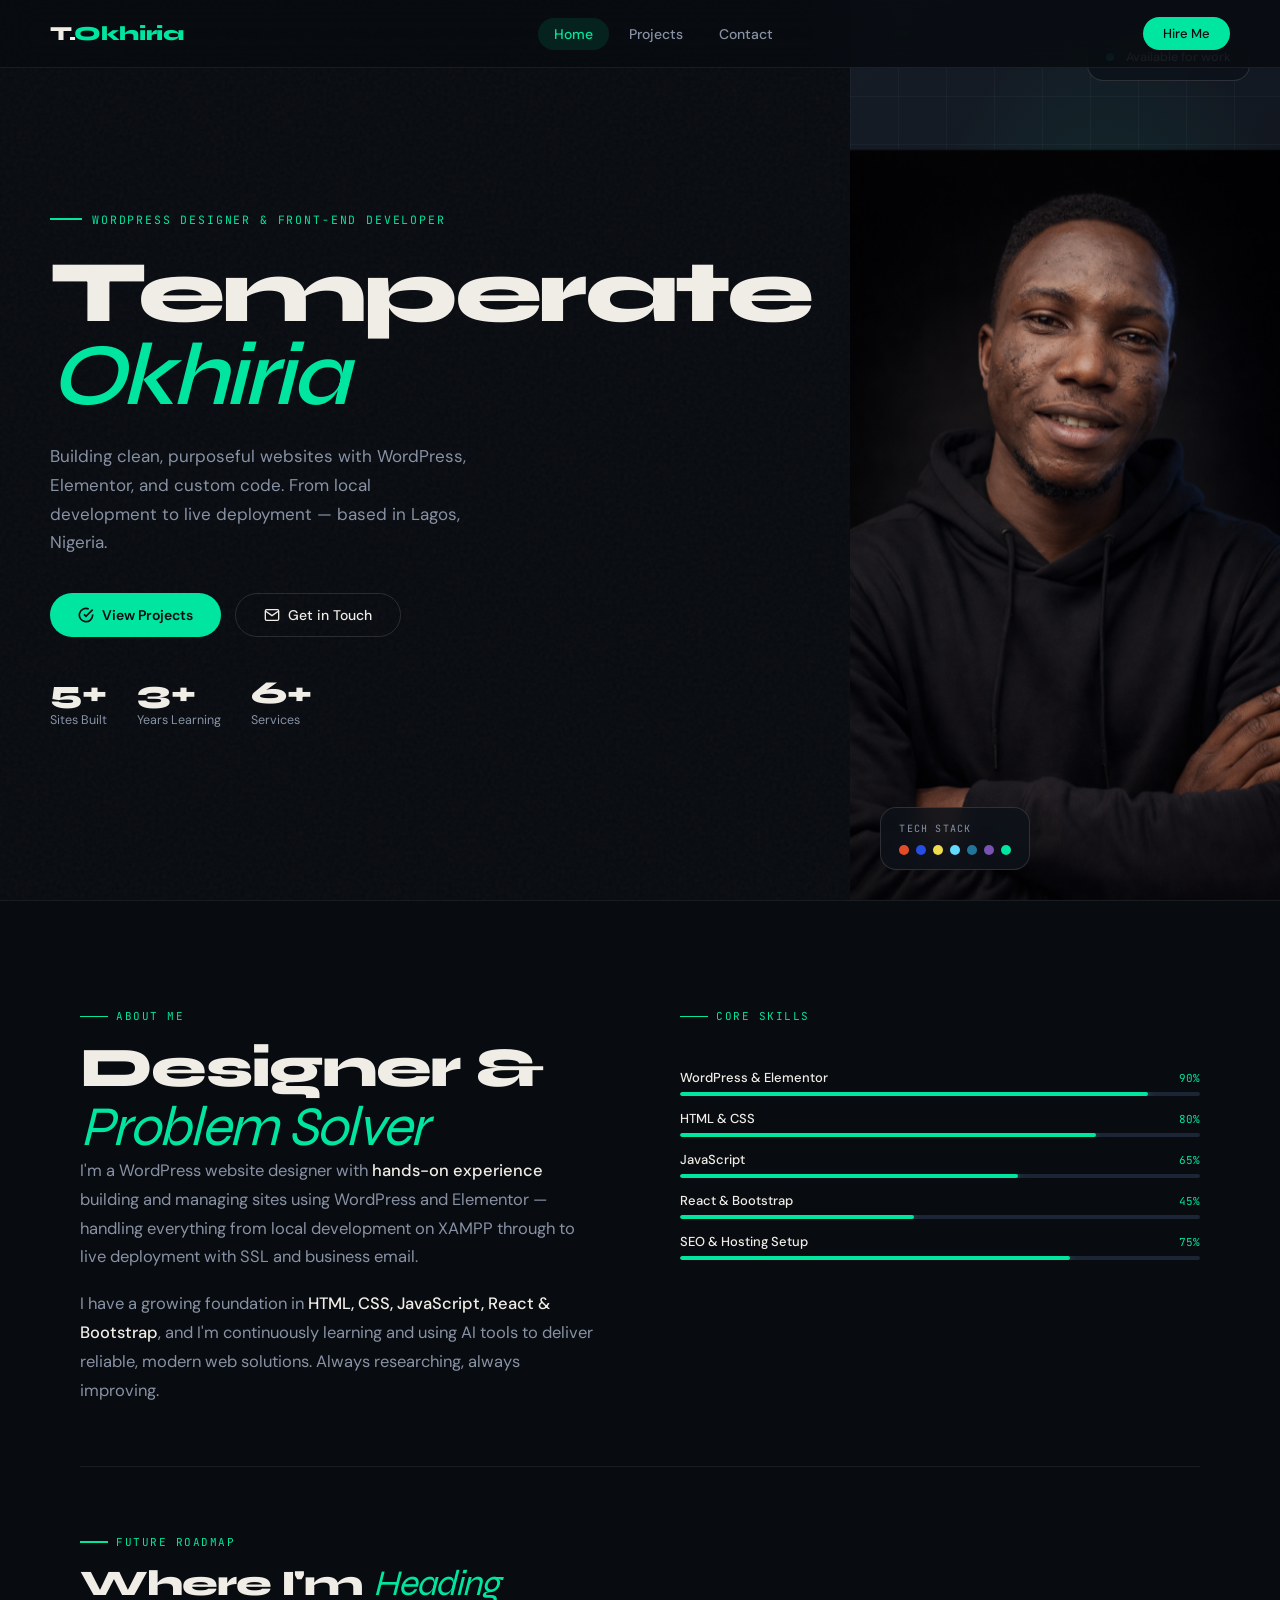
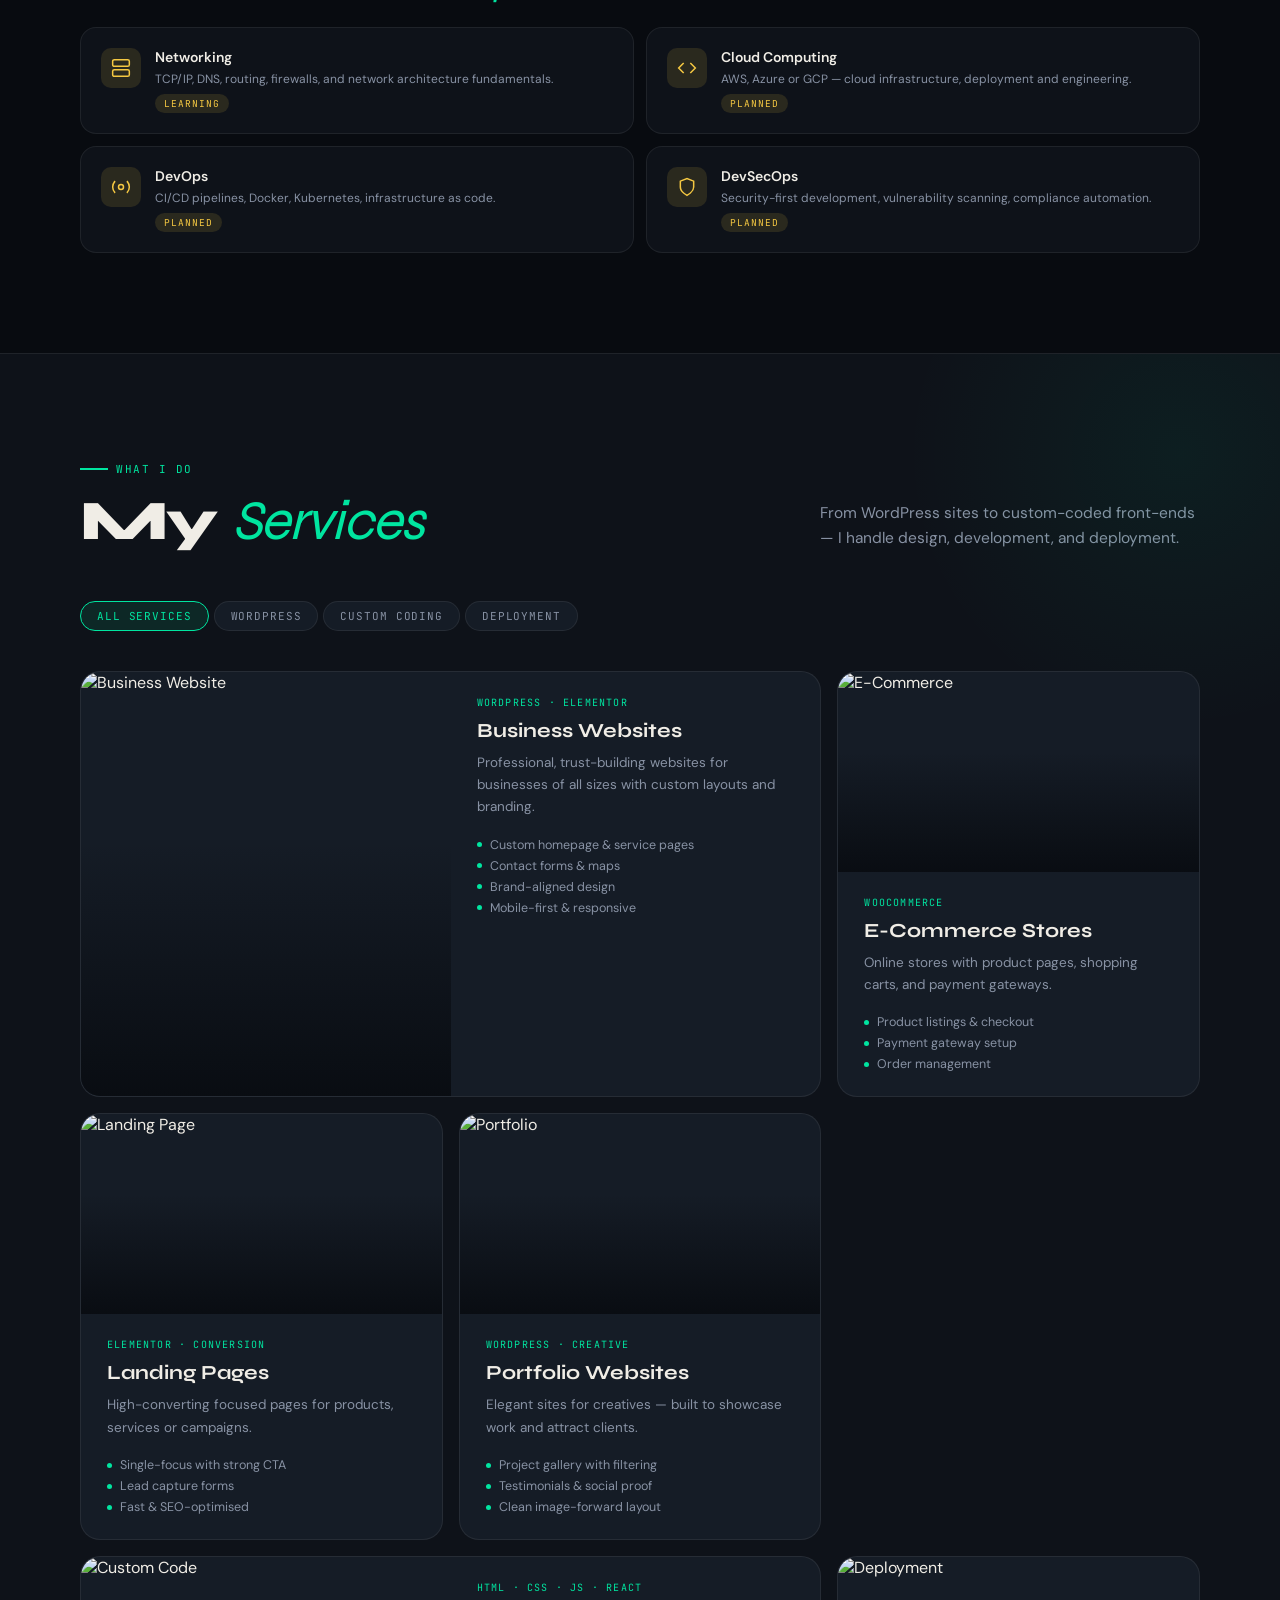
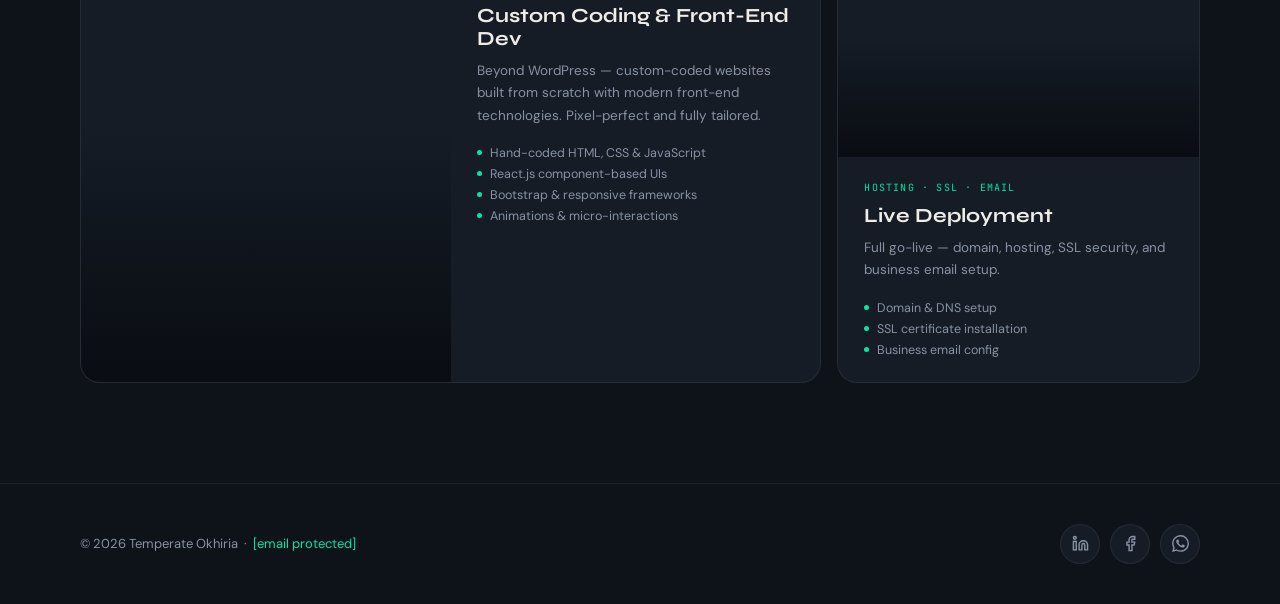
==== index.html @ 09bcd52f "Add files via upload" ====
<!DOCTYPE html>
<html lang="en">
<head>
<meta charset="UTF-8">
<meta name="viewport" content="width=device-width, initial-scale=1.0">
<title>Temperate Okhiria — Web Designer & Developer</title>
<link rel="preconnect" href="https://fonts.googleapis.com">
<link rel="preconnect" href="https://fonts.gstatic.com" crossorigin>
<link href="https://fonts.googleapis.com/css2?family=Syne:wght@400;500;600;700;800&family=DM+Sans:ital,wght@0,300;0,400;0,500;1,300&family=JetBrains+Mono:wght@400;500&display=swap" rel="stylesheet">
<link rel="stylesheet" href="css/style.css">

</head>
<body>

<div id="cursor"></div>
<div id="cursor-ring"></div>

<nav id="mainNav">
  <div class="nav-logo" onclick="showPage('home')">T.<span>Okhiria</span></div>
  <div class="nav-links">
    <button class="nav-btn active" onclick="showPage('home')" data-page="home">Home</button>
    <button class="nav-btn" onclick="showPage('projects')" data-page="projects">Projects</button>
    <button class="nav-btn" onclick="showPage('contact')" data-page="contact">Contact</button>
  </div>
  <button class="nav-cta" onclick="showPage('contact')">Hire Me</button>
  <button class="nav-hamburger" id="hamburger" aria-label="Menu">
    <span></span><span></span><span></span>
  </button>
</nav>

<!-- MOBILE NAV DRAWER -->
<div class="mobile-nav" id="mobileNav">
  <button class="mobile-nav-btn active" id="mnHome"    onclick="showPage('home');    closeMobileNav()">Home</button>
  <button class="mobile-nav-btn"        id="mnProjects" onclick="showPage('projects'); closeMobileNav()">Projects</button>
  <button class="mobile-nav-btn"        id="mnContact"  onclick="showPage('contact');  closeMobileNav()">Contact</button>
  <div class="mobile-nav-divider"></div>
  <button class="mobile-nav-cta" onclick="showPage('contact'); closeMobileNav()">Hire Me</button>
</div>

<div id="app">

<!-- ═══════════════════════════════════════
     HOME PAGE
════════════════════════════════════════ -->
<div id="home" class="page active">

  <!-- HERO -->
  <section class="hero">
    <div class="hero-left">
      <div class="hero-eyebrow">WordPress Designer &amp; Front-End Developer</div>
      <h1 class="hero-name">
        Temperate<br>
        <span class="line2">Okhiria</span>
      </h1>
      <p class="hero-desc">
        Building clean, purposeful websites with WordPress, Elementor, and custom code.
        From local development to live deployment — based in Lagos, Nigeria.
      </p>
      <div class="hero-actions">
        <button class="btn-primary" onclick="showPage('projects')">
          <svg width="16" height="16" viewBox="0 0 24 24" fill="none" stroke="currentColor" stroke-width="2.5"><path d="M22 11.08V12a10 10 0 1 1-5.93-9.14"/><polyline points="22 4 12 14.01 9 11.01"/></svg>
          View Projects
        </button>
        <button class="btn-outline" onclick="showPage('contact')">
          <svg width="16" height="16" viewBox="0 0 24 24" fill="none" stroke="currentColor" stroke-width="2"><path d="M4 4h16c1.1 0 2 .9 2 2v12c0 1.1-.9 2-2 2H4c-1.1 0-2-.9-2-2V6c0-1.1.9-2 2-2z"/><polyline points="22,6 12,13 2,6"/></svg>
          Get in Touch
        </button>
      </div>
      <div class="hero-stats">
        <div class="stat-item">
          <div class="stat-n">5<span>+</span></div>
          <div class="stat-l">Sites Built</div>
        </div>
        <div class="stat-item">
          <div class="stat-n">3<span>+</span></div>
          <div class="stat-l">Years Learning</div>
        </div>
        <div class="stat-item">
          <div class="stat-n">6<span>+</span></div>
          <div class="stat-l">Services</div>
        </div>
      </div>
    </div>

    <div class="hero-right">
      <div class="hero-photo-wrap">
        <img src="images/Temperate-img.png" width="500px">
      </div>
      <div class="hero-badge">
        <span class="badge-dot"></span>
        <span class="badge-text">Available for work</span>
      </div>
      <div class="hero-tech-card">
        <div class="tech-card-label">Tech Stack</div>
        <div class="tech-dots">
          <div class="tech-dot" style="background:#e34c26" title="HTML5"></div>
          <div class="tech-dot" style="background:#264de4" title="CSS3"></div>
          <div class="tech-dot" style="background:#f0db4f" title="JavaScript"></div>
          <div class="tech-dot" style="background:#61dafb" title="React"></div>
          <div class="tech-dot" style="background:#21759b" title="WordPress"></div>
          <div class="tech-dot" style="background:#7952b3" title="Bootstrap"></div>
          <div class="tech-dot" style="background:#00e5a0" title="Elementor"></div>
        </div>
      </div>
    </div>
  </section>

  <!-- ABOUT + SKILLS -->
  <section class="about-section">
    <div class="wrap">
      <div class="about-grid">
        <div>
          <div class="tag anim">About Me</div>
          <h2 class="section-title anim anim-d1">Designer &amp;<br><em>Problem Solver</em></h2>
          <div class="about-body anim anim-d2">
            <p>I'm a WordPress website designer with <strong>hands-on experience</strong> building and managing sites using WordPress and Elementor — handling everything from local development on XAMPP through to live deployment with SSL and business email.</p>
            <p>I have a growing foundation in <strong>HTML, CSS, JavaScript, React &amp; Bootstrap</strong>, and I'm continuously learning and using AI tools to deliver reliable, modern web solutions. Always researching, always improving.</p>
          </div>
        </div>

        <div>
          <div class="tag anim">Core Skills</div>
          <div class="skills-grid">
            <div class="skill-row anim anim-d1">
              <div class="skill-row-top"><span class="skill-name">WordPress &amp; Elementor</span><span class="skill-pct">90%</span></div>
              <div class="skill-bar"><div class="skill-fill" data-w="90"></div></div>
            </div>
            <div class="skill-row anim anim-d2">
              <div class="skill-row-top"><span class="skill-name">HTML &amp; CSS</span><span class="skill-pct">80%</span></div>
              <div class="skill-bar"><div class="skill-fill" data-w="80"></div></div>
            </div>
            <div class="skill-row anim anim-d3">
              <div class="skill-row-top"><span class="skill-name">JavaScript</span><span class="skill-pct">65%</span></div>
              <div class="skill-bar"><div class="skill-fill" data-w="65"></div></div>
            </div>
            <div class="skill-row anim anim-d4">
              <div class="skill-row-top"><span class="skill-name">React &amp; Bootstrap</span><span class="skill-pct">45%</span></div>
              <div class="skill-bar"><div class="skill-fill" data-w="45"></div></div>
            </div>
            <div class="skill-row anim anim-d5">
              <div class="skill-row-top"><span class="skill-name">SEO &amp; Hosting Setup</span><span class="skill-pct">75%</span></div>
              <div class="skill-bar"><div class="skill-fill" data-w="75"></div></div>
            </div>
          </div>
        </div>
      </div>

      <!-- FUTURE SKILLS -->
      <div class="future-section">
        <div class="tag anim">Future Roadmap</div>
        <h3 class="section-title anim anim-d1" style="font-size:3.6rem">Where I'm <em>Heading</em></h3>
        <div class="future-grid">
          <div class="future-card anim anim-d1">
            <div class="future-icon">
              <svg viewBox="0 0 24 24" fill="none" stroke="currentColor" stroke-width="1.8"><rect x="2" y="2" width="20" height="8" rx="2"/><rect x="2" y="14" width="20" height="8" rx="2"/><line x1="6" y1="6" x2="6.01" y2="6"/><line x1="6" y1="18" x2="6.01" y2="18"/></svg>
            </div>
            <div class="future-content">
              <div class="future-title">Networking</div>
              <div class="future-desc">TCP/IP, DNS, routing, firewalls, and network architecture fundamentals.</div>
              <span class="future-badge">Learning</span>
            </div>
          </div>
          <div class="future-card anim anim-d2">
            <div class="future-icon">
              <svg viewBox="0 0 24 24" fill="none" stroke="currentColor" stroke-width="1.8"><polyline points="16 18 22 12 16 6"/><polyline points="8 6 2 12 8 18"/></svg>
            </div>
            <div class="future-content">
              <div class="future-title">Cloud Computing</div>
              <div class="future-desc">AWS, Azure or GCP — cloud infrastructure, deployment and engineering.</div>
              <span class="future-badge">Planned</span>
            </div>
          </div>
          <div class="future-card anim anim-d3">
            <div class="future-icon">
              <svg viewBox="0 0 24 24" fill="none" stroke="currentColor" stroke-width="1.8"><circle cx="12" cy="12" r="3"/><path d="M19.07 4.93a10 10 0 0 1 0 14.14M4.93 4.93a10 10 0 0 0 0 14.14"/></svg>
            </div>
            <div class="future-content">
              <div class="future-title">DevOps</div>
              <div class="future-desc">CI/CD pipelines, Docker, Kubernetes, infrastructure as code.</div>
              <span class="future-badge">Planned</span>
            </div>
          </div>
          <div class="future-card anim anim-d4">
            <div class="future-icon">
              <svg viewBox="0 0 24 24" fill="none" stroke="currentColor" stroke-width="1.8"><path d="M12 22s8-4 8-10V5l-8-3-8 3v7c0 6 8 10 8 10z"/></svg>
            </div>
            <div class="future-content">
              <div class="future-title">DevSecOps</div>
              <div class="future-desc">Security-first development, vulnerability scanning, compliance automation.</div>
              <span class="future-badge">Planned</span>
            </div>
          </div>
        </div>
      </div>

    </div>
  </section>

  <!-- SERVICES -->
  <section class="services-section">
    <div class="wrap">
      <div class="services-intro">
        <div>
          <div class="tag anim">What I Do</div>
          <h2 class="section-title anim anim-d1">My <em>Services</em></h2>
        </div>
        <p class="services-intro-right anim">
          From WordPress sites to custom-coded front-ends — I handle design, development, and deployment.
        </p>
      </div>

      <div class="svc-tabs">
        <span class="svc-tab active" data-filter="all">All Services</span>
        <span class="svc-tab" data-filter="wordpress">WordPress</span>
        <span class="svc-tab" data-filter="coding">Custom Coding</span>
        <span class="svc-tab" data-filter="deployment">Deployment</span>
      </div>

      <div class="svc-grid">

        <!-- Featured: Business Websites -->
        <div class="svc-card featured" data-cat="wordpress">
          <div class="svc-img-wrap">
            <img src="https://images.unsplash.com/photo-1467232004584-a241de8bcf5d?w=700&q=75" class="svc-img" alt="Business Website" loading="lazy">
            <div class="svc-img-overlay"></div>
          </div>
          <div class="svc-body">
            <div class="svc-cat">WordPress · Elementor</div>
            <h3 class="svc-title">Business Websites</h3>
            <p class="svc-desc">Professional, trust-building websites for businesses of all sizes with custom layouts and branding.</p>
            <ul class="svc-features">
              <li>Custom homepage &amp; service pages</li>
              <li>Contact forms &amp; maps</li>
              <li>Brand-aligned design</li>
              <li>Mobile-first &amp; responsive</li>
            </ul>
          </div>
        </div>

        <!-- E-Commerce -->
        <div class="svc-card" data-cat="wordpress">
          <div class="svc-img-wrap">
            <img src="https://images.unsplash.com/photo-1556742049-0cfed4f6a45d?w=600&q=75" class="svc-img" alt="E-Commerce" loading="lazy">
            <div class="svc-img-overlay"></div>
          </div>
          <div class="svc-body">
            <div class="svc-cat">WooCommerce</div>
            <h3 class="svc-title">E-Commerce Stores</h3>
            <p class="svc-desc">Online stores with product pages, shopping carts, and payment gateways.</p>
            <ul class="svc-features">
              <li>Product listings &amp; checkout</li>
              <li>Payment gateway setup</li>
              <li>Order management</li>
            </ul>
          </div>
        </div>

        <!-- Landing Pages -->
        <div class="svc-card" data-cat="wordpress">
          <div class="svc-img-wrap">
            <img src="https://images.unsplash.com/photo-1600132806370-bf17e65e942f?w=600&q=75" class="svc-img" alt="Landing Page" loading="lazy">
            <div class="svc-img-overlay"></div>
          </div>
          <div class="svc-body">
            <div class="svc-cat">Elementor · Conversion</div>
            <h3 class="svc-title">Landing Pages</h3>
            <p class="svc-desc">High-converting focused pages for products, services or campaigns.</p>
            <ul class="svc-features">
              <li>Single-focus with strong CTA</li>
              <li>Lead capture forms</li>
              <li>Fast &amp; SEO-optimised</li>
            </ul>
          </div>
        </div>

        <!-- Portfolio Sites -->
        <div class="svc-card" data-cat="wordpress">
          <div class="svc-img-wrap">
            <img src="https://images.unsplash.com/photo-1545665225-b23b99e4d45e?w=600&q=75" class="svc-img" alt="Portfolio" loading="lazy">
            <div class="svc-img-overlay"></div>
          </div>
          <div class="svc-body">
            <div class="svc-cat">WordPress · Creative</div>
            <h3 class="svc-title">Portfolio Websites</h3>
            <p class="svc-desc">Elegant sites for creatives — built to showcase work and attract clients.</p>
            <ul class="svc-features">
              <li>Project gallery with filtering</li>
              <li>Testimonials &amp; social proof</li>
              <li>Clean image-forward layout</li>
            </ul>
          </div>
        </div>

        <!-- Custom Coding -->
        <div class="svc-card featured" data-cat="coding">
          <div class="svc-img-wrap">
            <img src="https://images.unsplash.com/photo-1555066931-4365d14bab8c?w=700&q=75" class="svc-img" alt="Custom Code" loading="lazy">
            <div class="svc-img-overlay"></div>
          </div>
          <div class="svc-body">
            <div class="svc-cat">HTML · CSS · JS · React</div>
            <h3 class="svc-title">Custom Coding &amp; Front-End Dev</h3>
            <p class="svc-desc">Beyond WordPress — custom-coded websites built from scratch with modern front-end technologies. Pixel-perfect and fully tailored.</p>
            <ul class="svc-features">
              <li>Hand-coded HTML, CSS &amp; JavaScript</li>
              <li>React.js component-based UIs</li>
              <li>Bootstrap &amp; responsive frameworks</li>
              <li>Animations &amp; micro-interactions</li>
            </ul>
          </div>
        </div>

        <!-- Deployment -->
        <div class="svc-card" data-cat="deployment">
          <div class="svc-img-wrap">
            <img src="https://images.unsplash.com/photo-1558494949-ef010cbdcc31?w=600&q=75" class="svc-img" alt="Deployment" loading="lazy">
            <div class="svc-img-overlay"></div>
          </div>
          <div class="svc-body">
            <div class="svc-cat">Hosting · SSL · Email</div>
            <h3 class="svc-title">Live Deployment</h3>
            <p class="svc-desc">Full go-live — domain, hosting, SSL security, and business email setup.</p>
            <ul class="svc-features">
              <li>Domain &amp; DNS setup</li>
              <li>SSL certificate installation</li>
              <li>Business email config</li>
            </ul>
          </div>
        </div>

      </div>
    </div>
  </section>

  <!-- FOOTER inside home -->
  <footer>
    <div class="wrap">
      <div class="footer-inner">
        <p class="footer-copy">© 2026 Temperate Okhiria &nbsp;·&nbsp; <a href="/cdn-cgi/l/email-protection#cea1baaba3beabbcafbaab8ea9a3afa7a2e0ada1a3"><span class="__cf_email__" data-cfemail="d6b9a2b3bba6b3a4b7a2b396b1bbb7bfbaf8b5b9bb">[email&#160;protected]</span></a></p>
        <div class="footer-socials">
          <a href="https://www.linkedin.com/in/temperate-okhiria-bb332926b/" target="_blank" class="social-btn" aria-label="LinkedIn">
            <svg viewBox="0 0 24 24" fill="none" stroke="currentColor" stroke-width="2"><path d="M16 8a6 6 0 0 1 6 6v7h-4v-7a2 2 0 0 0-4 0v7h-4v-7a6 6 0 0 1 6-6z"/><rect x="2" y="9" width="4" height="12"/><circle cx="4" cy="4" r="2"/></svg>
          </a>
          <a href="https://m.me/61584522664198" target="_blank" class="social-btn" aria-label="Facebook">
            <svg viewBox="0 0 24 24" fill="none" stroke="currentColor" stroke-width="2"><path d="M18 2h-3a5 5 0 0 0-5 5v3H7v4h3v8h4v-8h3l1-4h-4V7a1 1 0 0 1 1-1h3z"/></svg>
          </a>
          <a href="https://wa.me/2347077905197" target="_blank" class="social-btn" aria-label="WhatsApp">
            <svg viewBox="0 0 24 24" fill="currentColor"><path d="M17.472 14.382c-.297-.149-1.758-.867-2.03-.967-.273-.099-.471-.148-.67.15-.197.297-.767.966-.94 1.164-.173.199-.347.223-.644.075-.297-.15-1.255-.463-2.39-1.475-.883-.788-1.48-1.761-1.653-2.059-.173-.297-.018-.458.13-.606.134-.133.298-.347.446-.52.149-.174.198-.298.298-.497.099-.198.05-.371-.025-.52-.075-.149-.669-1.612-.916-2.207-.242-.579-.487-.5-.669-.51-.173-.008-.371-.01-.57-.01-.198 0-.52.074-.792.372-.272.297-1.04 1.016-1.04 2.479 0 1.462 1.065 2.875 1.213 3.074.149.198 2.096 3.2 5.077 4.487.709.306 1.262.489 1.694.625.712.227 1.36.195 1.871.118.571-.085 1.758-.719 2.006-1.413.248-.694.248-1.289.173-1.413-.074-.124-.272-.198-.57-.347m-5.421 7.403h-.004a9.87 9.87 0 0 1-5.031-1.378l-.361-.214-3.741.982.998-3.648-.235-.374a9.86 9.86 0 0 1-1.51-5.26c.001-5.45 4.436-9.884 9.888-9.884 2.64 0 5.122 1.03 6.988 2.898a9.825 9.825 0 0 1 2.893 6.994c-.003 5.45-4.437 9.884-9.885 9.884m8.413-18.297A11.815 11.815 0 0 0 12.05 0C5.495 0 .16 5.335.157 11.892c0 2.096.547 4.142 1.588 5.945L.057 24l6.305-1.654a11.882 11.882 0 0 0 5.683 1.448h.005c6.554 0 11.89-5.335 11.893-11.893a11.821 11.821 0 0 0-3.48-8.413Z"/></svg>
          </a>
        </div>
      </div>
    </div>
  </footer>

</div><!-- /home -->


<!-- ═══════════════════════════════════════
     PROJECTS PAGE
════════════════════════════════════════ -->
<div id="projects" class="page">
  <section class="projects-section pt-page">
    <div class="wrap">
      <div class="projects-header">
        <div>
          <div class="tag anim">My Work</div>
          <h2 class="section-title anim anim-d1">Projects &amp;<br><em>Case Studies</em></h2>
        </div>
        <p class="anim" style="font-size:1.55rem;color:var(--muted);max-width:380px;line-height:1.6">
          Real websites built for real clients. More projects added as they are completed.
        </p>
      </div>

      <div class="projects-grid">

        <!-- Project 1: Gardening Service Website -->
        <div class="project-card anim">
          <div class="project-img-wrap">
            <img src="images/HOME.jpeg" class="project-img" alt="Green Garden Services"
                 onerror="this.src='https://images.unsplash.com/photo-1416879595882-3373a0480b5b?w=600&q=75'"
                 loading="lazy">
            <div class="project-overlay">
              <div class="project-overlay-icon">
                <svg viewBox="0 0 24 24" fill="none" stroke="currentColor" stroke-width="2.5"><path d="M18 13v6a2 2 0 0 1-2 2H5a2 2 0 0 1-2-2V8a2 2 0 0 1 2-2h6"/><polyline points="15 3 21 3 21 9"/><line x1="10" y1="14" x2="21" y2="3"/></svg>
              </div>
            </div>
          </div>
          <div class="project-body">
            <div class="project-tags">
              <span class="project-tag">WordPress</span>
              <span class="project-tag">Elementor</span>
            </div>
            <h3 class="project-title">Green Garden Services</h3>
            <p class="project-desc">A full business website for a gardening &amp; landscaping service — built locally with XAMPP and deployed live with SSL and business email.</p>
            <div class="project-footer">
              <span class="project-year">2024</span>
              <a href="#" class="project-link" onclick="return false">
                View Case Study
                <svg viewBox="0 0 24 24" fill="none" stroke="currentColor" stroke-width="2.5"><line x1="5" y1="12" x2="19" y2="12"/><polyline points="12 5 19 12 12 19"/></svg>
              </a>
            </div>
          </div>
        </div>

        <!-- Coming Soon cards -->
        <div class="project-card coming-soon anim anim-d1">
          <div class="coming-soon-inner">
            <div class="coming-soon-icon">
              <svg viewBox="0 0 24 24" fill="none" stroke="currentColor" stroke-width="1.8"><circle cx="12" cy="12" r="10"/><line x1="12" y1="8" x2="12" y2="12"/><line x1="12" y1="16" x2="12.01" y2="16"/></svg>
            </div>
            <div class="coming-soon-title">Next Project</div>
            <div class="coming-soon-text">Currently in progress.<br>Check back soon.</div>
          </div>
        </div>

        <div class="project-card coming-soon anim anim-d2">
          <div class="coming-soon-inner">
            <div class="coming-soon-icon">
              <svg viewBox="0 0 24 24" fill="none" stroke="currentColor" stroke-width="1.8"><circle cx="12" cy="12" r="10"/><line x1="12" y1="8" x2="12" y2="12"/><line x1="12" y1="16" x2="12.01" y2="16"/></svg>
            </div>
            <div class="coming-soon-title">Coming Soon</div>
            <div class="coming-soon-text">More projects on the way<br>as clients are completed.</div>
          </div>
        </div>

      </div>
    </div>
  </section>
  <footer>
    <div class="wrap">
      <div class="footer-inner">
        <p class="footer-copy">© 2026 Temperate Okhiria &nbsp;·&nbsp; <a href="/cdn-cgi/l/email-protection#e58a918088958097849180a58288848c89cb868a88"><span class="__cf_email__" data-cfemail="4f203b2a223f2a3d2e3b2a0f28222e2623612c2022">[email&#160;protected]</span></a></p>
        <div class="footer-socials">
          <a href="https://www.linkedin.com/in/temperate-okhiria-bb332926b/" target="_blank" class="social-btn" aria-label="LinkedIn"><svg viewBox="0 0 24 24" fill="none" stroke="currentColor" stroke-width="2"><path d="M16 8a6 6 0 0 1 6 6v7h-4v-7a2 2 0 0 0-4 0v7h-4v-7a6 6 0 0 1 6-6z"/><rect x="2" y="9" width="4" height="12"/><circle cx="4" cy="4" r="2"/></svg></a>
          <a href="https://wa.me/2347077905197" target="_blank" class="social-btn" aria-label="WhatsApp"><svg viewBox="0 0 24 24" fill="currentColor"><path d="M17.472 14.382c-.297-.149-1.758-.867-2.03-.967-.273-.099-.471-.148-.67.15-.197.297-.767.966-.94 1.164-.173.199-.347.223-.644.075-.297-.15-1.255-.463-2.39-1.475-.883-.788-1.48-1.761-1.653-2.059-.173-.297-.018-.458.13-.606.134-.133.298-.347.446-.52.149-.174.198-.298.298-.497.099-.198.05-.371-.025-.52-.075-.149-.669-1.612-.916-2.207-.242-.579-.487-.5-.669-.51-.173-.008-.371-.01-.57-.01-.198 0-.52.074-.792.372-.272.297-1.04 1.016-1.04 2.479 0 1.462 1.065 2.875 1.213 3.074.149.198 2.096 3.2 5.077 4.487.709.306 1.262.489 1.694.625.712.227 1.36.195 1.871.118.571-.085 1.758-.719 2.006-1.413.248-.694.248-1.289.173-1.413-.074-.124-.272-.198-.57-.347m-5.421 7.403h-.004a9.87 9.87 0 0 1-5.031-1.378l-.361-.214-3.741.982.998-3.648-.235-.374a9.86 9.86 0 0 1-1.51-5.26c.001-5.45 4.436-9.884 9.888-9.884 2.64 0 5.122 1.03 6.988 2.898a9.825 9.825 0 0 1 2.893 6.994c-.003 5.45-4.437 9.884-9.885 9.884m8.413-18.297A11.815 11.815 0 0 0 12.05 0C5.495 0 .16 5.335.157 11.892c0 2.096.547 4.142 1.588 5.945L.057 24l6.305-1.654a11.882 11.882 0 0 0 5.683 1.448h.005c6.554 0 11.89-5.335 11.893-11.893a11.821 11.821 0 0 0-3.48-8.413Z"/></svg></a>
        </div>
      </div>
    </div>
  </footer>
</div><!-- /projects -->


<!-- ═══════════════════════════════════════
     CONTACT PAGE
════════════════════════════════════════ -->
<div id="contact" class="page">
  <section class="contact-section pt-page">
    <div class="wrap">
      <div class="tag anim">Let's Talk</div>
      <h2 class="section-title anim anim-d1" style="margin-bottom:5rem">Have a project<br><em>in mind?</em></h2>

      <div class="contact-grid">

        <div class="contact-info">
          <p class="contact-intro anim">
            I'm currently available for WordPress website design and front-end development projects. Whether it's a business site, e-commerce store, landing page or custom-coded project — let's build something great.
          </p>

          <div class="contact-methods">
            <a href="/cdn-cgi/l/email-protection#bdd2c9d8d0cdd8cfdcc9d8fddad0dcd4d193ded2d0" class="contact-method anim anim-d1">
              <div class="contact-method-icon">
                <svg viewBox="0 0 24 24" fill="none" stroke="currentColor" stroke-width="2"><path d="M4 4h16c1.1 0 2 .9 2 2v12c0 1.1-.9 2-2 2H4c-1.1 0-2-.9-2-2V6c0-1.1.9-2 2-2z"/><polyline points="22,6 12,13 2,6"/></svg>
              </div>
              <div>
                <div class="contact-method-label">Email</div>
                <div class="contact-method-value"><span class="__cf_email__" data-cfemail="157a617078657067746170557278747c793b767a78">[email&#160;protected]</span></div>
              </div>
            </a>
            <a href="https://wa.me/2347077905197" target="_blank" class="contact-method anim anim-d2">
              <div class="contact-method-icon">
                <svg viewBox="0 0 24 24" fill="currentColor"><path d="M17.472 14.382c-.297-.149-1.758-.867-2.03-.967-.273-.099-.471-.148-.67.15-.197.297-.767.966-.94 1.164-.173.199-.347.223-.644.075-.297-.15-1.255-.463-2.39-1.475-.883-.788-1.48-1.761-1.653-2.059-.173-.297-.018-.458.13-.606.134-.133.298-.347.446-.52.149-.174.198-.298.298-.497.099-.198.05-.371-.025-.52-.075-.149-.669-1.612-.916-2.207-.242-.579-.487-.5-.669-.51-.173-.008-.371-.01-.57-.01-.198 0-.52.074-.792.372-.272.297-1.04 1.016-1.04 2.479 0 1.462 1.065 2.875 1.213 3.074.149.198 2.096 3.2 5.077 4.487.709.306 1.262.489 1.694.625.712.227 1.36.195 1.871.118.571-.085 1.758-.719 2.006-1.413.248-.694.248-1.289.173-1.413-.074-.124-.272-.198-.57-.347m-5.421 7.403h-.004a9.87 9.87 0 0 1-5.031-1.378l-.361-.214-3.741.982.998-3.648-.235-.374a9.86 9.86 0 0 1-1.51-5.26c.001-5.45 4.436-9.884 9.888-9.884 2.64 0 5.122 1.03 6.988 2.898a9.825 9.825 0 0 1 2.893 6.994c-.003 5.45-4.437 9.884-9.885 9.884m8.413-18.297A11.815 11.815 0 0 0 12.05 0C5.495 0 .16 5.335.157 11.892c0 2.096.547 4.142 1.588 5.945L.057 24l6.305-1.654a11.882 11.882 0 0 0 5.683 1.448h.005c6.554 0 11.89-5.335 11.893-11.893a11.821 11.821 0 0 0-3.48-8.413Z"/></svg>
              </div>
              <div>
                <div class="contact-method-label">WhatsApp</div>
                <div class="contact-method-value">+234 707 790 5197</div>
              </div>
            </a>
            <a href="https://www.linkedin.com/in/temperate-okhiria-bb332926b/" target="_blank" class="contact-method anim anim-d3">
              <div class="contact-method-icon">
                <svg viewBox="0 0 24 24" fill="none" stroke="currentColor" stroke-width="2"><path d="M16 8a6 6 0 0 1 6 6v7h-4v-7a2 2 0 0 0-4 0v7h-4v-7a6 6 0 0 1 6-6z"/><rect x="2" y="9" width="4" height="12"/><circle cx="4" cy="4" r="2"/></svg>
              </div>
              <div>
                <div class="contact-method-label">LinkedIn</div>
                <div class="contact-method-value">Temperate Okhiria</div>
              </div>
            </a>
            <a href="https://m.me/61584522664198" target="_blank" class="contact-method anim anim-d4">
              <div class="contact-method-icon">
                <svg viewBox="0 0 24 24" fill="none" stroke="currentColor" stroke-width="2"><path d="M18 2h-3a5 5 0 0 0-5 5v3H7v4h3v8h4v-8h3l1-4h-4V7a1 1 0 0 1 1-1h3z"/></svg>
              </div>
              <div>
                <div class="contact-method-label">Facebook Messenger</div>
                <div class="contact-method-value">Message on Facebook</div>
              </div>
            </a>
          </div>
        </div>

        <!-- Contact Form -->
        <div class="contact-form anim anim-d2">
          <div id="formContent">
            <h3 class="form-title">Send a Message</h3>
            <div class="form-row">
              <div class="form-group">
                <label class="form-label" for="fname">First Name</label>
                <input class="form-input" id="fname" type="text" placeholder="John" autocomplete="off">
              </div>
              <div class="form-group">
                <label class="form-label" for="lname">Last Name</label>
                <input class="form-input" id="lname" type="text" placeholder="Doe" autocomplete="off">
              </div>
            </div>
            <div class="form-group">
              <label class="form-label" for="femail">Email Address</label>
              <input class="form-input" id="femail" type="email" placeholder="john@example.com" autocomplete="off">
            </div>
            <div class="form-group">
              <label class="form-label" for="fservice">Service Needed</label>
              <input class="form-input" id="fservice" type="text" placeholder="e.g. Business Website, E-Commerce...">
            </div>
            <div class="form-group">
              <label class="form-label" for="fmsg">Message</label>
              <textarea class="form-textarea" id="fmsg" placeholder="Tell me about your project..."></textarea>
            </div>
            <button class="form-submit" id="submitBtn" onclick="handleFormSubmit()">
              <svg viewBox="0 0 24 24" fill="none" stroke="currentColor" stroke-width="2.5"><line x1="22" y1="2" x2="11" y2="13"/><polygon points="22 2 15 22 11 13 2 9 22 2"/></svg>
              Send Message
            </button>
          </div>
          <div class="form-success" id="formSuccess">
            <div class="form-success-icon">
              <svg viewBox="0 0 24 24" fill="none" stroke="currentColor" stroke-width="2.5"><polyline points="20 6 9 17 4 12"/></svg>
            </div>
            <h3>Message Sent!</h3>
            <p>Thanks for reaching out. I'll get back to you within 24 hours.</p>
          </div>
        </div>

      </div>
    </div>
  </section>
  <footer>
    <div class="wrap">
      <div class="footer-inner">
        <p class="footer-copy">© 2026 Temperate Okhiria &nbsp;·&nbsp; <a href="/cdn-cgi/l/email-protection#137c67767e63766172677653747e727a7f3d707c7e"><span class="__cf_email__" data-cfemail="e78893828a978295869382a7808a868e8bc984888a">[email&#160;protected]</span></a></p>
        <div class="footer-socials">
          <a href="https://www.linkedin.com/in/temperate-okhiria-bb332926b/" target="_blank" class="social-btn" aria-label="LinkedIn"><svg viewBox="0 0 24 24" fill="none" stroke="currentColor" stroke-width="2"><path d="M16 8a6 6 0 0 1 6 6v7h-4v-7a2 2 0 0 0-4 0v7h-4v-7a6 6 0 0 1 6-6z"/><rect x="2" y="9" width="4" height="12"/><circle cx="4" cy="4" r="2"/></svg></a>
          <a href="https://wa.me/2347077905197" target="_blank" class="social-btn" aria-label="WhatsApp"><svg viewBox="0 0 24 24" fill="currentColor"><path d="M17.472 14.382c-.297-.149-1.758-.867-2.03-.967-.273-.099-.471-.148-.67.15-.197.297-.767.966-.94 1.164-.173.199-.347.223-.644.075-.297-.15-1.255-.463-2.39-1.475-.883-.788-1.48-1.761-1.653-2.059-.173-.297-.018-.458.13-.606.134-.133.298-.347.446-.52.149-.174.198-.298.298-.497.099-.198.05-.371-.025-.52-.075-.149-.669-1.612-.916-2.207-.242-.579-.487-.5-.669-.51-.173-.008-.371-.01-.57-.01-.198 0-.52.074-.792.372-.272.297-1.04 1.016-1.04 2.479 0 1.462 1.065 2.875 1.213 3.074.149.198 2.096 3.2 5.077 4.487.709.306 1.262.489 1.694.625.712.227 1.36.195 1.871.118.571-.085 1.758-.719 2.006-1.413.248-.694.248-1.289.173-1.413-.074-.124-.272-.198-.57-.347m-5.421 7.403h-.004a9.87 9.87 0 0 1-5.031-1.378l-.361-.214-3.741.982.998-3.648-.235-.374a9.86 9.86 0 0 1-1.51-5.26c.001-5.45 4.436-9.884 9.888-9.884 2.64 0 5.122 1.03 6.988 2.898a9.825 9.825 0 0 1 2.893 6.994c-.003 5.45-4.437 9.884-9.885 9.884m8.413-18.297A11.815 11.815 0 0 0 12.05 0C5.495 0 .16 5.335.157 11.892c0 2.096.547 4.142 1.588 5.945L.057 24l6.305-1.654a11.882 11.882 0 0 0 5.683 1.448h.005c6.554 0 11.89-5.335 11.893-11.893a11.821 11.821 0 0 0-3.48-8.413Z"/></svg></a>
        </div>
      </div>
    </div>
  </footer>
</div><!-- /contact -->

</div><!-- /app -->

<script src="js/main.js"></script>
</body>
</html>
---- css/style.css ----
/* ============================================================
   style.css — Temperate Okhiria Portfolio
   Stylesheet for all pages: Home, Projects, Contact
   ============================================================ */

/* ══════════════════════════════════════════
   TOKENS
══════════════════════════════════════════ */
:root {
  --bg:       #080b10;
  --bg2:      #0e1219;
  --bg3:      #151c26;
  --bg4:      #1c2535;
  --green:    #00e5a0;
  --green2:   #00b37a;
  --green-dim: rgba(0,229,160,.1);
  --green-glow: rgba(0,229,160,.18);
  --gold:     #f5c842;
  --gold-dim: rgba(245,200,66,.12);
  --white:    #f0ede6;
  --muted:    #8892a4;
  --faint:    #3a4455;
  --border:   rgba(255,255,255,.07);
  --border2:  rgba(255,255,255,.13);

  --ff-head: 'Syne', sans-serif;
  --ff-body: 'DM Sans', sans-serif;
  --ff-mono: 'JetBrains Mono', monospace;

  --ease-out:  cubic-bezier(.16,1,.3,1);
  --ease-back: cubic-bezier(.34,1.56,.64,1);
}

*, *::before, *::after { box-sizing: border-box; margin: 0; padding: 0; }
html { font-size: 62.5%; scroll-behavior: smooth; }
body {
  font-family: var(--ff-body);
  font-size: 1.6rem;
  background: var(--bg);
  color: var(--white);
  min-height: 100vh;
  overflow-x: hidden;
}

/* ══ NOISE OVERLAY ══ */
body::before {
  content: '';
  position: fixed; inset: 0; z-index: 0;
  background-image: url("data:image/svg+xml,%3Csvg viewBox='0 0 256 256' xmlns='http://www.w3.org/2000/svg'%3E%3Cfilter id='noise'%3E%3CfeTurbulence type='fractalNoise' baseFrequency='0.9' numOctaves='4' stitchTiles='stitch'/%3E%3C/filter%3E%3Crect width='100%25' height='100%25' filter='url(%23noise)' opacity='0.04'/%3E%3C/svg%3E");
  pointer-events: none;
}

/* ══ CURSOR DOT ══ */
#cursor {
  position: fixed; width: 8px; height: 8px;
  background: var(--green); border-radius: 50%;
  pointer-events: none; z-index: 9999;
  transform: translate(-50%,-50%);
  transition: transform .1s, width .25s var(--ease-back), height .25s var(--ease-back), opacity .2s;
  mix-blend-mode: screen;
}
#cursor-ring {
  position: fixed; width: 36px; height: 36px;
  border: 1.5px solid rgba(0,229,160,.4);
  border-radius: 50%; pointer-events: none; z-index: 9998;
  transform: translate(-50%,-50%);
  transition: transform .18s var(--ease-out), width .3s var(--ease-back), height .3s var(--ease-back), opacity .3s;
}
body:not(:hover) #cursor,
body:not(:hover) #cursor-ring { opacity: 0; }

/* ══ APP WRAPPER ══ */
#app { position: relative; z-index: 1; }
.page { display: none; }
.page.active { display: block; }

/* ══════════════════════════════════════════
   NAV
══════════════════════════════════════════ */
nav {
  position: fixed; top: 0; left: 0; right: 0; z-index: 500;
  height: 68px;
  display: flex; align-items: center; justify-content: space-between;
  padding: 0 5rem;
  background: rgba(8,11,16,.82);
  backdrop-filter: blur(20px);
  -webkit-backdrop-filter: blur(20px);
  border-bottom: 1px solid var(--border);
  transition: box-shadow .3s;
}
nav.scrolled { box-shadow: 0 4px 40px rgba(0,0,0,.6); }

.nav-logo {
  font-family: var(--ff-head);
  font-size: 2rem; font-weight: 800;
  color: var(--white); cursor: pointer;
  letter-spacing: -.02em;
}
.nav-logo span { color: var(--green); }

.nav-links { display: flex; align-items: center; gap: .4rem; }
.nav-btn {
  background: none; border: none; cursor: pointer;
  font-family: var(--ff-body); font-size: 1.4rem;
  font-weight: 500; color: var(--muted);
  padding: .7rem 1.6rem; border-radius: 50px;
  transition: color .2s, background .2s;
  position: relative;
}
.nav-btn:hover { color: var(--white); }
.nav-btn.active {
  color: var(--green);
  background: var(--green-dim);
}

.nav-cta {
  font-family: var(--ff-body); font-size: 1.3rem; font-weight: 500;
  background: var(--green); color: var(--bg);
  border: none; cursor: pointer;
  padding: .8rem 2rem; border-radius: 50px;
  transition: transform .2s var(--ease-back), box-shadow .2s;
}
.nav-cta:hover {
  transform: scale(1.04);
  box-shadow: 0 0 24px rgba(0,229,160,.4);
}

/* hamburger */
.nav-hamburger {
  display: none; flex-direction: column; gap: 5px;
  background: none; border: none; cursor: pointer; padding: 4px;
}
.nav-hamburger span {
  display: block; width: 24px; height: 2px;
  background: var(--white); border-radius: 2px;
  transition: transform .3s, opacity .3s;
}

/* ══════════════════════════════════════════
   SHARED UTILITIES
══════════════════════════════════════════ */
.wrap { max-width: 1200px; margin: 0 auto; padding: 0 4rem; }
.pt-page { padding-top: 68px; }

.tag {
  display: inline-flex; align-items: center; gap: .8rem;
  font-family: var(--ff-mono); font-size: 1.1rem;
  letter-spacing: .14em; text-transform: uppercase;
  color: var(--green); margin-bottom: 1.6rem;
}
.tag::before {
  content: ''; width: 28px; height: 1.5px;
  background: var(--green); display: block;
}

.section-title {
  font-family: var(--ff-head);
  font-size: clamp(3.6rem, 5vw, 5.6rem);
  font-weight: 800; line-height: 1.05;
  letter-spacing: -.03em; color: var(--white);
}
.section-title em {
  font-style: italic; font-weight: 400;
  color: var(--green);
}

.btn-primary {
  display: inline-flex; align-items: center; gap: .8rem;
  background: var(--green); color: var(--bg);
  font-family: var(--ff-body); font-size: 1.4rem; font-weight: 600;
  padding: 1.2rem 2.8rem; border-radius: 50px;
  border: none; cursor: pointer; text-decoration: none;
  transition: transform .25s var(--ease-back), box-shadow .25s;
}
.btn-primary:hover {
  transform: translateY(-2px) scale(1.03);
  box-shadow: 0 8px 32px rgba(0,229,160,.35);
}

.btn-outline {
  display: inline-flex; align-items: center; gap: .8rem;
  background: transparent; color: var(--white);
  font-family: var(--ff-body); font-size: 1.4rem; font-weight: 500;
  padding: 1.2rem 2.8rem; border-radius: 50px;
  border: 1.5px solid var(--border2); cursor: pointer; text-decoration: none;
  transition: border-color .2s, color .2s, transform .25s var(--ease-back);
}
.btn-outline:hover {
  border-color: var(--green);
  color: var(--green);
  transform: translateY(-2px);
}

/* ── Animate in ── */
.anim {
  opacity: 0;
  transform: translateY(30px);
  transition: opacity .7s var(--ease-out), transform .7s var(--ease-out);
}
.anim.in { opacity: 1; transform: none; }
.anim-d1 { transition-delay: .1s; }
.anim-d2 { transition-delay: .2s; }
.anim-d3 { transition-delay: .3s; }
.anim-d4 { transition-delay: .4s; }
.anim-d5 { transition-delay: .5s; }

/* ══════════════════════════════════════════
   HOME PAGE
══════════════════════════════════════════ */

/* ── HERO ── */
.hero {
  min-height: 100vh;
  display: grid; grid-template-columns: 1fr 1fr;
  overflow: hidden;
}

.hero-left {
  display: flex; flex-direction: column; justify-content: center;
  padding: 10rem 4rem 6rem 5rem;
  position: relative;
}

.hero-eyebrow {
  display: flex; align-items: center; gap: 1rem;
  font-family: var(--ff-mono); font-size: 1.15rem;
  letter-spacing: .16em; text-transform: uppercase;
  color: var(--green); margin-bottom: 2.4rem;
  animation: fadeSlideUp .8s var(--ease-out) .2s both;
}
.hero-eyebrow::before {
  content: ''; width: 32px; height: 1.5px; background: var(--green);
}

.hero-name {
  font-family: var(--ff-head);
  font-size: clamp(5rem, 7vw, 8.8rem);
  font-weight: 800; line-height: .95;
  letter-spacing: -.04em; color: var(--white);
  margin-bottom: 2.4rem;
  animation: fadeSlideUp .8s var(--ease-out) .35s both;
}
.hero-name .line2 {
  color: var(--green);
  font-style: italic; font-weight: 600;
  display: block;
}

.hero-desc {
  font-size: 1.7rem; line-height: 1.7; color: var(--muted);
  max-width: 420px; margin-bottom: 3.6rem;
  animation: fadeSlideUp .8s var(--ease-out) .5s both;
}

.hero-actions {
  display: flex; gap: 1.4rem; flex-wrap: wrap;
  margin-bottom: 4rem;
  animation: fadeSlideUp .8s var(--ease-out) .65s both;
}

.hero-stats {
  display: flex; gap: 3rem;
  animation: fadeSlideUp .8s var(--ease-out) .8s both;
}
.stat-item { }
.stat-n {
  font-family: var(--ff-head);
  font-size: 3.2rem; font-weight: 800;
  color: var(--white); line-height: 1;
}
.stat-n span { color: var(--green); }
.stat-l {
  font-size: 1.25rem; color: var(--muted); margin-top: .3rem;
}

/* right panel */
.hero-right {
  position: relative; overflow: hidden;
  background: linear-gradient(135deg, var(--bg3) 0%, var(--bg2) 100%);
}
.hero-right::before {
  content: '';
  position: absolute; inset: 0;
  background:
    radial-gradient(ellipse 70% 60% at 60% 40%, rgba(0,229,160,.12) 0%, transparent 65%),
    radial-gradient(ellipse 50% 50% at 20% 80%, rgba(245,200,66,.06) 0%, transparent 55%);
}

/* grid lines on hero right */
.hero-right::after {
  content: '';
  position: absolute; inset: 0;
  background-image:
    linear-gradient(rgba(255,255,255,.03) 1px, transparent 1px),
    linear-gradient(90deg, rgba(255,255,255,.03) 1px, transparent 1px);
  background-size: 48px 48px;
}

.hero-photo-wrap {
  position: absolute; inset: 0;
  display: flex; align-items: flex-end; justify-content: center;
  padding-bottom: 0;
  z-index: 1;
  animation: fadeIn 1.2s var(--ease-out) .4s both;
}
.hero-photo {
  width: 80%; max-width: 400px;
  height: 100%; object-fit: cover;
  object-position: top center;
  display: block;
  filter: contrast(1.05) saturate(.95);
  mask-image: linear-gradient(to top, transparent 0%, black 14%);
  -webkit-mask-image: linear-gradient(to top, transparent 0%, black 14%);
}


/* floating badge */
.hero-badge {
  position: absolute; top: 3rem; right: 3rem; z-index: 2;
  background: rgba(14,18,25,.85);
  border: 1px solid var(--border2);
  backdrop-filter: blur(12px);
  border-radius: 16px; padding: 1.4rem 1.8rem;
  animation: fadeIn 1s var(--ease-out) 1s both;
}
.badge-dot {
  width: 8px; height: 8px; border-radius: 50%;
  background: var(--green);
  display: inline-block; margin-right: .8rem;
  animation: pulse 2s ease-in-out infinite;
}
.badge-text {
  font-size: 1.25rem; font-weight: 500; color: var(--white);
}

/* floating tech card */
.hero-tech-card {
  position: absolute; bottom: 3rem; left: 3rem; z-index: 2;
  background: rgba(14,18,25,.85);
  border: 1px solid var(--border2);
  backdrop-filter: blur(12px);
  border-radius: 16px; padding: 1.4rem 1.8rem;
  animation: fadeIn 1s var(--ease-out) 1.2s both;
}
.tech-card-label {
  font-family: var(--ff-mono); font-size: 1rem;
  letter-spacing: .12em; text-transform: uppercase;
  color: var(--muted); margin-bottom: 1rem;
}
.tech-dots {
  display: flex; gap: .7rem; flex-wrap: wrap;
}
.tech-dot {
  width: 10px; height: 10px; border-radius: 50%;
  transition: transform .2s;
}
.tech-dot:hover { transform: scale(1.5); }

/* ── ABOUT ── */
.about-section {
  padding: 10rem 0;
  border-top: 1px solid var(--border);
  background: var(--bg);
}
.about-grid {
  display: grid; grid-template-columns: 1fr 1fr;
  gap: 8rem; align-items: start;
}
.about-body {
  display: flex; flex-direction: column; gap: 1.8rem;
  font-size: 1.65rem; line-height: 1.75; color: var(--muted);
}
.about-body strong { color: var(--white); font-weight: 500; }

.skills-grid {
  display: flex; flex-direction: column; gap: 1.4rem;
  margin-top: 3rem;
}
.skill-row {
  display: flex; flex-direction: column; gap: .6rem;
}
.skill-row-top {
  display: flex; justify-content: space-between; align-items: center;
}
.skill-name { font-size: 1.3rem; font-weight: 500; color: var(--white); }
.skill-pct  { font-family: var(--ff-mono); font-size: 1.1rem; color: var(--green); }
.skill-bar  {
  height: 4px; background: var(--bg4); border-radius: 4px;
  overflow: hidden;
}
.skill-fill {
  height: 100%; background: var(--green);
  border-radius: 4px; width: 0;
  transition: width 1.2s var(--ease-out);
  box-shadow: 0 0 8px rgba(0,229,160,.5);
}

/* future skills */
.future-section {
  margin-top: 6rem; padding-top: 6rem;
  border-top: 1px solid var(--border);
}
.future-grid {
  display: grid; grid-template-columns: repeat(2, 1fr);
  gap: 1.2rem; margin-top: 2.4rem;
}
.future-card {
  background: var(--bg2);
  border: 1px solid var(--border);
  border-radius: 16px; padding: 2rem;
  display: flex; align-items: flex-start; gap: 1.4rem;
  transition: border-color .25s, transform .25s var(--ease-back);
  position: relative; overflow: hidden;
}
.future-card::before {
  content: '';
  position: absolute; top: 0; left: 0; right: 0; height: 2px;
  background: linear-gradient(90deg, var(--gold), transparent);
  opacity: 0; transition: opacity .25s;
}
.future-card:hover { border-color: rgba(245,200,66,.3); transform: translateY(-3px); }
.future-card:hover::before { opacity: 1; }
.future-icon {
  width: 40px; height: 40px; flex-shrink: 0;
  background: var(--gold-dim);
  border-radius: 10px; display: flex; align-items: center; justify-content: center;
}
.future-icon svg { width: 20px; height: 20px; color: var(--gold); }
.future-content {}
.future-title { font-size: 1.4rem; font-weight: 600; color: var(--white); margin-bottom: .4rem; }
.future-desc  { font-size: 1.2rem; color: var(--muted); line-height: 1.5; }
.future-badge {
  display: inline-block; margin-top: .6rem;
  font-family: var(--ff-mono); font-size: .95rem;
  letter-spacing: .1em; text-transform: uppercase;
  color: var(--gold); background: var(--gold-dim);
  border-radius: 50px; padding: .3rem .9rem;
}

/* ── SERVICES ── */
.services-section {
  padding: 10rem 0;
  border-top: 1px solid var(--border);
  background: var(--bg2);
  position: relative; overflow: hidden;
}
.services-section::before {
  content: '';
  position: absolute; top: -200px; right: -200px;
  width: 600px; height: 600px;
  background: radial-gradient(circle, rgba(0,229,160,.06) 0%, transparent 65%);
  pointer-events: none;
}

.services-intro {
  display: flex; justify-content: space-between;
  align-items: flex-end; margin-bottom: 5rem; gap: 2rem; flex-wrap: wrap;
}
.services-intro-right {
  font-size: 1.55rem; color: var(--muted); max-width: 380px; line-height: 1.6;
}

/* service tabs */
.svc-tabs {
  display: flex; gap: .5rem; flex-wrap: wrap; margin-bottom: 4rem;
}
.svc-tab {
  font-family: var(--ff-mono); font-size: 1.1rem;
  letter-spacing: .08em; text-transform: uppercase;
  background: var(--bg3); border: 1px solid var(--border);
  color: var(--muted); padding: .7rem 1.6rem; border-radius: 50px;
  cursor: pointer; transition: all .2s;
}
.svc-tab:hover { color: var(--white); border-color: var(--border2); }
.svc-tab.active {
  background: var(--green-dim); border-color: var(--green);
  color: var(--green);
}

/* service cards grid */
.svc-grid {
  display: grid; grid-template-columns: repeat(3, 1fr);
  gap: 1.6rem;
}

.svc-card {
  background: var(--bg3);
  border: 1px solid var(--border);
  border-radius: 20px; overflow: hidden;
  cursor: pointer;
  transition: transform .3s var(--ease-back), border-color .25s, box-shadow .3s;
  position: relative;
}
.svc-card:hover {
  transform: translateY(-6px);
  border-color: var(--green-glow);
  box-shadow: 0 16px 48px rgba(0,0,0,.4), 0 0 0 1px var(--green-glow);
}

.svc-img {
  width: 100%; height: 200px; object-fit: cover;
  display: block;
  transition: transform .5s var(--ease-out);
}
.svc-card:hover .svc-img { transform: scale(1.06); }

.svc-img-wrap { overflow: hidden; position: relative; }
.svc-img-overlay {
  position: absolute; inset: 0;
  background: linear-gradient(to bottom, transparent 40%, rgba(8,11,16,.9) 100%);
}

.svc-body { padding: 2.4rem 2.6rem; }

.svc-cat {
  font-family: var(--ff-mono); font-size: 1rem;
  letter-spacing: .12em; text-transform: uppercase;
  color: var(--green); margin-bottom: 1rem;
}
.svc-title {
  font-family: var(--ff-head); font-size: 2rem;
  font-weight: 700; color: var(--white); margin-bottom: 1rem;
  line-height: 1.15;
}
.svc-desc {
  font-size: 1.35rem; color: var(--muted); line-height: 1.65;
  margin-bottom: 1.8rem;
}
.svc-features {
  list-style: none; display: flex; flex-direction: column; gap: .5rem;
}
.svc-features li {
  font-size: 1.25rem; color: var(--muted);
  display: flex; align-items: center; gap: .8rem;
}
.svc-features li::before {
  content: ''; width: 5px; height: 5px;
  border-radius: 50%; background: var(--green); flex-shrink: 0;
}

/* large featured card */
.svc-card.featured {
  grid-column: span 2;
  display: grid; grid-template-columns: 1fr 1fr;
}
.svc-card.featured .svc-img-wrap { height: 100%; }
.svc-card.featured .svc-img { height: 100%; object-position: center; }

/* ── PROJECTS ── */
.projects-section {
  padding: 10rem 0;
  border-top: 1px solid var(--border);
  background: var(--bg);
}

.projects-header {
  display: flex; justify-content: space-between;
  align-items: flex-end; margin-bottom: 5rem; gap: 2rem; flex-wrap: wrap;
}

.projects-grid {
  display: grid; grid-template-columns: repeat(3, 1fr);
  gap: 2rem;
}

.project-card {
  background: var(--bg2);
  border: 1px solid var(--border);
  border-radius: 20px; overflow: hidden;
  transition: transform .3s var(--ease-back), border-color .25s, box-shadow .3s;
  cursor: pointer;
  position: relative;
}
.project-card:hover {
  transform: translateY(-8px);
  border-color: var(--green-glow);
  box-shadow: 0 20px 60px rgba(0,0,0,.5);
}

.project-img-wrap { position: relative; overflow: hidden; }
.project-img {
  width: 100%; height: 220px; object-fit: cover;
  display: block;
  transition: transform .5s var(--ease-out);
}
.project-card:hover .project-img { transform: scale(1.08); }

.project-overlay {
  position: absolute; inset: 0;
  background: rgba(0,229,160,.1);
  opacity: 0; transition: opacity .3s;
  display: flex; align-items: center; justify-content: center;
}
.project-card:hover .project-overlay { opacity: 1; }
.project-overlay-icon {
  width: 56px; height: 56px; border-radius: 50%;
  background: var(--green); display: flex; align-items: center; justify-content: center;
  transform: scale(0); transition: transform .3s var(--ease-back);
}
.project-card:hover .project-overlay-icon { transform: scale(1); }
.project-overlay-icon svg { width: 22px; height: 22px; color: var(--bg); }

.project-body { padding: 2.4rem; }

.project-tags {
  display: flex; gap: .6rem; flex-wrap: wrap; margin-bottom: 1.2rem;
}
.project-tag {
  font-family: var(--ff-mono); font-size: 1.05rem;
  letter-spacing: .08em; text-transform: uppercase;
  color: var(--green); background: var(--green-dim);
  padding: .35rem .9rem; border-radius: 50px;
}

.project-title {
  font-family: var(--ff-head); font-size: 2rem;
  font-weight: 700; color: var(--white);
  margin-bottom: .8rem; line-height: 1.2;
}
.project-desc {
  font-size: 1.35rem; color: var(--muted); line-height: 1.65;
  margin-bottom: 2rem;
}

.project-footer {
  display: flex; align-items: center; justify-content: space-between;
  padding-top: 1.6rem;
  border-top: 1px solid var(--border);
}
.project-year {
  font-family: var(--ff-mono); font-size: 1.1rem; color: var(--faint);
}
.project-link {
  display: flex; align-items: center; gap: .6rem;
  font-size: 1.3rem; font-weight: 500; color: var(--green);
  text-decoration: none; transition: gap .2s;
}
.project-link:hover { gap: 1rem; }
.project-link svg { width: 14px; height: 14px; }

/* coming soon card */
.project-card.coming-soon {
  border-style: dashed; border-color: var(--faint);
  display: flex; align-items: center; justify-content: center;
  min-height: 360px; cursor: default;
}
.project-card.coming-soon:hover {
  transform: none; box-shadow: none; border-color: var(--faint);
}
.coming-soon-inner { text-align: center; padding: 3rem; }
.coming-soon-icon {
  width: 56px; height: 56px; border-radius: 50%;
  background: var(--bg3); border: 1px solid var(--border);
  display: flex; align-items: center; justify-content: center;
  margin: 0 auto 1.8rem;
}
.coming-soon-icon svg { width: 24px; height: 24px; color: var(--muted); }
.coming-soon-title {
  font-family: var(--ff-head); font-size: 1.8rem;
  font-weight: 700; color: var(--muted); margin-bottom: .8rem;
}
.coming-soon-text { font-size: 1.3rem; color: var(--faint); line-height: 1.5; }

/* ══════════════════════════════════════════
   CONTACT PAGE
══════════════════════════════════════════ */
.contact-section {
  padding: 10rem 0 8rem;
  min-height: 100vh;
}
.contact-grid {
  display: grid; grid-template-columns: 1fr 1fr;
  gap: 8rem; align-items: start;
}

.contact-info { display: flex; flex-direction: column; gap: 3rem; }

.contact-intro {
  font-size: 1.65rem; color: var(--muted); line-height: 1.7;
}

.contact-methods { display: flex; flex-direction: column; gap: 1.2rem; }
.contact-method {
  display: flex; align-items: center; gap: 1.6rem;
  padding: 1.8rem 2rem; border-radius: 16px;
  background: var(--bg2); border: 1px solid var(--border);
  text-decoration: none; color: var(--white);
  transition: border-color .2s, transform .25s var(--ease-back), background .2s;
}
.contact-method:hover {
  border-color: var(--green-glow);
  background: var(--bg3);
  transform: translateX(6px);
}
.contact-method-icon {
  width: 44px; height: 44px; border-radius: 12px;
  background: var(--green-dim); display: flex; align-items: center; justify-content: center;
  flex-shrink: 0;
}
.contact-method-icon svg { width: 20px; height: 20px; color: var(--green); }
.contact-method-label { font-size: 1.2rem; color: var(--muted); }
.contact-method-value { font-size: 1.45rem; font-weight: 500; }

/* contact form */
.contact-form {
  background: var(--bg2); border: 1px solid var(--border);
  border-radius: 24px; padding: 4rem;
  display: flex; flex-direction: column; gap: 2rem;
}
.form-title {
  font-family: var(--ff-head); font-size: 2.4rem;
  font-weight: 700; color: var(--white); margin-bottom: .4rem;
}
.form-group { display: flex; flex-direction: column; gap: .8rem; }
.form-label {
  font-size: 1.3rem; font-weight: 500; color: var(--white);
}
.form-input, .form-textarea {
  background: var(--bg3); border: 1.5px solid var(--border);
  border-radius: 12px; padding: 1.4rem 1.6rem;
  font-family: var(--ff-body); font-size: 1.5rem;
  color: var(--white); width: 100%;
  transition: border-color .2s, box-shadow .2s;
  outline: none;
}
.form-input::placeholder, .form-textarea::placeholder { color: var(--faint); }
.form-input:focus, .form-textarea:focus {
  border-color: var(--green);
  box-shadow: 0 0 0 3px rgba(0,229,160,.12);
}
.form-textarea { resize: vertical; min-height: 140px; }

.form-row { display: grid; grid-template-columns: 1fr 1fr; gap: 1.4rem; }

.form-submit {
  font-family: var(--ff-body); font-size: 1.5rem; font-weight: 600;
  background: var(--green); color: var(--bg);
  border: none; border-radius: 50px; padding: 1.4rem;
  cursor: pointer; width: 100%;
  transition: transform .25s var(--ease-back), box-shadow .25s;
  display: flex; align-items: center; justify-content: center; gap: .8rem;
}
.form-submit:hover {
  transform: translateY(-2px);
  box-shadow: 0 8px 32px rgba(0,229,160,.35);
}
.form-submit svg { width: 18px; height: 18px; }

/* success message */
.form-success {
  display: none; text-align: center; padding: 2rem;
}
.form-success.show { display: block; }
.form-success-icon {
  width: 64px; height: 64px; border-radius: 50%;
  background: var(--green-dim); border: 2px solid var(--green);
  display: flex; align-items: center; justify-content: center;
  margin: 0 auto 1.6rem;
}
.form-success-icon svg { width: 28px; height: 28px; color: var(--green); }
.form-success h3 {
  font-family: var(--ff-head); font-size: 2rem;
  color: var(--white); margin-bottom: .8rem;
}
.form-success p { font-size: 1.4rem; color: var(--muted); }

/* ══════════════════════════════════════════
   FOOTER
══════════════════════════════════════════ */
footer {
  background: var(--bg2); border-top: 1px solid var(--border);
  padding: 4rem 0;
}
.footer-inner {
  display: flex; align-items: center;
  justify-content: space-between; flex-wrap: wrap; gap: 2rem;
}
.footer-copy { font-size: 1.3rem; color: var(--muted); }
.footer-copy a { color: var(--green); text-decoration: none; }
.footer-socials { display: flex; gap: 1rem; }
.social-btn {
  width: 40px; height: 40px; border-radius: 50%;
  background: var(--bg3); border: 1px solid var(--border);
  display: flex; align-items: center; justify-content: center;
  color: var(--muted); text-decoration: none;
  transition: background .2s, border-color .2s, color .2s, transform .2s var(--ease-back);
}
.social-btn:hover {
  background: var(--green-dim); border-color: var(--green);
  color: var(--green); transform: scale(1.1);
}
.social-btn svg { width: 17px; height: 17px; }

/* ══════════════════════════════════════════
   ANIMATIONS
══════════════════════════════════════════ */
@keyframes fadeSlideUp {
  from { opacity: 0; transform: translateY(24px); }
  to   { opacity: 1; transform: none; }
}
@keyframes fadeIn {
  from { opacity: 0; }
  to   { opacity: 1; }
}
@keyframes pulse {
  0%, 100% { box-shadow: 0 0 0 0 rgba(0,229,160,.5); }
  50%       { box-shadow: 0 0 0 7px rgba(0,229,160,0); }
}
@keyframes float {
  0%, 100% { transform: translateY(0); }
  50%       { transform: translateY(-8px); }
}

/* ══════════════════════════════════════════
   RESPONSIVE
══════════════════════════════════════════ */
/* ══════════════════════════════════════════
   RESPONSIVE — TABLET (max 1024px)
══════════════════════════════════════════ */
@media (max-width: 1024px) {
  nav  { padding: 0 2.8rem; }
  .wrap { padding: 0 2.8rem; }

  /* Hero: stack into single column */
  .hero { grid-template-columns: 1fr; min-height: auto; }
  .hero-left { padding: 10rem 2.8rem 4rem; }

  /* Photo panel */
  .hero-right { height: 65vw; max-height: 500px; }
  .hero-photo-wrap {
    align-items: center;
    justify-content: center;
  }
  .hero-photo,
  .hero-photo-wrap img {
    width: 55%;
    max-width: 340px;
    height: 100%;
    object-fit: cover;
    object-position: top center;
    display: block;
  }

  /* Layout resets */
  .about-grid    { grid-template-columns: 1fr; gap: 4rem; }
  .svc-grid      { grid-template-columns: repeat(2, 1fr); }
  .svc-card.featured { grid-column: span 2; grid-template-columns: 1fr 1fr; }
  .projects-grid { grid-template-columns: repeat(2, 1fr); }
  .contact-grid  { grid-template-columns: 1fr; gap: 4rem; }
}

/* ══════════════════════════════════════════
   RESPONSIVE — MOBILE (max 768px)
══════════════════════════════════════════ */
@media (max-width: 768px) {
  nav  { padding: 0 2rem; }
  .wrap { padding: 0 2rem; }

  /* Hide desktop nav, show hamburger */
  .nav-links, .nav-cta { display: none; }
  .nav-hamburger { display: flex; }

  /* Hero left text */
  .hero-left { padding: 9rem 2rem 2.4rem; }
  .hero-name  { font-size: clamp(4rem, 12vw, 6rem); }
  .hero-desc  { font-size: 1.55rem; }
  .hero-stats { gap: 2rem; }
  .hero-actions { flex-direction: column; gap: 1rem; }
  .hero-actions .btn-primary,
  .hero-actions .btn-outline { width: 100%; justify-content: center; }

  /* Photo panel — tall enough to show the face */
  .hero-right { height: 85vw; max-height: 420px; }
  .hero-photo-wrap {
    align-items: flex-start;
    justify-content: center;
    padding-top: 0;
  }
  /* Target BOTH .hero-photo class AND plain <img> inside the wrap */
  .hero-photo,
  .hero-photo-wrap img {
    width: 72%;
    max-width: 300px;
    height: 100%;
    object-fit: cover;
    object-position: top center;
    display: block;
    filter: contrast(1.05) saturate(.95);
    mask-image: linear-gradient(to top, transparent 0%, black 14%);
    -webkit-mask-image: linear-gradient(to top, transparent 0%, black 14%);
  }

  /* Floating cards on hero */
  .hero-badge     { top: 1.4rem; right: 1.4rem; padding: 1rem 1.3rem; }
  .hero-tech-card { bottom: 1.4rem; left: 1.4rem; padding: 1rem 1.3rem; }
  .badge-text     { font-size: 1.1rem; }

  /* Services */
  .svc-grid  { grid-template-columns: 1fr; }
  .svc-card.featured { grid-column: span 1; grid-template-columns: 1fr; }
  .svc-card.featured .svc-img-wrap { height: 200px; }
  .svc-tabs  { gap: .4rem; }
  .svc-tab   { font-size: 1rem; padding: .6rem 1.2rem; }

  /* Projects */
  .projects-grid { grid-template-columns: 1fr; }

  /* About / Future */
  .future-grid { grid-template-columns: 1fr; }
  .section-title { font-size: clamp(3rem, 9vw, 4.4rem); }

  /* Contact */
  .form-row     { grid-template-columns: 1fr; }
  .contact-form { padding: 2rem; }
}

/* ══════════════════════════════════════════
   RESPONSIVE — SMALL MOBILE (max 420px)
══════════════════════════════════════════ */
@media (max-width: 420px) {
  .hero-right { height: 90vw; max-height: 360px; }
  .hero-photo,
  .hero-photo-wrap img {
    width: 80%;
    max-width: 260px;
  }
  .hero-badge     { display: none; }
  .hero-tech-card { left: 1rem; right: 1rem; bottom: 1rem; }
  .stat-n { font-size: 2.6rem; }
}

/* ── MOBILE NAV DRAWER ── */
.mobile-nav {
  display: none;
  position: fixed; top: 68px; left: 0; right: 0; z-index: 490;
  background: rgba(8,11,16,.97);
  backdrop-filter: blur(20px);
  -webkit-backdrop-filter: blur(20px);
  border-bottom: 1px solid var(--border);
  padding: 1.6rem 2rem 2.4rem;
  flex-direction: column; gap: .4rem;
  animation: slideDown .25s var(--ease-out);
}
.mobile-nav.open { display: flex; }
@keyframes slideDown {
  from { opacity: 0; transform: translateY(-12px); }
  to   { opacity: 1; transform: none; }
}
.mobile-nav-btn {
  background: none; border: none; cursor: pointer;
  font-family: var(--ff-body); font-size: 1.7rem;
  font-weight: 500; color: var(--muted);
  padding: 1.2rem 1.4rem; border-radius: 12px;
  text-align: left; transition: background .2s, color .2s;
  width: 100%;
}
.mobile-nav-btn:hover, .mobile-nav-btn.active {
  background: var(--green-dim); color: var(--green);
}
.mobile-nav-divider {
  height: 1px; background: var(--border); margin: .8rem 0;
}
.mobile-nav-cta {
  background: var(--green); color: var(--bg);
  border: none; cursor: pointer;
  font-family: var(--ff-body); font-size: 1.6rem; font-weight: 600;
  padding: 1.3rem; border-radius: 12px;
  width: 100%; margin-top: .4rem;
  transition: opacity .2s;
}
.mobile-nav-cta:hover { opacity: .9; }

/* hamburger → X animation */
.nav-hamburger.open span:nth-child(1) { transform: translateY(7px) rotate(45deg); }
.nav-hamburger.open span:nth-child(2) { opacity: 0; transform: scaleX(0); }
.nav-hamburger.open span:nth-child(3) { transform: translateY(-7px) rotate(-45deg); }
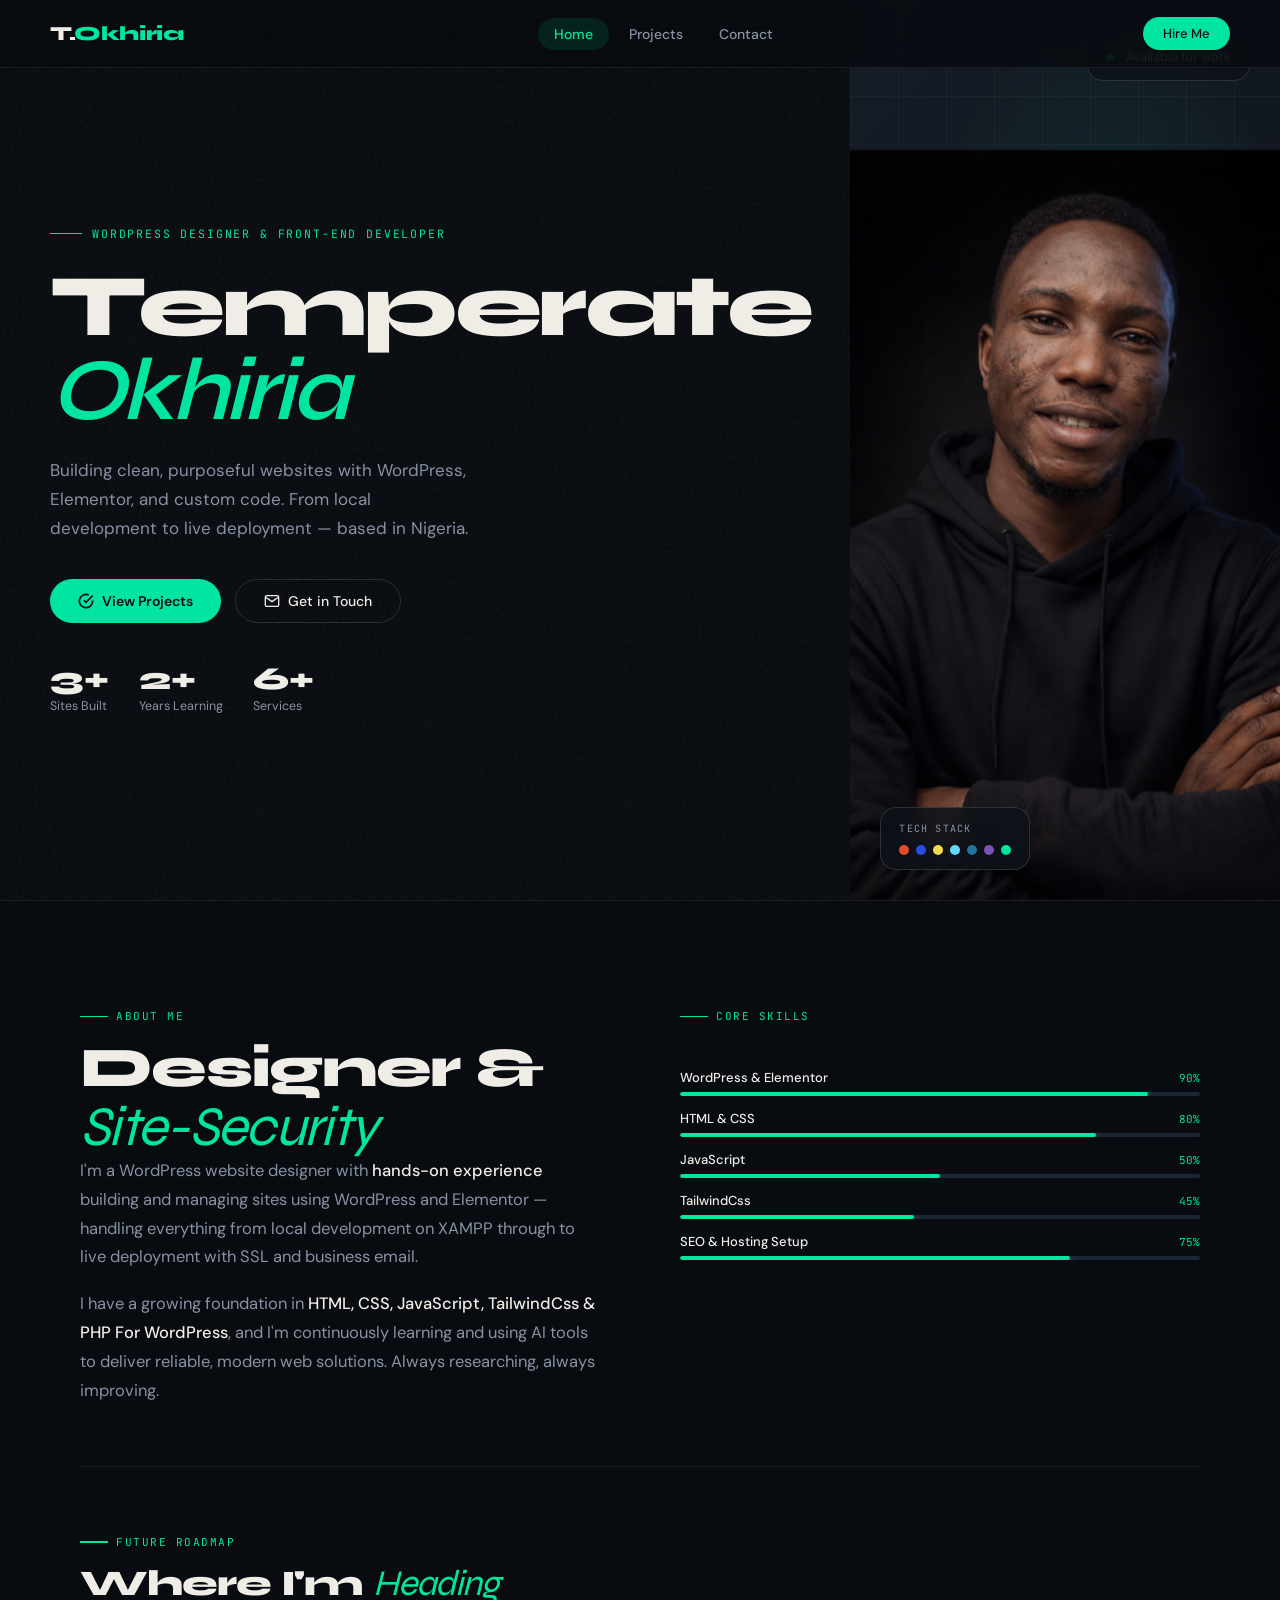
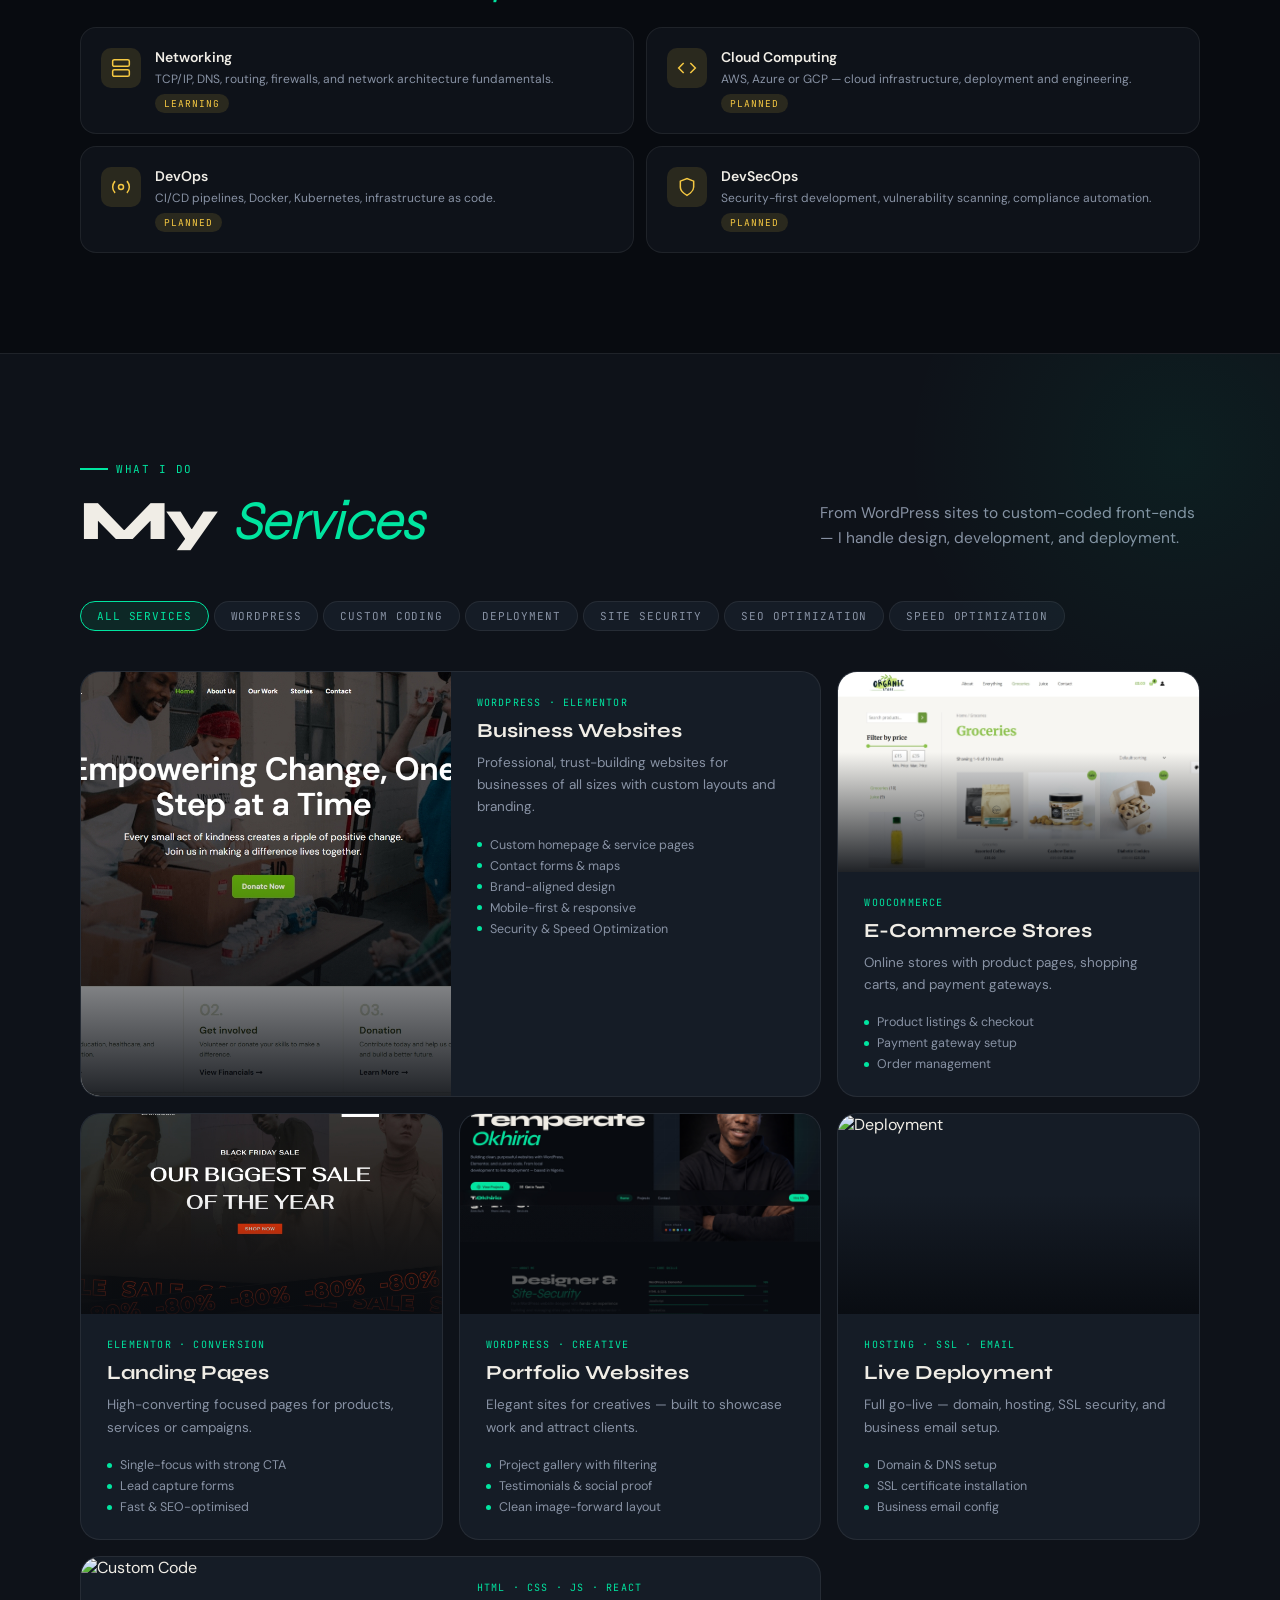
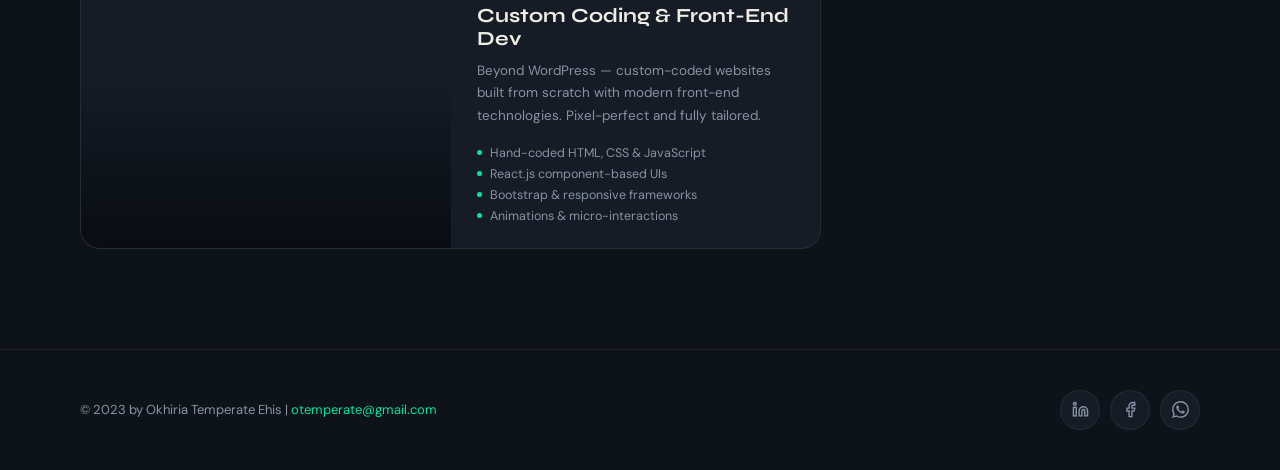
==== commit 25e4649a: "Add files via upload" ====
--- a/index.html
+++ b/index.html
@@ -54,7 +54,7 @@
       </h1>
       <p class="hero-desc">
         Building clean, purposeful websites with WordPress, Elementor, and custom code.
-        From local development to live deployment — based in Lagos, Nigeria.
+        From local development to live deployment — based in Nigeria.
       </p>
       <div class="hero-actions">
         <button class="btn-primary" onclick="showPage('projects')">
@@ -68,11 +68,11 @@
       </div>
       <div class="hero-stats">
         <div class="stat-item">
-          <div class="stat-n">5<span>+</span></div>
+          <div class="stat-n">3<span>+</span></div>
           <div class="stat-l">Sites Built</div>
         </div>
         <div class="stat-item">
-          <div class="stat-n">3<span>+</span></div>
+          <div class="stat-n">2<span>+</span></div>
           <div class="stat-l">Years Learning</div>
         </div>
         <div class="stat-item">
@@ -96,9 +96,9 @@
           <div class="tech-dot" style="background:#e34c26" title="HTML5"></div>
           <div class="tech-dot" style="background:#264de4" title="CSS3"></div>
           <div class="tech-dot" style="background:#f0db4f" title="JavaScript"></div>
-          <div class="tech-dot" style="background:#61dafb" title="React"></div>
+          <div class="tech-dot" style="background:#61dafb" title="TailwindCss"></div>
           <div class="tech-dot" style="background:#21759b" title="WordPress"></div>
-          <div class="tech-dot" style="background:#7952b3" title="Bootstrap"></div>
+          <div class="tech-dot" style="background:#7952b3" title=""></div>
           <div class="tech-dot" style="background:#00e5a0" title="Elementor"></div>
         </div>
       </div>
@@ -111,10 +111,10 @@
       <div class="about-grid">
         <div>
           <div class="tag anim">About Me</div>
-          <h2 class="section-title anim anim-d1">Designer &amp;<br><em>Problem Solver</em></h2>
+          <h2 class="section-title anim anim-d1">Designer &amp;<br><em>Site-Security</em></h2>
           <div class="about-body anim anim-d2">
             <p>I'm a WordPress website designer with <strong>hands-on experience</strong> building and managing sites using WordPress and Elementor — handling everything from local development on XAMPP through to live deployment with SSL and business email.</p>
-            <p>I have a growing foundation in <strong>HTML, CSS, JavaScript, React &amp; Bootstrap</strong>, and I'm continuously learning and using AI tools to deliver reliable, modern web solutions. Always researching, always improving.</p>
+            <p>I have a growing foundation in <strong>HTML, CSS, JavaScript, TailwindCss &amp; PHP For WordPress</strong>, and I'm continuously learning and using AI tools to deliver reliable, modern web solutions. Always researching, always improving.</p>
           </div>
         </div>
 
@@ -130,11 +130,11 @@
               <div class="skill-bar"><div class="skill-fill" data-w="80"></div></div>
             </div>
             <div class="skill-row anim anim-d3">
-              <div class="skill-row-top"><span class="skill-name">JavaScript</span><span class="skill-pct">65%</span></div>
-              <div class="skill-bar"><div class="skill-fill" data-w="65"></div></div>
+              <div class="skill-row-top"><span class="skill-name">JavaScript</span><span class="skill-pct">50%</span></div>
+              <div class="skill-bar"><div class="skill-fill" data-w="50"></div></div>
             </div>
             <div class="skill-row anim anim-d4">
-              <div class="skill-row-top"><span class="skill-name">React &amp; Bootstrap</span><span class="skill-pct">45%</span></div>
+              <div class="skill-row-top"><span class="skill-name">TailwindCss</span><span class="skill-pct">45%</span></div>
               <div class="skill-bar"><div class="skill-fill" data-w="45"></div></div>
             </div>
             <div class="skill-row anim anim-d5">
@@ -214,6 +214,9 @@
         <span class="svc-tab" data-filter="wordpress">WordPress</span>
         <span class="svc-tab" data-filter="coding">Custom Coding</span>
         <span class="svc-tab" data-filter="deployment">Deployment</span>
+        <span class="svc-tab" data-filter="deployment">Site Security</span>
+        <span class="svc-tab" data-filter="deployment">SEO Optimization</span>
+        <span class="svc-tab" data-filter="deployment">Speed Optimization</span>
       </div>
 
       <div class="svc-grid">
@@ -221,7 +224,7 @@
         <!-- Featured: Business Websites -->
         <div class="svc-card featured" data-cat="wordpress">
           <div class="svc-img-wrap">
-            <img src="https://images.unsplash.com/photo-1467232004584-a241de8bcf5d?w=700&q=75" class="svc-img" alt="Business Website" loading="lazy">
+            <img src="images/Business-Website.jpeg" class="svc-img" alt="Business Website" loading="lazy">
             <div class="svc-img-overlay"></div>
           </div>
           <div class="svc-body">
@@ -233,6 +236,7 @@
               <li>Contact forms &amp; maps</li>
               <li>Brand-aligned design</li>
               <li>Mobile-first &amp; responsive</li>
+              <li>Security &amp; Speed Optimization</li>
             </ul>
           </div>
         </div>
@@ -240,7 +244,7 @@
         <!-- E-Commerce -->
         <div class="svc-card" data-cat="wordpress">
           <div class="svc-img-wrap">
-            <img src="https://images.unsplash.com/photo-1556742049-0cfed4f6a45d?w=600&q=75" class="svc-img" alt="E-Commerce" loading="lazy">
+            <img src="images/woocommerce.jpeg" class="svc-img" alt="E-Commerce" loading="lazy">
             <div class="svc-img-overlay"></div>
           </div>
           <div class="svc-body">
@@ -258,7 +262,7 @@
         <!-- Landing Pages -->
         <div class="svc-card" data-cat="wordpress">
           <div class="svc-img-wrap">
-            <img src="https://images.unsplash.com/photo-1600132806370-bf17e65e942f?w=600&q=75" class="svc-img" alt="Landing Page" loading="lazy">
+            <img src="images/landing-Page.jpeg" class="svc-img" alt="Landing Page" loading="lazy">
             <div class="svc-img-overlay"></div>
           </div>
           <div class="svc-body">
@@ -276,7 +280,7 @@
         <!-- Portfolio Sites -->
         <div class="svc-card" data-cat="wordpress">
           <div class="svc-img-wrap">
-            <img src="https://images.unsplash.com/photo-1545665225-b23b99e4d45e?w=600&q=75" class="svc-img" alt="Portfolio" loading="lazy">
+            <img src="images/Portfolio.jpeg" class="svc-img" alt="Portfolio" loading="lazy">
             <div class="svc-img-overlay"></div>
           </div>
           <div class="svc-body">
@@ -287,6 +291,24 @@
               <li>Project gallery with filtering</li>
               <li>Testimonials &amp; social proof</li>
               <li>Clean image-forward layout</li>
+            </ul>
+          </div>
+        </div>
+
+        <!-- Deployment -->
+        <div class="svc-card" data-cat="deployment">
+          <div class="svc-img-wrap">
+            <img src="https://images.unsplash.com/photo-1558494949-ef010cbdcc31?w=600&q=75" class="svc-img" alt="Deployment" loading="lazy">
+            <div class="svc-img-overlay"></div>
+          </div>
+          <div class="svc-body">
+            <div class="svc-cat">Hosting · SSL · Email</div>
+            <h3 class="svc-title">Live Deployment</h3>
+            <p class="svc-desc">Full go-live — domain, hosting, SSL security, and business email setup.</p>
+            <ul class="svc-features">
+              <li>Domain &amp; DNS setup</li>
+              <li>SSL certificate installation</li>
+              <li>Business email config</li>
             </ul>
           </div>
         </div>
@@ -310,23 +332,7 @@
           </div>
         </div>
 
-        <!-- Deployment -->
-        <div class="svc-card" data-cat="deployment">
-          <div class="svc-img-wrap">
-            <img src="https://images.unsplash.com/photo-1558494949-ef010cbdcc31?w=600&q=75" class="svc-img" alt="Deployment" loading="lazy">
-            <div class="svc-img-overlay"></div>
-          </div>
-          <div class="svc-body">
-            <div class="svc-cat">Hosting · SSL · Email</div>
-            <h3 class="svc-title">Live Deployment</h3>
-            <p class="svc-desc">Full go-live — domain, hosting, SSL security, and business email setup.</p>
-            <ul class="svc-features">
-              <li>Domain &amp; DNS setup</li>
-              <li>SSL certificate installation</li>
-              <li>Business email config</li>
-            </ul>
-          </div>
-        </div>
+        
 
       </div>
     </div>
@@ -336,7 +342,7 @@
   <footer>
     <div class="wrap">
       <div class="footer-inner">
-        <p class="footer-copy">© 2026 Temperate Okhiria &nbsp;·&nbsp; <a href="/cdn-cgi/l/email-protection#cea1baaba3beabbcafbaab8ea9a3afa7a2e0ada1a3"><span class="__cf_email__" data-cfemail="d6b9a2b3bba6b3a4b7a2b396b1bbb7bfbaf8b5b9bb">[email&#160;protected]</span></a></p>
+        <p class="footer-copy">© 2023 by Okhiria Temperate Ehis | <a href="mailto:otemperate@gmail.com">otemperate@gmail.com</a></p>
         <div class="footer-socials">
           <a href="https://www.linkedin.com/in/temperate-okhiria-bb332926b/" target="_blank" class="social-btn" aria-label="LinkedIn">
             <svg viewBox="0 0 24 24" fill="none" stroke="currentColor" stroke-width="2"><path d="M16 8a6 6 0 0 1 6 6v7h-4v-7a2 2 0 0 0-4 0v7h-4v-7a6 6 0 0 1 6-6z"/><rect x="2" y="9" width="4" height="12"/><circle cx="4" cy="4" r="2"/></svg>
@@ -344,7 +350,7 @@
           <a href="https://m.me/61584522664198" target="_blank" class="social-btn" aria-label="Facebook">
             <svg viewBox="0 0 24 24" fill="none" stroke="currentColor" stroke-width="2"><path d="M18 2h-3a5 5 0 0 0-5 5v3H7v4h3v8h4v-8h3l1-4h-4V7a1 1 0 0 1 1-1h3z"/></svg>
           </a>
-          <a href="https://wa.me/2347077905197" target="_blank" class="social-btn" aria-label="WhatsApp">
+          <a href="https://wa.me/2348035498494" target="_blank" class="social-btn" aria-label="WhatsApp">
             <svg viewBox="0 0 24 24" fill="currentColor"><path d="M17.472 14.382c-.297-.149-1.758-.867-2.03-.967-.273-.099-.471-.148-.67.15-.197.297-.767.966-.94 1.164-.173.199-.347.223-.644.075-.297-.15-1.255-.463-2.39-1.475-.883-.788-1.48-1.761-1.653-2.059-.173-.297-.018-.458.13-.606.134-.133.298-.347.446-.52.149-.174.198-.298.298-.497.099-.198.05-.371-.025-.52-.075-.149-.669-1.612-.916-2.207-.242-.579-.487-.5-.669-.51-.173-.008-.371-.01-.57-.01-.198 0-.52.074-.792.372-.272.297-1.04 1.016-1.04 2.479 0 1.462 1.065 2.875 1.213 3.074.149.198 2.096 3.2 5.077 4.487.709.306 1.262.489 1.694.625.712.227 1.36.195 1.871.118.571-.085 1.758-.719 2.006-1.413.248-.694.248-1.289.173-1.413-.074-.124-.272-.198-.57-.347m-5.421 7.403h-.004a9.87 9.87 0 0 1-5.031-1.378l-.361-.214-3.741.982.998-3.648-.235-.374a9.86 9.86 0 0 1-1.51-5.26c.001-5.45 4.436-9.884 9.888-9.884 2.64 0 5.122 1.03 6.988 2.898a9.825 9.825 0 0 1 2.893 6.994c-.003 5.45-4.437 9.884-9.885 9.884m8.413-18.297A11.815 11.815 0 0 0 12.05 0C5.495 0 .16 5.335.157 11.892c0 2.096.547 4.142 1.588 5.945L.057 24l6.305-1.654a11.882 11.882 0 0 0 5.683 1.448h.005c6.554 0 11.89-5.335 11.893-11.893a11.821 11.821 0 0 0-3.48-8.413Z"/></svg>
           </a>
         </div>
@@ -394,7 +400,7 @@
             <p class="project-desc">A full business website for a gardening &amp; landscaping service — built locally with XAMPP and deployed live with SSL and business email.</p>
             <div class="project-footer">
               <span class="project-year">2024</span>
-              <a href="#" class="project-link" onclick="return false">
+              <a href="Gardening-Service.html" class="project-link" onclick="">
                 View Case Study
                 <svg viewBox="0 0 24 24" fill="none" stroke="currentColor" stroke-width="2.5"><line x1="5" y1="12" x2="19" y2="12"/><polyline points="12 5 19 12 12 19"/></svg>
               </a>
@@ -402,42 +408,63 @@
           </div>
         </div>
 
-        <!-- Coming Soon cards -->
-        <div class="project-card coming-soon anim anim-d1">
-          <div class="coming-soon-inner">
-            <div class="coming-soon-icon">
-              <svg viewBox="0 0 24 24" fill="none" stroke="currentColor" stroke-width="1.8"><circle cx="12" cy="12" r="10"/><line x1="12" y1="8" x2="12" y2="12"/><line x1="12" y1="16" x2="12.01" y2="16"/></svg>
-            </div>
-            <div class="coming-soon-title">Next Project</div>
-            <div class="coming-soon-text">Currently in progress.<br>Check back soon.</div>
-          </div>
-        </div>
-
-        <div class="project-card coming-soon anim anim-d2">
-          <div class="coming-soon-inner">
-            <div class="coming-soon-icon">
-              <svg viewBox="0 0 24 24" fill="none" stroke="currentColor" stroke-width="1.8"><circle cx="12" cy="12" r="10"/><line x1="12" y1="8" x2="12" y2="12"/><line x1="12" y1="16" x2="12.01" y2="16"/></svg>
-            </div>
-            <div class="coming-soon-title">Coming Soon</div>
-            <div class="coming-soon-text">More projects on the way<br>as clients are completed.</div>
-          </div>
-        </div>
+        <!-- Project 2: VN MarketPlace  -->
+
+        <div class="project-card anim">
+        <div class="project-img-wrap">
+          <img src="images/Vn marketplace.jpeg" class="project-img" alt="VN MarketPlace"
+              onerror="this.src='https://vnmarketplace.kesug.com/wp-content/uploads/2026/03/hero-bg.jpg'"
+              loading="lazy">
+          <div class="project-overlay">
+            <div class="project-overlay-icon">
+              <svg viewBox="0 0 24 24" fill="none" stroke="currentColor" stroke-width="2.5"><path d="M18 13v6a2 2 0 0 1-2 2H5a2 2 0 0 1-2-2V8a2 2 0 0 1 2-2h6"/><polyline points="15 3 21 3 21 9"/><line x1="10" y1="14" x2="21" y2="3"/></svg>
+            </div>
+          </div>
+        </div>
+        <div class="project-body">
+          <div class="project-tags">
+            <span class="project-tag">WordPress</span>
+            <span class="project-tag">HivePress</span>
+            <span class="project-tag">Elementor</span>
+          </div>
+          <h3 class="project-title">VN MarketPlace</h3>
+          <p class="project-desc">A Virtual Assistant &amp; Admin Services Marketplace — built with WordPress and HivePress, featuring service listings, provider registration, client messaging, search &amp; filtering, and custom branding. Deployed live with SSL.</p>
+          <div class="project-footer">
+            <span class="project-year">2026</span>
+            <a href="https://vnmarketplace.kesug.com" class="project-link" target="_blank">
+              View Live Site
+              <svg viewBox="0 0 24 24" fill="none" stroke="currentColor" stroke-width="2.5"><line x1="5" y1="12" x2="19" y2="12"/><polyline points="12 5 19 12 12 19"/></svg>
+            </a>
+          </div>
+        </div>
+      </div>
+        <!-- Coming Soon cards --->
+        
 
       </div>
     </div>
   </section>
+
   <footer>
     <div class="wrap">
       <div class="footer-inner">
-        <p class="footer-copy">© 2026 Temperate Okhiria &nbsp;·&nbsp; <a href="/cdn-cgi/l/email-protection#e58a918088958097849180a58288848c89cb868a88"><span class="__cf_email__" data-cfemail="4f203b2a223f2a3d2e3b2a0f28222e2623612c2022">[email&#160;protected]</span></a></p>
+        <p class="footer-copy">© 2023 by Okhiria Temperate Ehis | <a href="mailto:otemperate@gmail.com">otemperate@gmail.com</a></p>
         <div class="footer-socials">
-          <a href="https://www.linkedin.com/in/temperate-okhiria-bb332926b/" target="_blank" class="social-btn" aria-label="LinkedIn"><svg viewBox="0 0 24 24" fill="none" stroke="currentColor" stroke-width="2"><path d="M16 8a6 6 0 0 1 6 6v7h-4v-7a2 2 0 0 0-4 0v7h-4v-7a6 6 0 0 1 6-6z"/><rect x="2" y="9" width="4" height="12"/><circle cx="4" cy="4" r="2"/></svg></a>
-          <a href="https://wa.me/2347077905197" target="_blank" class="social-btn" aria-label="WhatsApp"><svg viewBox="0 0 24 24" fill="currentColor"><path d="M17.472 14.382c-.297-.149-1.758-.867-2.03-.967-.273-.099-.471-.148-.67.15-.197.297-.767.966-.94 1.164-.173.199-.347.223-.644.075-.297-.15-1.255-.463-2.39-1.475-.883-.788-1.48-1.761-1.653-2.059-.173-.297-.018-.458.13-.606.134-.133.298-.347.446-.52.149-.174.198-.298.298-.497.099-.198.05-.371-.025-.52-.075-.149-.669-1.612-.916-2.207-.242-.579-.487-.5-.669-.51-.173-.008-.371-.01-.57-.01-.198 0-.52.074-.792.372-.272.297-1.04 1.016-1.04 2.479 0 1.462 1.065 2.875 1.213 3.074.149.198 2.096 3.2 5.077 4.487.709.306 1.262.489 1.694.625.712.227 1.36.195 1.871.118.571-.085 1.758-.719 2.006-1.413.248-.694.248-1.289.173-1.413-.074-.124-.272-.198-.57-.347m-5.421 7.403h-.004a9.87 9.87 0 0 1-5.031-1.378l-.361-.214-3.741.982.998-3.648-.235-.374a9.86 9.86 0 0 1-1.51-5.26c.001-5.45 4.436-9.884 9.888-9.884 2.64 0 5.122 1.03 6.988 2.898a9.825 9.825 0 0 1 2.893 6.994c-.003 5.45-4.437 9.884-9.885 9.884m8.413-18.297A11.815 11.815 0 0 0 12.05 0C5.495 0 .16 5.335.157 11.892c0 2.096.547 4.142 1.588 5.945L.057 24l6.305-1.654a11.882 11.882 0 0 0 5.683 1.448h.005c6.554 0 11.89-5.335 11.893-11.893a11.821 11.821 0 0 0-3.48-8.413Z"/></svg></a>
+          <a href="https://www.linkedin.com/in/temperate-okhiria-bb332926b/" target="_blank" class="social-btn" aria-label="LinkedIn">
+            <svg viewBox="0 0 24 24" fill="none" stroke="currentColor" stroke-width="2"><path d="M16 8a6 6 0 0 1 6 6v7h-4v-7a2 2 0 0 0-4 0v7h-4v-7a6 6 0 0 1 6-6z"/><rect x="2" y="9" width="4" height="12"/><circle cx="4" cy="4" r="2"/></svg>
+          </a>
+          <a href="https://m.me/61584522664198" target="_blank" class="social-btn" aria-label="Facebook">
+            <svg viewBox="0 0 24 24" fill="none" stroke="currentColor" stroke-width="2"><path d="M18 2h-3a5 5 0 0 0-5 5v3H7v4h3v8h4v-8h3l1-4h-4V7a1 1 0 0 1 1-1h3z"/></svg>
+          </a>
+          <a href="https://wa.me/2348035498494" target="_blank" class="social-btn" aria-label="WhatsApp">
+            <svg viewBox="0 0 24 24" fill="currentColor"><path d="M17.472 14.382c-.297-.149-1.758-.867-2.03-.967-.273-.099-.471-.148-.67.15-.197.297-.767.966-.94 1.164-.173.199-.347.223-.644.075-.297-.15-1.255-.463-2.39-1.475-.883-.788-1.48-1.761-1.653-2.059-.173-.297-.018-.458.13-.606.134-.133.298-.347.446-.52.149-.174.198-.298.298-.497.099-.198.05-.371-.025-.52-.075-.149-.669-1.612-.916-2.207-.242-.579-.487-.5-.669-.51-.173-.008-.371-.01-.57-.01-.198 0-.52.074-.792.372-.272.297-1.04 1.016-1.04 2.479 0 1.462 1.065 2.875 1.213 3.074.149.198 2.096 3.2 5.077 4.487.709.306 1.262.489 1.694.625.712.227 1.36.195 1.871.118.571-.085 1.758-.719 2.006-1.413.248-.694.248-1.289.173-1.413-.074-.124-.272-.198-.57-.347m-5.421 7.403h-.004a9.87 9.87 0 0 1-5.031-1.378l-.361-.214-3.741.982.998-3.648-.235-.374a9.86 9.86 0 0 1-1.51-5.26c.001-5.45 4.436-9.884 9.888-9.884 2.64 0 5.122 1.03 6.988 2.898a9.825 9.825 0 0 1 2.893 6.994c-.003 5.45-4.437 9.884-9.885 9.884m8.413-18.297A11.815 11.815 0 0 0 12.05 0C5.495 0 .16 5.335.157 11.892c0 2.096.547 4.142 1.588 5.945L.057 24l6.305-1.654a11.882 11.882 0 0 0 5.683 1.448h.005c6.554 0 11.89-5.335 11.893-11.893a11.821 11.821 0 0 0-3.48-8.413Z"/></svg>
+          </a>
         </div>
       </div>
     </div>
   </footer>
-</div><!-- /projects -->
+</div>
+<!-- /projects -->
 
 
 <!-- ═══════════════════════════════════════
@@ -463,16 +490,16 @@
               </div>
               <div>
                 <div class="contact-method-label">Email</div>
-                <div class="contact-method-value"><span class="__cf_email__" data-cfemail="157a617078657067746170557278747c793b767a78">[email&#160;protected]</span></div>
+                <div class="contact-method-value"><span class="__cf_email__" data-cfemail="157a617078657067746170557278747c793b767a78" href="mailto:otemperate@gmail.com">otemperate@gmail.com</span></div>
               </div>
             </a>
-            <a href="https://wa.me/2347077905197" target="_blank" class="contact-method anim anim-d2">
+            <a href="https://wa.me/2348035498494" target="_blank" class="contact-method anim anim-d2">
               <div class="contact-method-icon">
                 <svg viewBox="0 0 24 24" fill="currentColor"><path d="M17.472 14.382c-.297-.149-1.758-.867-2.03-.967-.273-.099-.471-.148-.67.15-.197.297-.767.966-.94 1.164-.173.199-.347.223-.644.075-.297-.15-1.255-.463-2.39-1.475-.883-.788-1.48-1.761-1.653-2.059-.173-.297-.018-.458.13-.606.134-.133.298-.347.446-.52.149-.174.198-.298.298-.497.099-.198.05-.371-.025-.52-.075-.149-.669-1.612-.916-2.207-.242-.579-.487-.5-.669-.51-.173-.008-.371-.01-.57-.01-.198 0-.52.074-.792.372-.272.297-1.04 1.016-1.04 2.479 0 1.462 1.065 2.875 1.213 3.074.149.198 2.096 3.2 5.077 4.487.709.306 1.262.489 1.694.625.712.227 1.36.195 1.871.118.571-.085 1.758-.719 2.006-1.413.248-.694.248-1.289.173-1.413-.074-.124-.272-.198-.57-.347m-5.421 7.403h-.004a9.87 9.87 0 0 1-5.031-1.378l-.361-.214-3.741.982.998-3.648-.235-.374a9.86 9.86 0 0 1-1.51-5.26c.001-5.45 4.436-9.884 9.888-9.884 2.64 0 5.122 1.03 6.988 2.898a9.825 9.825 0 0 1 2.893 6.994c-.003 5.45-4.437 9.884-9.885 9.884m8.413-18.297A11.815 11.815 0 0 0 12.05 0C5.495 0 .16 5.335.157 11.892c0 2.096.547 4.142 1.588 5.945L.057 24l6.305-1.654a11.882 11.882 0 0 0 5.683 1.448h.005c6.554 0 11.89-5.335 11.893-11.893a11.821 11.821 0 0 0-3.48-8.413Z"/></svg>
               </div>
               <div>
                 <div class="contact-method-label">WhatsApp</div>
-                <div class="contact-method-value">+234 707 790 5197</div>
+                <div class="contact-method-value">+234 803 549 8494</div>
               </div>
             </a>
             <a href="https://www.linkedin.com/in/temperate-okhiria-bb332926b/" target="_blank" class="contact-method anim anim-d3">
@@ -542,10 +569,17 @@
   <footer>
     <div class="wrap">
       <div class="footer-inner">
-        <p class="footer-copy">© 2026 Temperate Okhiria &nbsp;·&nbsp; <a href="/cdn-cgi/l/email-protection#137c67767e63766172677653747e727a7f3d707c7e"><span class="__cf_email__" data-cfemail="e78893828a978295869382a7808a868e8bc984888a">[email&#160;protected]</span></a></p>
+        <p class="footer-copy">© 2023 by Okhiria Temperate Ehis | <a href="mailto:otemperate@gmail.com">otemperate@gmail.com</a></p>
         <div class="footer-socials">
-          <a href="https://www.linkedin.com/in/temperate-okhiria-bb332926b/" target="_blank" class="social-btn" aria-label="LinkedIn"><svg viewBox="0 0 24 24" fill="none" stroke="currentColor" stroke-width="2"><path d="M16 8a6 6 0 0 1 6 6v7h-4v-7a2 2 0 0 0-4 0v7h-4v-7a6 6 0 0 1 6-6z"/><rect x="2" y="9" width="4" height="12"/><circle cx="4" cy="4" r="2"/></svg></a>
-          <a href="https://wa.me/2347077905197" target="_blank" class="social-btn" aria-label="WhatsApp"><svg viewBox="0 0 24 24" fill="currentColor"><path d="M17.472 14.382c-.297-.149-1.758-.867-2.03-.967-.273-.099-.471-.148-.67.15-.197.297-.767.966-.94 1.164-.173.199-.347.223-.644.075-.297-.15-1.255-.463-2.39-1.475-.883-.788-1.48-1.761-1.653-2.059-.173-.297-.018-.458.13-.606.134-.133.298-.347.446-.52.149-.174.198-.298.298-.497.099-.198.05-.371-.025-.52-.075-.149-.669-1.612-.916-2.207-.242-.579-.487-.5-.669-.51-.173-.008-.371-.01-.57-.01-.198 0-.52.074-.792.372-.272.297-1.04 1.016-1.04 2.479 0 1.462 1.065 2.875 1.213 3.074.149.198 2.096 3.2 5.077 4.487.709.306 1.262.489 1.694.625.712.227 1.36.195 1.871.118.571-.085 1.758-.719 2.006-1.413.248-.694.248-1.289.173-1.413-.074-.124-.272-.198-.57-.347m-5.421 7.403h-.004a9.87 9.87 0 0 1-5.031-1.378l-.361-.214-3.741.982.998-3.648-.235-.374a9.86 9.86 0 0 1-1.51-5.26c.001-5.45 4.436-9.884 9.888-9.884 2.64 0 5.122 1.03 6.988 2.898a9.825 9.825 0 0 1 2.893 6.994c-.003 5.45-4.437 9.884-9.885 9.884m8.413-18.297A11.815 11.815 0 0 0 12.05 0C5.495 0 .16 5.335.157 11.892c0 2.096.547 4.142 1.588 5.945L.057 24l6.305-1.654a11.882 11.882 0 0 0 5.683 1.448h.005c6.554 0 11.89-5.335 11.893-11.893a11.821 11.821 0 0 0-3.48-8.413Z"/></svg></a>
+          <a href="https://www.linkedin.com/in/temperate-okhiria-bb332926b/" target="_blank" class="social-btn" aria-label="LinkedIn">
+            <svg viewBox="0 0 24 24" fill="none" stroke="currentColor" stroke-width="2"><path d="M16 8a6 6 0 0 1 6 6v7h-4v-7a2 2 0 0 0-4 0v7h-4v-7a6 6 0 0 1 6-6z"/><rect x="2" y="9" width="4" height="12"/><circle cx="4" cy="4" r="2"/></svg>
+          </a>
+          <a href="https://m.me/61584522664198" target="_blank" class="social-btn" aria-label="Facebook">
+            <svg viewBox="0 0 24 24" fill="none" stroke="currentColor" stroke-width="2"><path d="M18 2h-3a5 5 0 0 0-5 5v3H7v4h3v8h4v-8h3l1-4h-4V7a1 1 0 0 1 1-1h3z"/></svg>
+          </a>
+          <a href="https://wa.me/2348035498494" target="_blank" class="social-btn" aria-label="WhatsApp">
+            <svg viewBox="0 0 24 24" fill="currentColor"><path d="M17.472 14.382c-.297-.149-1.758-.867-2.03-.967-.273-.099-.471-.148-.67.15-.197.297-.767.966-.94 1.164-.173.199-.347.223-.644.075-.297-.15-1.255-.463-2.39-1.475-.883-.788-1.48-1.761-1.653-2.059-.173-.297-.018-.458.13-.606.134-.133.298-.347.446-.52.149-.174.198-.298.298-.497.099-.198.05-.371-.025-.52-.075-.149-.669-1.612-.916-2.207-.242-.579-.487-.5-.669-.51-.173-.008-.371-.01-.57-.01-.198 0-.52.074-.792.372-.272.297-1.04 1.016-1.04 2.479 0 1.462 1.065 2.875 1.213 3.074.149.198 2.096 3.2 5.077 4.487.709.306 1.262.489 1.694.625.712.227 1.36.195 1.871.118.571-.085 1.758-.719 2.006-1.413.248-.694.248-1.289.173-1.413-.074-.124-.272-.198-.57-.347m-5.421 7.403h-.004a9.87 9.87 0 0 1-5.031-1.378l-.361-.214-3.741.982.998-3.648-.235-.374a9.86 9.86 0 0 1-1.51-5.26c.001-5.45 4.436-9.884 9.888-9.884 2.64 0 5.122 1.03 6.988 2.898a9.825 9.825 0 0 1 2.893 6.994c-.003 5.45-4.437 9.884-9.885 9.884m8.413-18.297A11.815 11.815 0 0 0 12.05 0C5.495 0 .16 5.335.157 11.892c0 2.096.547 4.142 1.588 5.945L.057 24l6.305-1.654a11.882 11.882 0 0 0 5.683 1.448h.005c6.554 0 11.89-5.335 11.893-11.893a11.821 11.821 0 0 0-3.48-8.413Z"/></svg>
+          </a>
         </div>
       </div>
     </div>
--- a/css/style.css
+++ b/css/style.css
@@ -234,7 +234,7 @@
 
 .hero-name {
   font-family: var(--ff-head);
-  font-size: clamp(5rem, 7vw, 8.8rem);
+  font-size: clamp(4rem, 7vw, 8.8rem);
   font-weight: 800; line-height: .95;
   letter-spacing: -.04em; color: var(--white);
   margin-bottom: 2.4rem;
@@ -862,7 +862,7 @@
 
   /* Hero left text */
   .hero-left { padding: 9rem 2rem 2.4rem; }
-  .hero-name  { font-size: clamp(4rem, 12vw, 6rem); }
+  .hero-name  { font-size: clamp(4rem, 12vw, 5rem); }
   .hero-desc  { font-size: 1.55rem; }
   .hero-stats { gap: 2rem; }
   .hero-actions { flex-direction: column; gap: 1rem; }
@@ -973,4 +973,4 @@
 /* hamburger → X animation */
 .nav-hamburger.open span:nth-child(1) { transform: translateY(7px) rotate(45deg); }
 .nav-hamburger.open span:nth-child(2) { opacity: 0; transform: scaleX(0); }
-.nav-hamburger.open span:nth-child(3) { transform: translateY(-7px) rotate(-45deg); }+.nav-hamburger.open span:nth-child(3) { transform: translateY(-7px) rotate(-45deg); } 
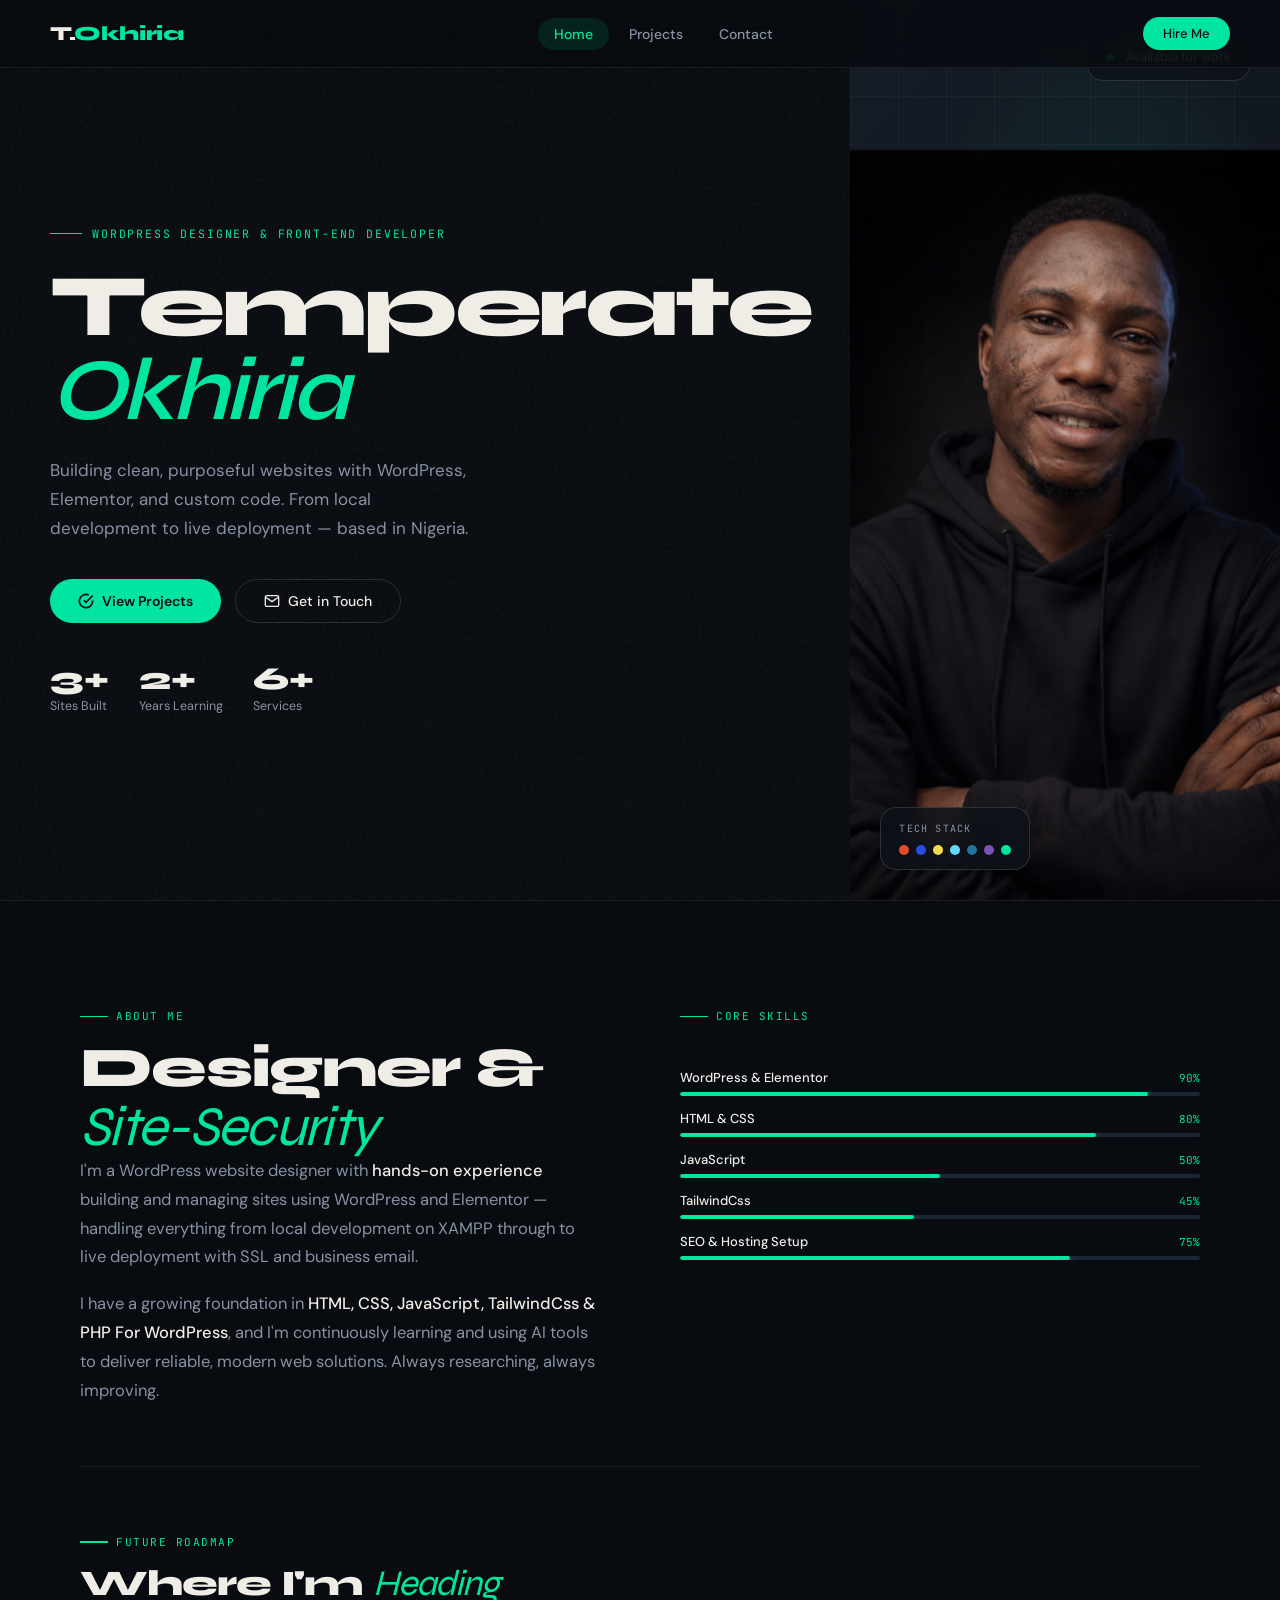
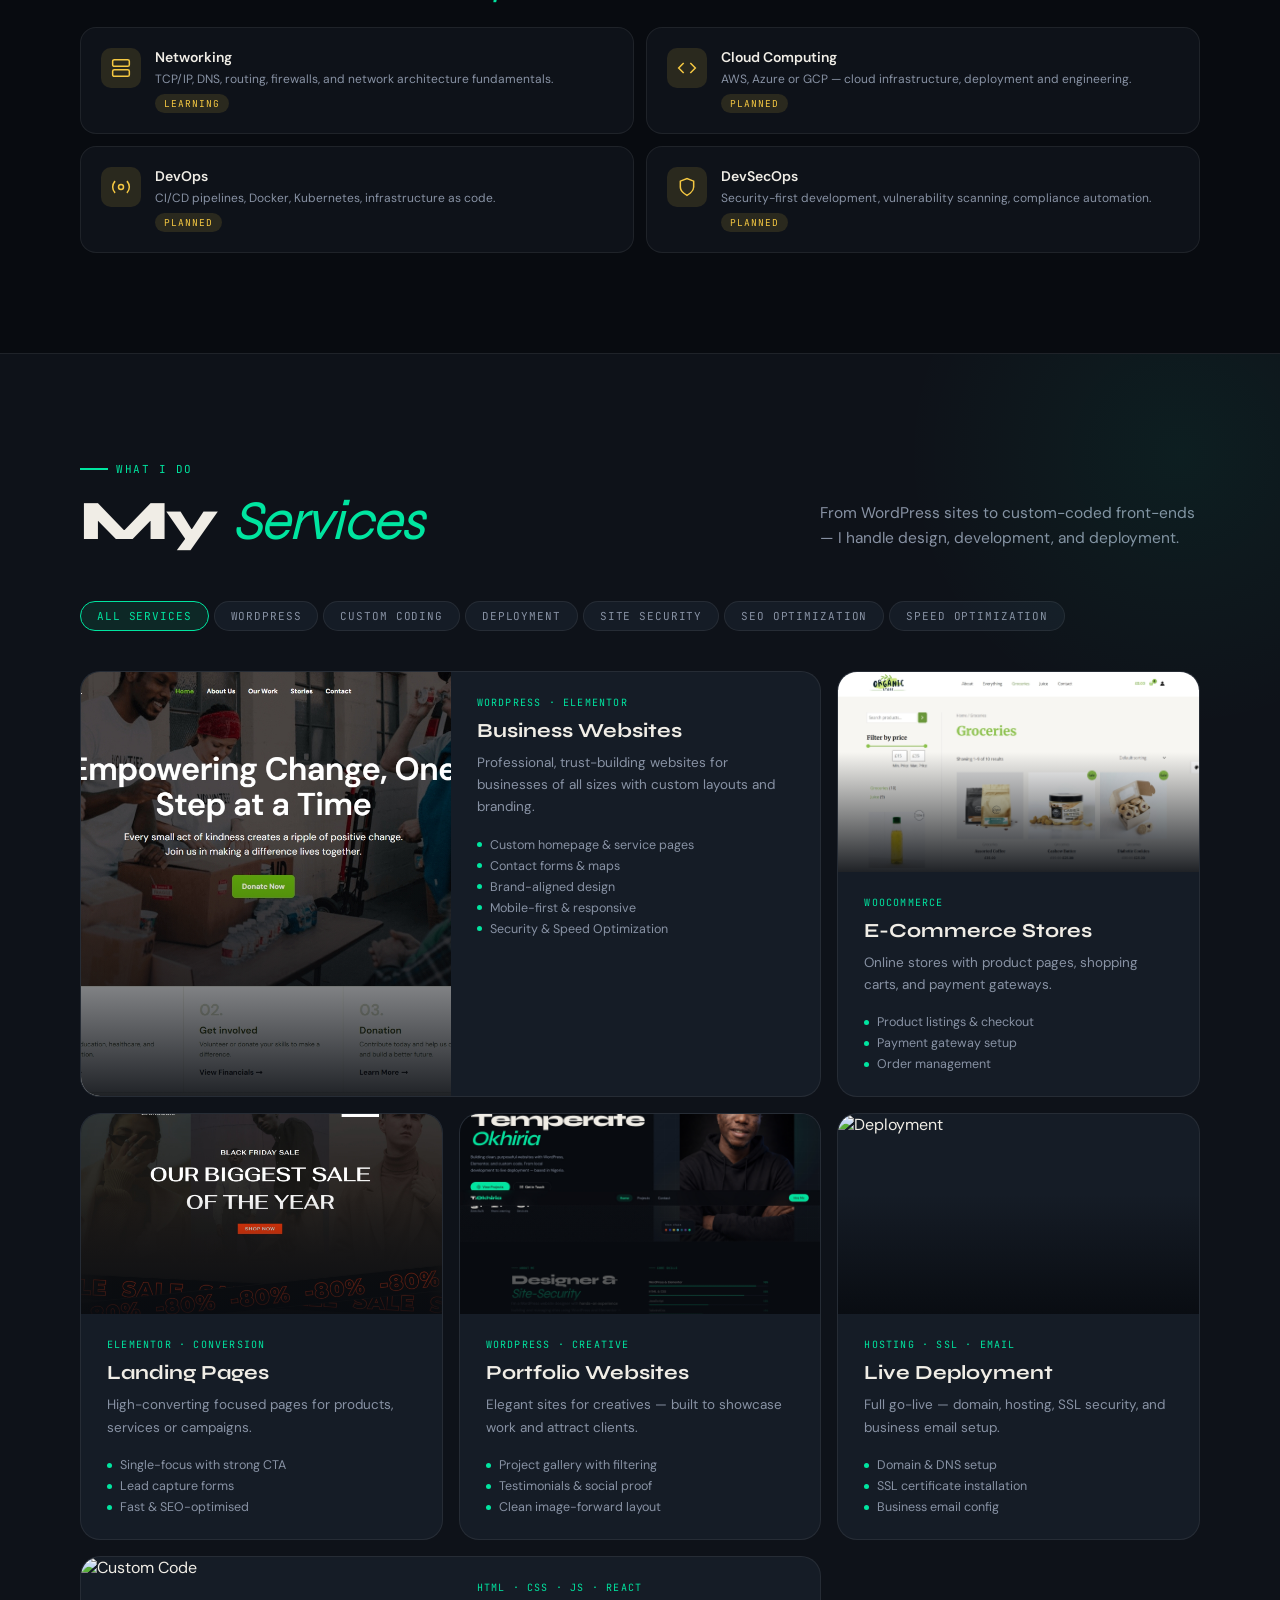
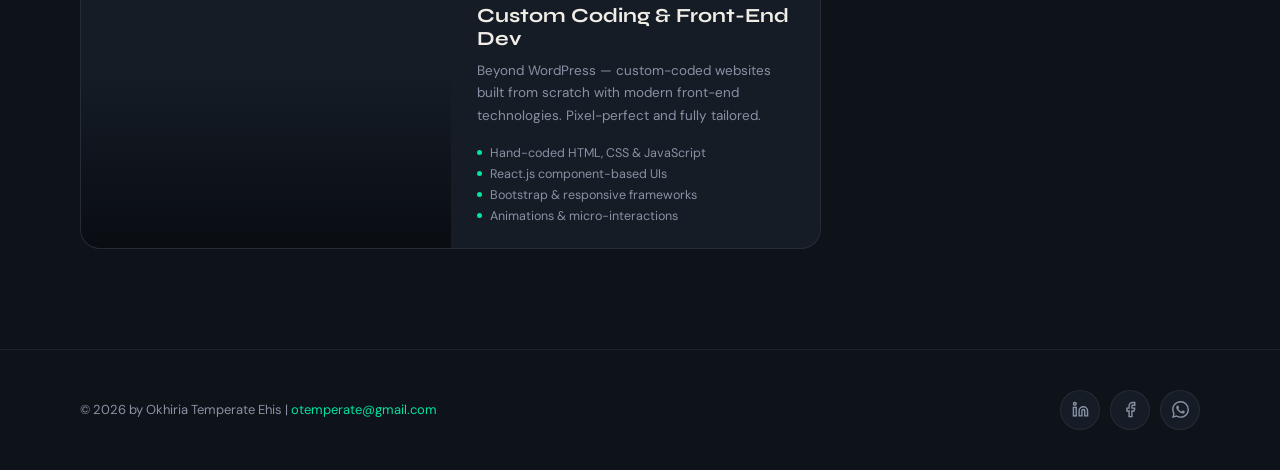
==== commit fe72e9b4: "Update index.html" ====
--- a/index.html
+++ b/index.html
@@ -342,7 +342,7 @@
   <footer>
     <div class="wrap">
       <div class="footer-inner">
-        <p class="footer-copy">© 2023 by Okhiria Temperate Ehis | <a href="mailto:otemperate@gmail.com">otemperate@gmail.com</a></p>
+        <p class="footer-copy">© 2026 by Okhiria Temperate Ehis | <a href="mailto:otemperate@gmail.com">otemperate@gmail.com</a></p>
         <div class="footer-socials">
           <a href="https://www.linkedin.com/in/temperate-okhiria-bb332926b/" target="_blank" class="social-btn" aria-label="LinkedIn">
             <svg viewBox="0 0 24 24" fill="none" stroke="currentColor" stroke-width="2"><path d="M16 8a6 6 0 0 1 6 6v7h-4v-7a2 2 0 0 0-4 0v7h-4v-7a6 6 0 0 1 6-6z"/><rect x="2" y="9" width="4" height="12"/><circle cx="4" cy="4" r="2"/></svg>
@@ -448,7 +448,7 @@
   <footer>
     <div class="wrap">
       <div class="footer-inner">
-        <p class="footer-copy">© 2023 by Okhiria Temperate Ehis | <a href="mailto:otemperate@gmail.com">otemperate@gmail.com</a></p>
+        <p class="footer-copy">© 2026 by Okhiria Temperate Ehis | <a href="mailto:otemperate@gmail.com">otemperate@gmail.com</a></p>
         <div class="footer-socials">
           <a href="https://www.linkedin.com/in/temperate-okhiria-bb332926b/" target="_blank" class="social-btn" aria-label="LinkedIn">
             <svg viewBox="0 0 24 24" fill="none" stroke="currentColor" stroke-width="2"><path d="M16 8a6 6 0 0 1 6 6v7h-4v-7a2 2 0 0 0-4 0v7h-4v-7a6 6 0 0 1 6-6z"/><rect x="2" y="9" width="4" height="12"/><circle cx="4" cy="4" r="2"/></svg>
@@ -474,7 +474,7 @@
   <section class="contact-section pt-page">
     <div class="wrap">
       <div class="tag anim">Let's Talk</div>
-      <h2 class="section-title anim anim-d1" style="margin-bottom:5rem">Have a project<br><em>in mind?</em></h2>
+      <h2 class="section-title anim anim-d1" style="margin-bottom: 5 rem">Have a project<br><em>in mind?</em></h2>
 
       <div class="contact-grid">
 
@@ -569,7 +569,7 @@
   <footer>
     <div class="wrap">
       <div class="footer-inner">
-        <p class="footer-copy">© 2023 by Okhiria Temperate Ehis | <a href="mailto:otemperate@gmail.com">otemperate@gmail.com</a></p>
+        <p class="footer-copy">© 2026 by Okhiria Temperate Ehis | <a href="mailto:otemperate@gmail.com">otemperate@gmail.com</a></p>
         <div class="footer-socials">
           <a href="https://www.linkedin.com/in/temperate-okhiria-bb332926b/" target="_blank" class="social-btn" aria-label="LinkedIn">
             <svg viewBox="0 0 24 24" fill="none" stroke="currentColor" stroke-width="2"><path d="M16 8a6 6 0 0 1 6 6v7h-4v-7a2 2 0 0 0-4 0v7h-4v-7a6 6 0 0 1 6-6z"/><rect x="2" y="9" width="4" height="12"/><circle cx="4" cy="4" r="2"/></svg>
@@ -590,4 +590,4 @@
 
 <script src="js/main.js"></script>
 </body>
-</html>+</html>
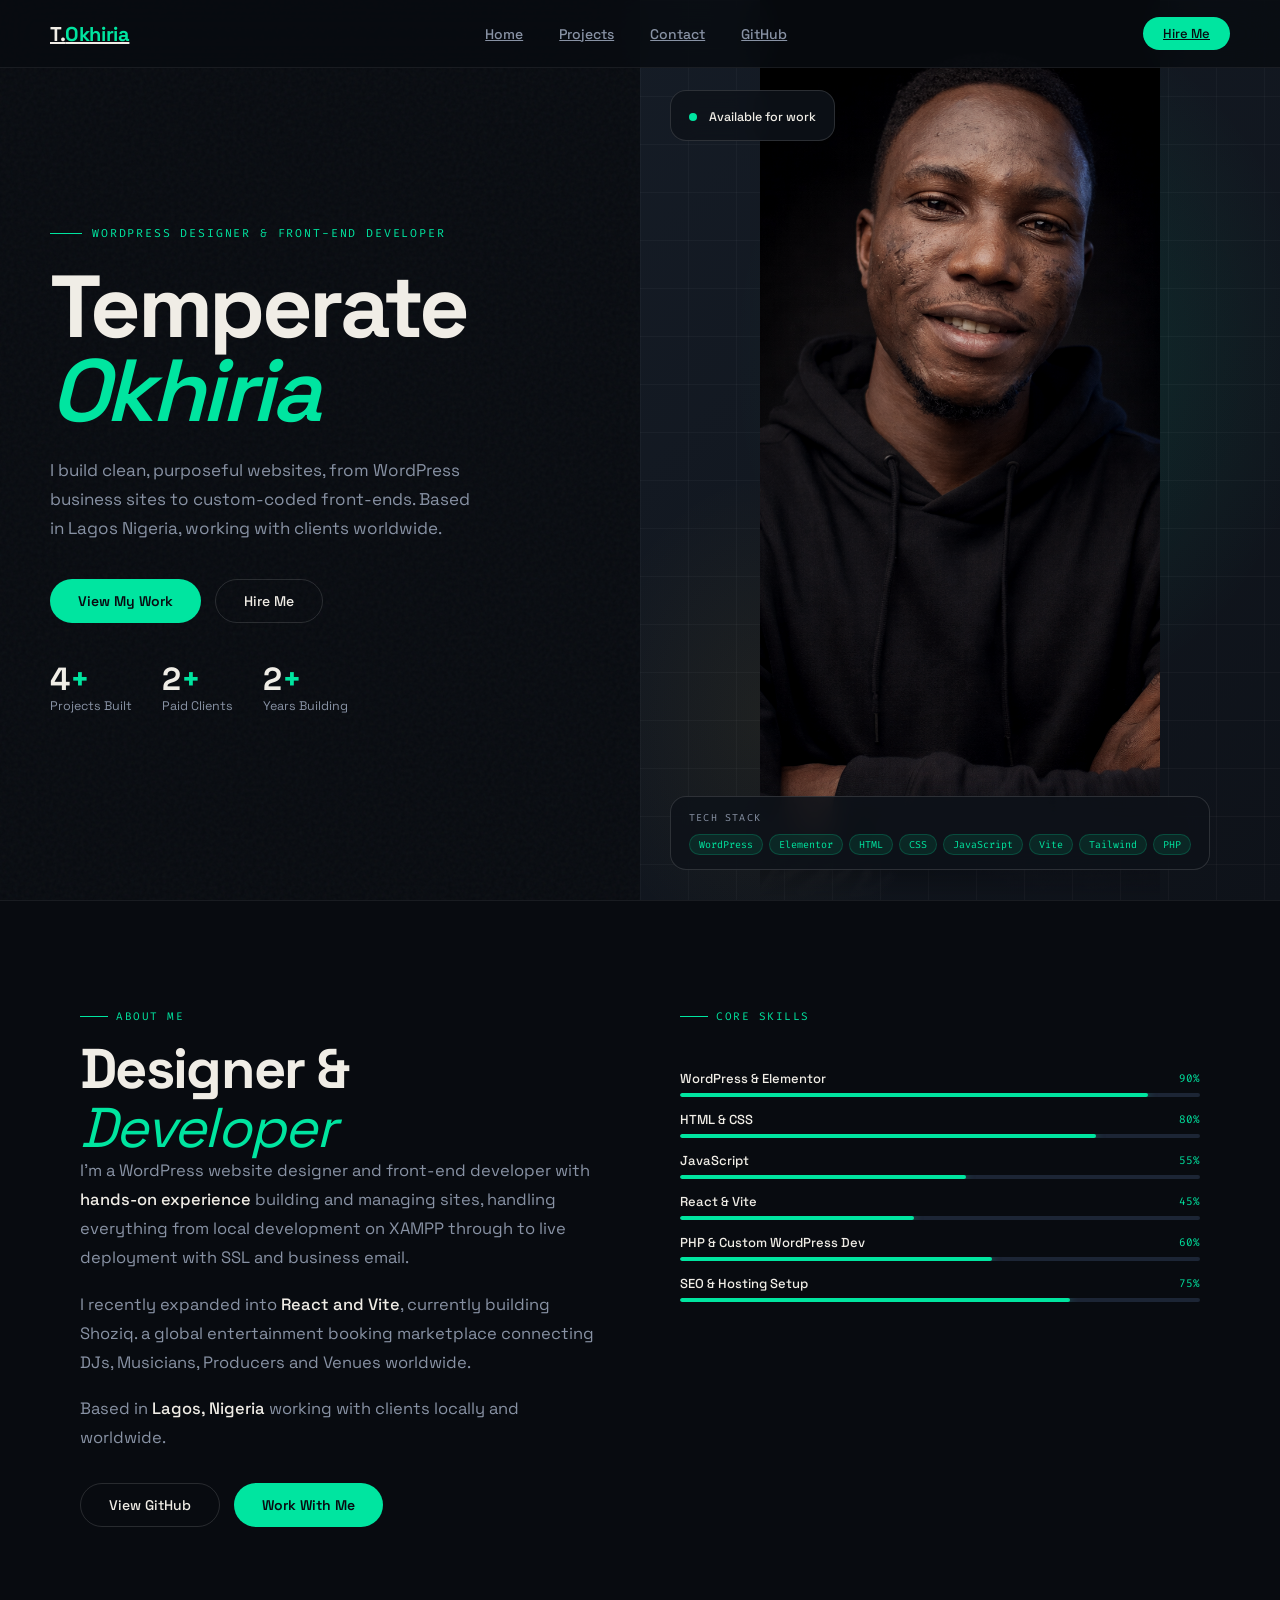
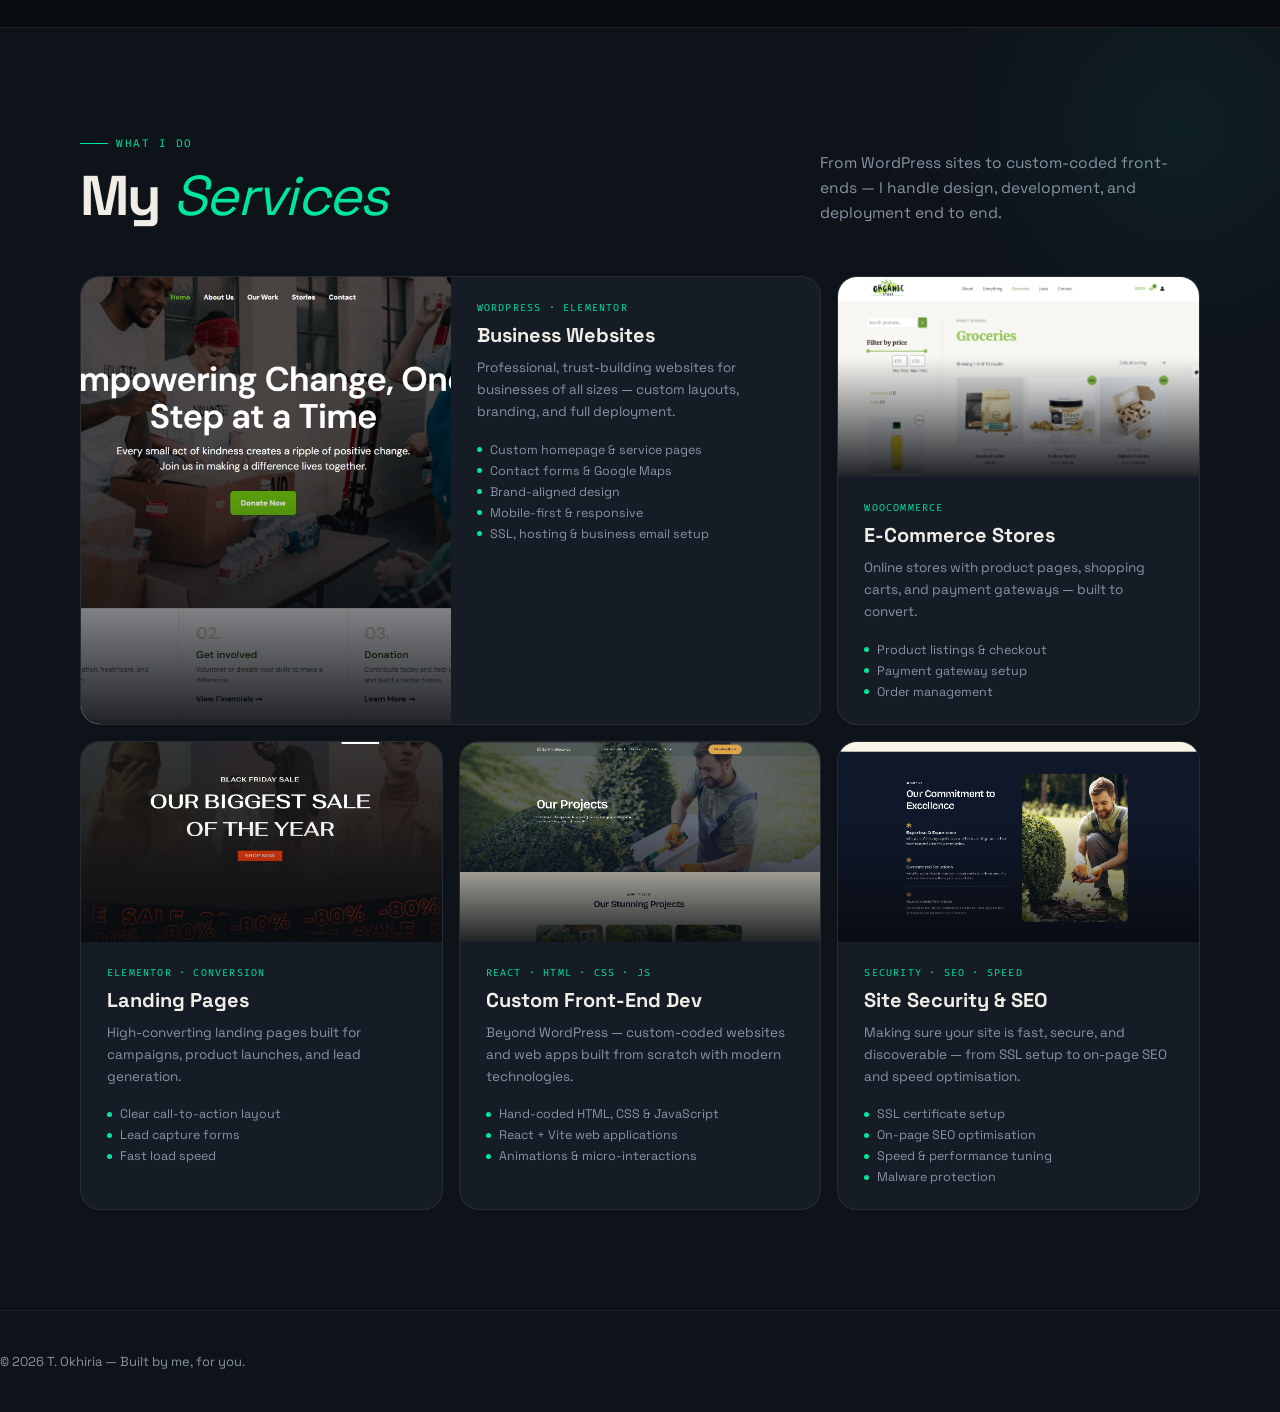
==== commit 6244d5c6: "Rebuild: new structure, projects page, about section" ====
--- a/index.html
+++ b/index.html
@@ -1,593 +1,332 @@
 <!DOCTYPE html>
 <html lang="en">
 <head>
-<meta charset="UTF-8">
-<meta name="viewport" content="width=device-width, initial-scale=1.0">
-<title>Temperate Okhiria — Web Designer & Developer</title>
-<link rel="preconnect" href="https://fonts.googleapis.com">
-<link rel="preconnect" href="https://fonts.gstatic.com" crossorigin>
-<link href="https://fonts.googleapis.com/css2?family=Syne:wght@400;500;600;700;800&family=DM+Sans:ital,wght@0,300;0,400;0,500;1,300&family=JetBrains+Mono:wght@400;500&display=swap" rel="stylesheet">
-<link rel="stylesheet" href="css/style.css">
-
+  <meta charset="UTF-8">
+  <meta name="viewport" content="width=device-width, initial-scale=1.0">
+  <meta name="description" content="T. Okhiria — WordPress Designer & Front-End Developer based in Nigeria. Available for freelance work.">
+  <title>T. Okhiria: Web Designer & Developer</title>
+  <link rel="preconnect" href="https://fonts.googleapis.com">
+  <link rel="preconnect" href="https://fonts.gstatic.com" crossorigin>
+  <link href="https://fonts.googleapis.com/css2?family=Space+Grotesk:wght@300;400;500;600;700&family=Fira+Code:wght@400;500&display=swap" rel="stylesheet">
+  <link rel="stylesheet" href="css/style.css">
 </head>
 <body>
 
-<div id="cursor"></div>
-<div id="cursor-ring"></div>
-
-<nav id="mainNav">
-  <div class="nav-logo" onclick="showPage('home')">T.<span>Okhiria</span></div>
-  <div class="nav-links">
-    <button class="nav-btn active" onclick="showPage('home')" data-page="home">Home</button>
-    <button class="nav-btn" onclick="showPage('projects')" data-page="projects">Projects</button>
-    <button class="nav-btn" onclick="showPage('contact')" data-page="contact">Contact</button>
+  <!-- ====== NAV ====== -->
+  <nav id="mainNav">
+    <a href="index.html" class="nav-logo">T.<span>Okhiria</span></a>
+
+    <div class="nav-links">
+      <a href="index.html" class="nav-btn">Home</a>
+      <a href="projects.html" class="nav-btn">Projects</a>
+      <a href="contact.html" class="nav-btn">Contact</a>
+      <a href="https://github.com/TemTechnology" target="_blank" class="nav-btn">GitHub</a>
+    </div>
+
+    <a href="contact.html" class="nav-cta">Hire Me</a>
+
+    <button class="nav-hamburger" id="hamburger" aria-label="Open menu">
+      <span></span><span></span><span></span>
+    </button>
+  </nav>
+
+  <!-- ====== MOBILE DRAWER ====== -->
+  <div class="mobile-nav" id="mobileNav">
+    <button class="mobile-close" id="mobileClose" aria-label="Close menu">&times;</button>
+    <a href="index.html" class="mobile-nav-btn">Home</a>
+    <a href="projects.html" class="mobile-nav-btn">Projects</a>
+    <a href="contact.html" class="mobile-nav-btn">Contact</a>
+    <a href="https://github.com/TemTechnology" target="_blank" class="mobile-nav-btn">GitHub</a>
+    <div class="mobile-nav-divider"></div>
+    <a href="contact.html" class="mobile-nav-cta">Hire Me</a>
   </div>
-  <button class="nav-cta" onclick="showPage('contact')">Hire Me</button>
-  <button class="nav-hamburger" id="hamburger" aria-label="Menu">
-    <span></span><span></span><span></span>
-  </button>
-</nav>
-
-<!-- MOBILE NAV DRAWER -->
-<div class="mobile-nav" id="mobileNav">
-  <button class="mobile-nav-btn active" id="mnHome"    onclick="showPage('home');    closeMobileNav()">Home</button>
-  <button class="mobile-nav-btn"        id="mnProjects" onclick="showPage('projects'); closeMobileNav()">Projects</button>
-  <button class="mobile-nav-btn"        id="mnContact"  onclick="showPage('contact');  closeMobileNav()">Contact</button>
-  <div class="mobile-nav-divider"></div>
-  <button class="mobile-nav-cta" onclick="showPage('contact'); closeMobileNav()">Hire Me</button>
-</div>
-
-<div id="app">
-
-<!-- ═══════════════════════════════════════
-     HOME PAGE
-════════════════════════════════════════ -->
-<div id="home" class="page active">
-
-  <!-- HERO -->
-  <section class="hero">
-    <div class="hero-left">
-      <div class="hero-eyebrow">WordPress Designer &amp; Front-End Developer</div>
-      <h1 class="hero-name">
-        Temperate<br>
-        <span class="line2">Okhiria</span>
-      </h1>
-      <p class="hero-desc">
-        Building clean, purposeful websites with WordPress, Elementor, and custom code.
-        From local development to live deployment — based in Nigeria.
+
+
+  <main>
+
+    
+    <section class="hero" id="hero">
+      <div class="hero-left">
+
+        <div class="hero-eyebrow">WordPress Designer &amp; Front-End Developer</div>
+
+        <h1 class="hero-name">
+          Temperate<br>
+          <span class="line2">Okhiria</span>
+        </h1>
+
+        <p class="hero-desc">
+          I build clean, purposeful websites, from WordPress business sites 
+          to custom-coded front-ends. Based in Lagos Nigeria, working with clients worldwide.
+        </p>
+
+        <div class="hero-actions">
+          <a href="projects.html" class="btn-primary">View My Work</a>
+          <a href="contact.html" class="btn-outline">Hire Me</a>
+        </div>
+
+        <div class="hero-stats">
+          <div class="stat-item">
+            <div class="stat-n">4<span>+</span></div>
+            <div class="stat-l">Projects Built</div>
+          </div>
+          <div class="stat-item">
+            <div class="stat-n">2<span>+</span></div>
+            <div class="stat-l">Paid Clients</div>
+          </div>
+          <div class="stat-item">
+            <div class="stat-n">2<span>+</span></div>
+            <div class="stat-l">Years Building</div>
+          </div>
+        </div>
+
+      </div>
+
+      <div class="hero-right">
+        <div class="hero-photo-wrap">
+          <img src="images/Temperate-img.png" alt="Temperate Okhiria" class="hero-photo">
+        </div>
+
+        <div class="hero-badge">
+          <span class="badge-dot"></span>
+          <span class="badge-text">Available for work</span>
+        </div>
+
+        <div class="hero-tech-card">
+          <div class="tech-card-label">Tech Stack</div>
+          <div class="tech-stack-list">
+            <span class="tech-pill">WordPress</span>
+            <span class="tech-pill">Elementor</span>
+            <span class="tech-pill">HTML</span>
+            <span class="tech-pill">CSS</span>
+            <span class="tech-pill">JavaScript</span>
+            <span class="tech-pill">Vite</span>
+            <span class="tech-pill">Tailwind</span>
+            <span class="tech-pill">PHP</span>
+          </div>
+        </div>
+
+      </div>
+    </section>
+
+    <!-- ====== ABOUT ====== -->
+<section class="about-section" id="about">
+  <div class="wrap">
+
+    <div class="about-grid">
+
+      <!-- Left: Who I am -->
+      <div>
+        <div class="tag">About Me</div>
+        <h2 class="section-title anim anim-d1">
+          Designer &amp;<br><em>Developer</em>
+        </h2>
+        <div class="about-body anim anim-d2">
+          <p>I'm a WordPress website designer and front-end developer with <strong>hands-on experience</strong> building and managing sites, handling everything from local development on XAMPP through to live deployment with SSL and business email.</p>
+          <p>I recently expanded into <strong>React and Vite</strong>, currently building Shoziq. a global entertainment booking marketplace connecting DJs, Musicians, Producers and Venues worldwide.</p>
+          <p>Based in <strong>Lagos, Nigeria</strong> working with clients locally and worldwide.</p>
+        </div>
+
+        <div class="about-links anim anim-d3">
+          <a href="https://github.com/TemTechnology" target="_blank" class="btn-outline">View GitHub</a>
+          <a href="contact.html" class="btn-primary">Work With Me</a>
+        </div>
+      </div>
+
+      <!-- Right: Skills -->
+      <div>
+        <div class="tag">Core Skills</div>
+        <div class="skills-grid anim anim-d1">
+
+          <div class="skill-row">
+            <div class="skill-row-top">
+              <span class="skill-name">WordPress &amp; Elementor</span>
+              <span class="skill-pct">90%</span>
+            </div>
+            <div class="skill-bar"><div class="skill-fill" data-w="90"></div></div>
+          </div>
+
+          <div class="skill-row">
+            <div class="skill-row-top">
+              <span class="skill-name">HTML &amp; CSS</span>
+              <span class="skill-pct">80%</span>
+            </div>
+            <div class="skill-bar"><div class="skill-fill" data-w="80"></div></div>
+          </div>
+
+          <div class="skill-row">
+            <div class="skill-row-top">
+              <span class="skill-name">JavaScript</span>
+              <span class="skill-pct">55%</span>
+            </div>
+            <div class="skill-bar"><div class="skill-fill" data-w="55"></div></div>
+          </div>
+
+          <div class="skill-row">
+            <div class="skill-row-top">
+              <span class="skill-name">React &amp; Vite</span>
+              <span class="skill-pct">45%</span>
+            </div>
+            <div class="skill-bar"><div class="skill-fill" data-w="45"></div></div>
+          </div>
+
+          <div class="skill-row">
+            <div class="skill-row-top">
+              <span class="skill-name">PHP &amp; Custom WordPress Dev</span>
+              <span class="skill-pct">60%</span>
+            </div>
+            <div class="skill-bar"><div class="skill-fill" data-w="60"></div></div>
+          </div>
+
+          <div class="skill-row">
+            <div class="skill-row-top">
+              <span class="skill-name">SEO &amp; Hosting Setup</span>
+              <span class="skill-pct">75%</span>
+            </div>
+            <div class="skill-bar"><div class="skill-fill" data-w="75"></div></div>
+          </div>
+
+        </div>
+      </div>
+
+    </div>
+  </div>
+</section>
+
+
+<!-- ====== SERVICES ====== -->
+<section class="services-section" id="services">
+  <div class="wrap">
+
+    <div class="services-intro">
+      <div>
+        <div class="tag">What I Do</div>
+        <h2 class="section-title anim anim-d1">My <em>Services</em></h2>
+      </div>
+      <p class="services-intro-right anim">
+        From WordPress sites to custom-coded front-ends — I handle design, development, and deployment end to end.
       </p>
-      <div class="hero-actions">
-        <button class="btn-primary" onclick="showPage('projects')">
-          <svg width="16" height="16" viewBox="0 0 24 24" fill="none" stroke="currentColor" stroke-width="2.5"><path d="M22 11.08V12a10 10 0 1 1-5.93-9.14"/><polyline points="22 4 12 14.01 9 11.01"/></svg>
-          View Projects
-        </button>
-        <button class="btn-outline" onclick="showPage('contact')">
-          <svg width="16" height="16" viewBox="0 0 24 24" fill="none" stroke="currentColor" stroke-width="2"><path d="M4 4h16c1.1 0 2 .9 2 2v12c0 1.1-.9 2-2 2H4c-1.1 0-2-.9-2-2V6c0-1.1.9-2 2-2z"/><polyline points="22,6 12,13 2,6"/></svg>
-          Get in Touch
-        </button>
-      </div>
-      <div class="hero-stats">
-        <div class="stat-item">
-          <div class="stat-n">3<span>+</span></div>
-          <div class="stat-l">Sites Built</div>
-        </div>
-        <div class="stat-item">
-          <div class="stat-n">2<span>+</span></div>
-          <div class="stat-l">Years Learning</div>
-        </div>
-        <div class="stat-item">
-          <div class="stat-n">6<span>+</span></div>
-          <div class="stat-l">Services</div>
-        </div>
-      </div>
-    </div>
-
-    <div class="hero-right">
-      <div class="hero-photo-wrap">
-        <img src="images/Temperate-img.png" width="500px">
-      </div>
-      <div class="hero-badge">
-        <span class="badge-dot"></span>
-        <span class="badge-text">Available for work</span>
-      </div>
-      <div class="hero-tech-card">
-        <div class="tech-card-label">Tech Stack</div>
-        <div class="tech-dots">
-          <div class="tech-dot" style="background:#e34c26" title="HTML5"></div>
-          <div class="tech-dot" style="background:#264de4" title="CSS3"></div>
-          <div class="tech-dot" style="background:#f0db4f" title="JavaScript"></div>
-          <div class="tech-dot" style="background:#61dafb" title="TailwindCss"></div>
-          <div class="tech-dot" style="background:#21759b" title="WordPress"></div>
-          <div class="tech-dot" style="background:#7952b3" title=""></div>
-          <div class="tech-dot" style="background:#00e5a0" title="Elementor"></div>
-        </div>
-      </div>
-    </div>
-  </section>
-
-  <!-- ABOUT + SKILLS -->
-  <section class="about-section">
-    <div class="wrap">
-      <div class="about-grid">
-        <div>
-          <div class="tag anim">About Me</div>
-          <h2 class="section-title anim anim-d1">Designer &amp;<br><em>Site-Security</em></h2>
-          <div class="about-body anim anim-d2">
-            <p>I'm a WordPress website designer with <strong>hands-on experience</strong> building and managing sites using WordPress and Elementor — handling everything from local development on XAMPP through to live deployment with SSL and business email.</p>
-            <p>I have a growing foundation in <strong>HTML, CSS, JavaScript, TailwindCss &amp; PHP For WordPress</strong>, and I'm continuously learning and using AI tools to deliver reliable, modern web solutions. Always researching, always improving.</p>
-          </div>
-        </div>
-
-        <div>
-          <div class="tag anim">Core Skills</div>
-          <div class="skills-grid">
-            <div class="skill-row anim anim-d1">
-              <div class="skill-row-top"><span class="skill-name">WordPress &amp; Elementor</span><span class="skill-pct">90%</span></div>
-              <div class="skill-bar"><div class="skill-fill" data-w="90"></div></div>
-            </div>
-            <div class="skill-row anim anim-d2">
-              <div class="skill-row-top"><span class="skill-name">HTML &amp; CSS</span><span class="skill-pct">80%</span></div>
-              <div class="skill-bar"><div class="skill-fill" data-w="80"></div></div>
-            </div>
-            <div class="skill-row anim anim-d3">
-              <div class="skill-row-top"><span class="skill-name">JavaScript</span><span class="skill-pct">50%</span></div>
-              <div class="skill-bar"><div class="skill-fill" data-w="50"></div></div>
-            </div>
-            <div class="skill-row anim anim-d4">
-              <div class="skill-row-top"><span class="skill-name">TailwindCss</span><span class="skill-pct">45%</span></div>
-              <div class="skill-bar"><div class="skill-fill" data-w="45"></div></div>
-            </div>
-            <div class="skill-row anim anim-d5">
-              <div class="skill-row-top"><span class="skill-name">SEO &amp; Hosting Setup</span><span class="skill-pct">75%</span></div>
-              <div class="skill-bar"><div class="skill-fill" data-w="75"></div></div>
-            </div>
-          </div>
-        </div>
-      </div>
-
-      <!-- FUTURE SKILLS -->
-      <div class="future-section">
-        <div class="tag anim">Future Roadmap</div>
-        <h3 class="section-title anim anim-d1" style="font-size:3.6rem">Where I'm <em>Heading</em></h3>
-        <div class="future-grid">
-          <div class="future-card anim anim-d1">
-            <div class="future-icon">
-              <svg viewBox="0 0 24 24" fill="none" stroke="currentColor" stroke-width="1.8"><rect x="2" y="2" width="20" height="8" rx="2"/><rect x="2" y="14" width="20" height="8" rx="2"/><line x1="6" y1="6" x2="6.01" y2="6"/><line x1="6" y1="18" x2="6.01" y2="18"/></svg>
-            </div>
-            <div class="future-content">
-              <div class="future-title">Networking</div>
-              <div class="future-desc">TCP/IP, DNS, routing, firewalls, and network architecture fundamentals.</div>
-              <span class="future-badge">Learning</span>
-            </div>
-          </div>
-          <div class="future-card anim anim-d2">
-            <div class="future-icon">
-              <svg viewBox="0 0 24 24" fill="none" stroke="currentColor" stroke-width="1.8"><polyline points="16 18 22 12 16 6"/><polyline points="8 6 2 12 8 18"/></svg>
-            </div>
-            <div class="future-content">
-              <div class="future-title">Cloud Computing</div>
-              <div class="future-desc">AWS, Azure or GCP — cloud infrastructure, deployment and engineering.</div>
-              <span class="future-badge">Planned</span>
-            </div>
-          </div>
-          <div class="future-card anim anim-d3">
-            <div class="future-icon">
-              <svg viewBox="0 0 24 24" fill="none" stroke="currentColor" stroke-width="1.8"><circle cx="12" cy="12" r="3"/><path d="M19.07 4.93a10 10 0 0 1 0 14.14M4.93 4.93a10 10 0 0 0 0 14.14"/></svg>
-            </div>
-            <div class="future-content">
-              <div class="future-title">DevOps</div>
-              <div class="future-desc">CI/CD pipelines, Docker, Kubernetes, infrastructure as code.</div>
-              <span class="future-badge">Planned</span>
-            </div>
-          </div>
-          <div class="future-card anim anim-d4">
-            <div class="future-icon">
-              <svg viewBox="0 0 24 24" fill="none" stroke="currentColor" stroke-width="1.8"><path d="M12 22s8-4 8-10V5l-8-3-8 3v7c0 6 8 10 8 10z"/></svg>
-            </div>
-            <div class="future-content">
-              <div class="future-title">DevSecOps</div>
-              <div class="future-desc">Security-first development, vulnerability scanning, compliance automation.</div>
-              <span class="future-badge">Planned</span>
-            </div>
-          </div>
-        </div>
-      </div>
-
-    </div>
-  </section>
-
-  <!-- SERVICES -->
-  <section class="services-section">
-    <div class="wrap">
-      <div class="services-intro">
-        <div>
-          <div class="tag anim">What I Do</div>
-          <h2 class="section-title anim anim-d1">My <em>Services</em></h2>
-        </div>
-        <p class="services-intro-right anim">
-          From WordPress sites to custom-coded front-ends — I handle design, development, and deployment.
-        </p>
-      </div>
-
-      <div class="svc-tabs">
-        <span class="svc-tab active" data-filter="all">All Services</span>
-        <span class="svc-tab" data-filter="wordpress">WordPress</span>
-        <span class="svc-tab" data-filter="coding">Custom Coding</span>
-        <span class="svc-tab" data-filter="deployment">Deployment</span>
-        <span class="svc-tab" data-filter="deployment">Site Security</span>
-        <span class="svc-tab" data-filter="deployment">SEO Optimization</span>
-        <span class="svc-tab" data-filter="deployment">Speed Optimization</span>
-      </div>
-
-      <div class="svc-grid">
-
-        <!-- Featured: Business Websites -->
-        <div class="svc-card featured" data-cat="wordpress">
-          <div class="svc-img-wrap">
-            <img src="images/Business-Website.jpeg" class="svc-img" alt="Business Website" loading="lazy">
-            <div class="svc-img-overlay"></div>
-          </div>
-          <div class="svc-body">
-            <div class="svc-cat">WordPress · Elementor</div>
-            <h3 class="svc-title">Business Websites</h3>
-            <p class="svc-desc">Professional, trust-building websites for businesses of all sizes with custom layouts and branding.</p>
-            <ul class="svc-features">
-              <li>Custom homepage &amp; service pages</li>
-              <li>Contact forms &amp; maps</li>
-              <li>Brand-aligned design</li>
-              <li>Mobile-first &amp; responsive</li>
-              <li>Security &amp; Speed Optimization</li>
-            </ul>
-          </div>
-        </div>
-
-        <!-- E-Commerce -->
-        <div class="svc-card" data-cat="wordpress">
-          <div class="svc-img-wrap">
-            <img src="images/woocommerce.jpeg" class="svc-img" alt="E-Commerce" loading="lazy">
-            <div class="svc-img-overlay"></div>
-          </div>
-          <div class="svc-body">
-            <div class="svc-cat">WooCommerce</div>
-            <h3 class="svc-title">E-Commerce Stores</h3>
-            <p class="svc-desc">Online stores with product pages, shopping carts, and payment gateways.</p>
-            <ul class="svc-features">
-              <li>Product listings &amp; checkout</li>
-              <li>Payment gateway setup</li>
-              <li>Order management</li>
-            </ul>
-          </div>
-        </div>
-
-        <!-- Landing Pages -->
-        <div class="svc-card" data-cat="wordpress">
-          <div class="svc-img-wrap">
-            <img src="images/landing-Page.jpeg" class="svc-img" alt="Landing Page" loading="lazy">
-            <div class="svc-img-overlay"></div>
-          </div>
-          <div class="svc-body">
-            <div class="svc-cat">Elementor · Conversion</div>
-            <h3 class="svc-title">Landing Pages</h3>
-            <p class="svc-desc">High-converting focused pages for products, services or campaigns.</p>
-            <ul class="svc-features">
-              <li>Single-focus with strong CTA</li>
-              <li>Lead capture forms</li>
-              <li>Fast &amp; SEO-optimised</li>
-            </ul>
-          </div>
-        </div>
-
-        <!-- Portfolio Sites -->
-        <div class="svc-card" data-cat="wordpress">
-          <div class="svc-img-wrap">
-            <img src="images/Portfolio.jpeg" class="svc-img" alt="Portfolio" loading="lazy">
-            <div class="svc-img-overlay"></div>
-          </div>
-          <div class="svc-body">
-            <div class="svc-cat">WordPress · Creative</div>
-            <h3 class="svc-title">Portfolio Websites</h3>
-            <p class="svc-desc">Elegant sites for creatives — built to showcase work and attract clients.</p>
-            <ul class="svc-features">
-              <li>Project gallery with filtering</li>
-              <li>Testimonials &amp; social proof</li>
-              <li>Clean image-forward layout</li>
-            </ul>
-          </div>
-        </div>
-
-        <!-- Deployment -->
-        <div class="svc-card" data-cat="deployment">
-          <div class="svc-img-wrap">
-            <img src="https://images.unsplash.com/photo-1558494949-ef010cbdcc31?w=600&q=75" class="svc-img" alt="Deployment" loading="lazy">
-            <div class="svc-img-overlay"></div>
-          </div>
-          <div class="svc-body">
-            <div class="svc-cat">Hosting · SSL · Email</div>
-            <h3 class="svc-title">Live Deployment</h3>
-            <p class="svc-desc">Full go-live — domain, hosting, SSL security, and business email setup.</p>
-            <ul class="svc-features">
-              <li>Domain &amp; DNS setup</li>
-              <li>SSL certificate installation</li>
-              <li>Business email config</li>
-            </ul>
-          </div>
-        </div>
-
-        <!-- Custom Coding -->
-        <div class="svc-card featured" data-cat="coding">
-          <div class="svc-img-wrap">
-            <img src="https://images.unsplash.com/photo-1555066931-4365d14bab8c?w=700&q=75" class="svc-img" alt="Custom Code" loading="lazy">
-            <div class="svc-img-overlay"></div>
-          </div>
-          <div class="svc-body">
-            <div class="svc-cat">HTML · CSS · JS · React</div>
-            <h3 class="svc-title">Custom Coding &amp; Front-End Dev</h3>
-            <p class="svc-desc">Beyond WordPress — custom-coded websites built from scratch with modern front-end technologies. Pixel-perfect and fully tailored.</p>
-            <ul class="svc-features">
-              <li>Hand-coded HTML, CSS &amp; JavaScript</li>
-              <li>React.js component-based UIs</li>
-              <li>Bootstrap &amp; responsive frameworks</li>
-              <li>Animations &amp; micro-interactions</li>
-            </ul>
-          </div>
-        </div>
-
-        
-
-      </div>
-    </div>
-  </section>
-
-  <!-- FOOTER inside home -->
-  <footer>
-    <div class="wrap">
-      <div class="footer-inner">
-        <p class="footer-copy">© 2026 by Okhiria Temperate Ehis | <a href="mailto:otemperate@gmail.com">otemperate@gmail.com</a></p>
-        <div class="footer-socials">
-          <a href="https://www.linkedin.com/in/temperate-okhiria-bb332926b/" target="_blank" class="social-btn" aria-label="LinkedIn">
-            <svg viewBox="0 0 24 24" fill="none" stroke="currentColor" stroke-width="2"><path d="M16 8a6 6 0 0 1 6 6v7h-4v-7a2 2 0 0 0-4 0v7h-4v-7a6 6 0 0 1 6-6z"/><rect x="2" y="9" width="4" height="12"/><circle cx="4" cy="4" r="2"/></svg>
-          </a>
-          <a href="https://m.me/61584522664198" target="_blank" class="social-btn" aria-label="Facebook">
-            <svg viewBox="0 0 24 24" fill="none" stroke="currentColor" stroke-width="2"><path d="M18 2h-3a5 5 0 0 0-5 5v3H7v4h3v8h4v-8h3l1-4h-4V7a1 1 0 0 1 1-1h3z"/></svg>
-          </a>
-          <a href="https://wa.me/2348035498494" target="_blank" class="social-btn" aria-label="WhatsApp">
-            <svg viewBox="0 0 24 24" fill="currentColor"><path d="M17.472 14.382c-.297-.149-1.758-.867-2.03-.967-.273-.099-.471-.148-.67.15-.197.297-.767.966-.94 1.164-.173.199-.347.223-.644.075-.297-.15-1.255-.463-2.39-1.475-.883-.788-1.48-1.761-1.653-2.059-.173-.297-.018-.458.13-.606.134-.133.298-.347.446-.52.149-.174.198-.298.298-.497.099-.198.05-.371-.025-.52-.075-.149-.669-1.612-.916-2.207-.242-.579-.487-.5-.669-.51-.173-.008-.371-.01-.57-.01-.198 0-.52.074-.792.372-.272.297-1.04 1.016-1.04 2.479 0 1.462 1.065 2.875 1.213 3.074.149.198 2.096 3.2 5.077 4.487.709.306 1.262.489 1.694.625.712.227 1.36.195 1.871.118.571-.085 1.758-.719 2.006-1.413.248-.694.248-1.289.173-1.413-.074-.124-.272-.198-.57-.347m-5.421 7.403h-.004a9.87 9.87 0 0 1-5.031-1.378l-.361-.214-3.741.982.998-3.648-.235-.374a9.86 9.86 0 0 1-1.51-5.26c.001-5.45 4.436-9.884 9.888-9.884 2.64 0 5.122 1.03 6.988 2.898a9.825 9.825 0 0 1 2.893 6.994c-.003 5.45-4.437 9.884-9.885 9.884m8.413-18.297A11.815 11.815 0 0 0 12.05 0C5.495 0 .16 5.335.157 11.892c0 2.096.547 4.142 1.588 5.945L.057 24l6.305-1.654a11.882 11.882 0 0 0 5.683 1.448h.005c6.554 0 11.89-5.335 11.893-11.893a11.821 11.821 0 0 0-3.48-8.413Z"/></svg>
-          </a>
-        </div>
+    </div>
+
+    <div class="svc-grid">
+
+      <!-- Business Websites -->
+      <div class="svc-card featured" data-cat="wordpress">
+        <div class="svc-img-wrap">
+          <img src="images/Business-Website.jpeg" class="svc-img" alt="Business Website" loading="lazy">
+          <div class="svc-img-overlay"></div>
+        </div>
+        <div class="svc-body">
+          <div class="svc-cat">WordPress · Elementor</div>
+          <h3 class="svc-title">Business Websites</h3>
+          <p class="svc-desc">Professional, trust-building websites for businesses of all sizes — custom layouts, branding, and full deployment.</p>
+          <ul class="svc-features">
+            <li>Custom homepage &amp; service pages</li>
+            <li>Contact forms &amp; Google Maps</li>
+            <li>Brand-aligned design</li>
+            <li>Mobile-first &amp; responsive</li>
+            <li>SSL, hosting &amp; business email setup</li>
+          </ul>
+        </div>
+      </div>
+
+      <!-- E-Commerce -->
+      <div class="svc-card" data-cat="wordpress">
+        <div class="svc-img-wrap">
+          <img src="images/woocommerce.jpeg" class="svc-img" alt="E-Commerce" loading="lazy">
+          <div class="svc-img-overlay"></div>
+        </div>
+        <div class="svc-body">
+          <div class="svc-cat">WooCommerce</div>
+          <h3 class="svc-title">E-Commerce Stores</h3>
+          <p class="svc-desc">Online stores with product pages, shopping carts, and payment gateways — built to convert.</p>
+          <ul class="svc-features">
+            <li>Product listings &amp; checkout</li>
+            <li>Payment gateway setup</li>
+            <li>Order management</li>
+          </ul>
+        </div>
+      </div>
+
+      <!-- Landing Pages -->
+      <div class="svc-card" data-cat="wordpress">
+        <div class="svc-img-wrap">
+          <img src="images/landing-Page.jpeg" class="svc-img" alt="Landing Page" loading="lazy">
+          <div class="svc-img-overlay"></div>
+        </div>
+        <div class="svc-body">
+          <div class="svc-cat">Elementor · Conversion</div>
+          <h3 class="svc-title">Landing Pages</h3>
+          <p class="svc-desc">High-converting landing pages built for campaigns, product launches, and lead generation.</p>
+          <ul class="svc-features">
+            <li>Clear call-to-action layout</li>
+            <li>Lead capture forms</li>
+            <li>Fast load speed</li>
+          </ul>
+        </div>
+      </div>
+
+      <!-- Custom Coding -->
+      <div class="svc-card" data-cat="coding">
+        <div class="svc-img-wrap">
+          <img src="images/our-project.jpeg" class="svc-img" alt="Custom Development" loading="lazy">
+          <div class="svc-img-overlay"></div>
+        </div>
+        <div class="svc-body">
+          <div class="svc-cat">React · HTML · CSS · JS</div>
+          <h3 class="svc-title">Custom Front-End Dev</h3>
+          <p class="svc-desc">Beyond WordPress — custom-coded websites and web apps built from scratch with modern technologies.</p>
+          <ul class="svc-features">
+            <li>Hand-coded HTML, CSS &amp; JavaScript</li>
+            <li>React + Vite web applications</li>
+            <li>Animations &amp; micro-interactions</li>
+          </ul>
+        </div>
+      </div>
+
+      <!-- Site Security & SEO -->
+      <div class="svc-card" data-cat="security">
+        <div class="svc-img-wrap">
+          <img src="images/why-us.jpeg" class="svc-img" alt="Security and SEO" loading="lazy">
+          <div class="svc-img-overlay"></div>
+        </div>
+        <div class="svc-body">
+          <div class="svc-cat">Security · SEO · Speed</div>
+          <h3 class="svc-title">Site Security &amp; SEO</h3>
+          <p class="svc-desc">Making sure your site is fast, secure, and discoverable — from SSL setup to on-page SEO and speed optimisation.</p>
+          <ul class="svc-features">
+            <li>SSL certificate setup</li>
+            <li>On-page SEO optimisation</li>
+            <li>Speed &amp; performance tuning</li>
+            <li>Malware protection</li>
+          </ul>
+        </div>
+      </div>
+
+    </div>
+  </div>
+</section>
+
+  </main>
+
+  <!-- ====== FOOTER ====== -->
+  <footer id="footer">
+    <div class="footer-inner">
+      <p class="footer-copy">© 2026 T. Okhiria — Built by me, for you.</p>
+      <div class="footer-socials">
+        <a href="https://github.com/TemTechnology" target="_blank" aria-label="GitHub">
+          <svg viewBox="0 0 24 24" fill="none" stroke="currentColor" stroke-width="2"><path d="M9 19c-5 1.5-5-2.5-7-3m14 6v-3.87a3.37 3.37 0 0 0-.94-2.61c3.14-.35 6.44-1.54 6.44-7A5.44 5.44 0 0 0 20 4.77 5.07 5.07 0 0 0 19.91 1S18.73.65 16 2.48a13.38 13.38 0 0 0-7 0C6.27.65 5.09 1 5.09 1A5.07 5.07 0 0 0 5 4.77a5.44 5.44 0 0 0-1.5 3.78c0 5.42 3.3 6.61 6.44 7A3.37 3.37 0 0 0 9 18.13V22"/></svg>
+        </a>
+        <a href="https://www.linkedin.com/in/temperate-okhiria-bb332926b/" target="_blank" aria-label="LinkedIn">
+          <svg viewBox="0 0 24 24" fill="none" stroke="currentColor" stroke-width="2"><path d="M16 8a6 6 0 0 1 6 6v7h-4v-7a2 2 0 0 0-4 0v7h-4v-7a6 6 0 0 1 6-6z"/><rect x="2" y="9" width="4" height="12"/><circle cx="4" cy="4" r="2"/></svg>
+        </a>
+        <a href="https://wa.me/2348035498494" target="_blank" aria-label="WhatsApp">
+          <svg viewBox="0 0 24 24" fill="currentColor"><path d="M17.472 14.382c-.297-.149-1.758-.867-2.03-.967-.273-.099-.471-.148-.67.15-.197.297-.767.966-.94 1.164-.173.199-.347.223-.644.075-.297-.15-1.255-.463-2.39-1.475-.883-.788-1.48-1.761-1.653-2.059-.173-.297-.018-.458.13-.606.134-.133.298-.347.446-.52.149-.174.198-.298.298-.497.099-.198.05-.371-.025-.52-.075-.149-.669-1.612-.916-2.207-.242-.579-.487-.5-.669-.51-.173-.008-.371-.01-.57-.01-.198 0-.52.074-.792.372-.272.297-1.04 1.016-1.04 2.479 0 1.462 1.065 2.875 1.213 3.074.149.198 2.096 3.2 5.077 4.487.709.306 1.262.489 1.694.625.712.227 1.36.195 1.871.118.571-.085 1.758-.719 2.006-1.413.248-.694.248-1.289.173-1.413-.074-.124-.272-.198-.57-.347m-5.421 7.403h-.004a9.87 9.87 0 0 1-5.031-1.378l-.361-.214-3.741.982.998-3.648-.235-.374a9.86 9.86 0 0 1-1.51-5.26c.001-5.45 4.436-9.884 9.888-9.884 2.64 0 5.122 1.03 6.988 2.898a9.825 9.825 0 0 1 2.893 6.994c-.003 5.45-4.437 9.884-9.885 9.884m8.413-18.297A11.815 11.815 0 0 0 12.05 0C5.495 0 .16 5.335.157 11.892c0 2.096.547 4.142 1.588 5.945L.057 24l6.305-1.654a11.882 11.882 0 0 0 5.683 1.448h.005c6.554 0 11.89-5.335 11.893-11.893a11.821 11.821 0 0 0-3.48-8.413Z"/></svg>
+        </a>
       </div>
     </div>
   </footer>
 
-</div><!-- /home -->
-
-
-<!-- ═══════════════════════════════════════
-     PROJECTS PAGE
-════════════════════════════════════════ -->
-<div id="projects" class="page">
-  <section class="projects-section pt-page">
-    <div class="wrap">
-      <div class="projects-header">
-        <div>
-          <div class="tag anim">My Work</div>
-          <h2 class="section-title anim anim-d1">Projects &amp;<br><em>Case Studies</em></h2>
-        </div>
-        <p class="anim" style="font-size:1.55rem;color:var(--muted);max-width:380px;line-height:1.6">
-          Real websites built for real clients. More projects added as they are completed.
-        </p>
-      </div>
-
-      <div class="projects-grid">
-
-        <!-- Project 1: Gardening Service Website -->
-        <div class="project-card anim">
-          <div class="project-img-wrap">
-            <img src="images/HOME.jpeg" class="project-img" alt="Green Garden Services"
-                 onerror="this.src='https://images.unsplash.com/photo-1416879595882-3373a0480b5b?w=600&q=75'"
-                 loading="lazy">
-            <div class="project-overlay">
-              <div class="project-overlay-icon">
-                <svg viewBox="0 0 24 24" fill="none" stroke="currentColor" stroke-width="2.5"><path d="M18 13v6a2 2 0 0 1-2 2H5a2 2 0 0 1-2-2V8a2 2 0 0 1 2-2h6"/><polyline points="15 3 21 3 21 9"/><line x1="10" y1="14" x2="21" y2="3"/></svg>
-              </div>
-            </div>
-          </div>
-          <div class="project-body">
-            <div class="project-tags">
-              <span class="project-tag">WordPress</span>
-              <span class="project-tag">Elementor</span>
-            </div>
-            <h3 class="project-title">Green Garden Services</h3>
-            <p class="project-desc">A full business website for a gardening &amp; landscaping service — built locally with XAMPP and deployed live with SSL and business email.</p>
-            <div class="project-footer">
-              <span class="project-year">2024</span>
-              <a href="Gardening-Service.html" class="project-link" onclick="">
-                View Case Study
-                <svg viewBox="0 0 24 24" fill="none" stroke="currentColor" stroke-width="2.5"><line x1="5" y1="12" x2="19" y2="12"/><polyline points="12 5 19 12 12 19"/></svg>
-              </a>
-            </div>
-          </div>
-        </div>
-
-        <!-- Project 2: VN MarketPlace  -->
-
-        <div class="project-card anim">
-        <div class="project-img-wrap">
-          <img src="images/Vn marketplace.jpeg" class="project-img" alt="VN MarketPlace"
-              onerror="this.src='https://vnmarketplace.kesug.com/wp-content/uploads/2026/03/hero-bg.jpg'"
-              loading="lazy">
-          <div class="project-overlay">
-            <div class="project-overlay-icon">
-              <svg viewBox="0 0 24 24" fill="none" stroke="currentColor" stroke-width="2.5"><path d="M18 13v6a2 2 0 0 1-2 2H5a2 2 0 0 1-2-2V8a2 2 0 0 1 2-2h6"/><polyline points="15 3 21 3 21 9"/><line x1="10" y1="14" x2="21" y2="3"/></svg>
-            </div>
-          </div>
-        </div>
-        <div class="project-body">
-          <div class="project-tags">
-            <span class="project-tag">WordPress</span>
-            <span class="project-tag">HivePress</span>
-            <span class="project-tag">Elementor</span>
-          </div>
-          <h3 class="project-title">VN MarketPlace</h3>
-          <p class="project-desc">A Virtual Assistant &amp; Admin Services Marketplace — built with WordPress and HivePress, featuring service listings, provider registration, client messaging, search &amp; filtering, and custom branding. Deployed live with SSL.</p>
-          <div class="project-footer">
-            <span class="project-year">2026</span>
-            <a href="https://vnmarketplace.kesug.com" class="project-link" target="_blank">
-              View Live Site
-              <svg viewBox="0 0 24 24" fill="none" stroke="currentColor" stroke-width="2.5"><line x1="5" y1="12" x2="19" y2="12"/><polyline points="12 5 19 12 12 19"/></svg>
-            </a>
-          </div>
-        </div>
-      </div>
-        <!-- Coming Soon cards --->
-        
-
-      </div>
-    </div>
-  </section>
-
-  <footer>
-    <div class="wrap">
-      <div class="footer-inner">
-        <p class="footer-copy">© 2026 by Okhiria Temperate Ehis | <a href="mailto:otemperate@gmail.com">otemperate@gmail.com</a></p>
-        <div class="footer-socials">
-          <a href="https://www.linkedin.com/in/temperate-okhiria-bb332926b/" target="_blank" class="social-btn" aria-label="LinkedIn">
-            <svg viewBox="0 0 24 24" fill="none" stroke="currentColor" stroke-width="2"><path d="M16 8a6 6 0 0 1 6 6v7h-4v-7a2 2 0 0 0-4 0v7h-4v-7a6 6 0 0 1 6-6z"/><rect x="2" y="9" width="4" height="12"/><circle cx="4" cy="4" r="2"/></svg>
-          </a>
-          <a href="https://m.me/61584522664198" target="_blank" class="social-btn" aria-label="Facebook">
-            <svg viewBox="0 0 24 24" fill="none" stroke="currentColor" stroke-width="2"><path d="M18 2h-3a5 5 0 0 0-5 5v3H7v4h3v8h4v-8h3l1-4h-4V7a1 1 0 0 1 1-1h3z"/></svg>
-          </a>
-          <a href="https://wa.me/2348035498494" target="_blank" class="social-btn" aria-label="WhatsApp">
-            <svg viewBox="0 0 24 24" fill="currentColor"><path d="M17.472 14.382c-.297-.149-1.758-.867-2.03-.967-.273-.099-.471-.148-.67.15-.197.297-.767.966-.94 1.164-.173.199-.347.223-.644.075-.297-.15-1.255-.463-2.39-1.475-.883-.788-1.48-1.761-1.653-2.059-.173-.297-.018-.458.13-.606.134-.133.298-.347.446-.52.149-.174.198-.298.298-.497.099-.198.05-.371-.025-.52-.075-.149-.669-1.612-.916-2.207-.242-.579-.487-.5-.669-.51-.173-.008-.371-.01-.57-.01-.198 0-.52.074-.792.372-.272.297-1.04 1.016-1.04 2.479 0 1.462 1.065 2.875 1.213 3.074.149.198 2.096 3.2 5.077 4.487.709.306 1.262.489 1.694.625.712.227 1.36.195 1.871.118.571-.085 1.758-.719 2.006-1.413.248-.694.248-1.289.173-1.413-.074-.124-.272-.198-.57-.347m-5.421 7.403h-.004a9.87 9.87 0 0 1-5.031-1.378l-.361-.214-3.741.982.998-3.648-.235-.374a9.86 9.86 0 0 1-1.51-5.26c.001-5.45 4.436-9.884 9.888-9.884 2.64 0 5.122 1.03 6.988 2.898a9.825 9.825 0 0 1 2.893 6.994c-.003 5.45-4.437 9.884-9.885 9.884m8.413-18.297A11.815 11.815 0 0 0 12.05 0C5.495 0 .16 5.335.157 11.892c0 2.096.547 4.142 1.588 5.945L.057 24l6.305-1.654a11.882 11.882 0 0 0 5.683 1.448h.005c6.554 0 11.89-5.335 11.893-11.893a11.821 11.821 0 0 0-3.48-8.413Z"/></svg>
-          </a>
-        </div>
-      </div>
-    </div>
-  </footer>
-</div>
-<!-- /projects -->
-
-
-<!-- ═══════════════════════════════════════
-     CONTACT PAGE
-════════════════════════════════════════ -->
-<div id="contact" class="page">
-  <section class="contact-section pt-page">
-    <div class="wrap">
-      <div class="tag anim">Let's Talk</div>
-      <h2 class="section-title anim anim-d1" style="margin-bottom: 5 rem">Have a project<br><em>in mind?</em></h2>
-
-      <div class="contact-grid">
-
-        <div class="contact-info">
-          <p class="contact-intro anim">
-            I'm currently available for WordPress website design and front-end development projects. Whether it's a business site, e-commerce store, landing page or custom-coded project — let's build something great.
-          </p>
-
-          <div class="contact-methods">
-            <a href="/cdn-cgi/l/email-protection#bdd2c9d8d0cdd8cfdcc9d8fddad0dcd4d193ded2d0" class="contact-method anim anim-d1">
-              <div class="contact-method-icon">
-                <svg viewBox="0 0 24 24" fill="none" stroke="currentColor" stroke-width="2"><path d="M4 4h16c1.1 0 2 .9 2 2v12c0 1.1-.9 2-2 2H4c-1.1 0-2-.9-2-2V6c0-1.1.9-2 2-2z"/><polyline points="22,6 12,13 2,6"/></svg>
-              </div>
-              <div>
-                <div class="contact-method-label">Email</div>
-                <div class="contact-method-value"><span class="__cf_email__" data-cfemail="157a617078657067746170557278747c793b767a78" href="mailto:otemperate@gmail.com">otemperate@gmail.com</span></div>
-              </div>
-            </a>
-            <a href="https://wa.me/2348035498494" target="_blank" class="contact-method anim anim-d2">
-              <div class="contact-method-icon">
-                <svg viewBox="0 0 24 24" fill="currentColor"><path d="M17.472 14.382c-.297-.149-1.758-.867-2.03-.967-.273-.099-.471-.148-.67.15-.197.297-.767.966-.94 1.164-.173.199-.347.223-.644.075-.297-.15-1.255-.463-2.39-1.475-.883-.788-1.48-1.761-1.653-2.059-.173-.297-.018-.458.13-.606.134-.133.298-.347.446-.52.149-.174.198-.298.298-.497.099-.198.05-.371-.025-.52-.075-.149-.669-1.612-.916-2.207-.242-.579-.487-.5-.669-.51-.173-.008-.371-.01-.57-.01-.198 0-.52.074-.792.372-.272.297-1.04 1.016-1.04 2.479 0 1.462 1.065 2.875 1.213 3.074.149.198 2.096 3.2 5.077 4.487.709.306 1.262.489 1.694.625.712.227 1.36.195 1.871.118.571-.085 1.758-.719 2.006-1.413.248-.694.248-1.289.173-1.413-.074-.124-.272-.198-.57-.347m-5.421 7.403h-.004a9.87 9.87 0 0 1-5.031-1.378l-.361-.214-3.741.982.998-3.648-.235-.374a9.86 9.86 0 0 1-1.51-5.26c.001-5.45 4.436-9.884 9.888-9.884 2.64 0 5.122 1.03 6.988 2.898a9.825 9.825 0 0 1 2.893 6.994c-.003 5.45-4.437 9.884-9.885 9.884m8.413-18.297A11.815 11.815 0 0 0 12.05 0C5.495 0 .16 5.335.157 11.892c0 2.096.547 4.142 1.588 5.945L.057 24l6.305-1.654a11.882 11.882 0 0 0 5.683 1.448h.005c6.554 0 11.89-5.335 11.893-11.893a11.821 11.821 0 0 0-3.48-8.413Z"/></svg>
-              </div>
-              <div>
-                <div class="contact-method-label">WhatsApp</div>
-                <div class="contact-method-value">+234 803 549 8494</div>
-              </div>
-            </a>
-            <a href="https://www.linkedin.com/in/temperate-okhiria-bb332926b/" target="_blank" class="contact-method anim anim-d3">
-              <div class="contact-method-icon">
-                <svg viewBox="0 0 24 24" fill="none" stroke="currentColor" stroke-width="2"><path d="M16 8a6 6 0 0 1 6 6v7h-4v-7a2 2 0 0 0-4 0v7h-4v-7a6 6 0 0 1 6-6z"/><rect x="2" y="9" width="4" height="12"/><circle cx="4" cy="4" r="2"/></svg>
-              </div>
-              <div>
-                <div class="contact-method-label">LinkedIn</div>
-                <div class="contact-method-value">Temperate Okhiria</div>
-              </div>
-            </a>
-            <a href="https://m.me/61584522664198" target="_blank" class="contact-method anim anim-d4">
-              <div class="contact-method-icon">
-                <svg viewBox="0 0 24 24" fill="none" stroke="currentColor" stroke-width="2"><path d="M18 2h-3a5 5 0 0 0-5 5v3H7v4h3v8h4v-8h3l1-4h-4V7a1 1 0 0 1 1-1h3z"/></svg>
-              </div>
-              <div>
-                <div class="contact-method-label">Facebook Messenger</div>
-                <div class="contact-method-value">Message on Facebook</div>
-              </div>
-            </a>
-          </div>
-        </div>
-
-        <!-- Contact Form -->
-        <div class="contact-form anim anim-d2">
-          <div id="formContent">
-            <h3 class="form-title">Send a Message</h3>
-            <div class="form-row">
-              <div class="form-group">
-                <label class="form-label" for="fname">First Name</label>
-                <input class="form-input" id="fname" type="text" placeholder="John" autocomplete="off">
-              </div>
-              <div class="form-group">
-                <label class="form-label" for="lname">Last Name</label>
-                <input class="form-input" id="lname" type="text" placeholder="Doe" autocomplete="off">
-              </div>
-            </div>
-            <div class="form-group">
-              <label class="form-label" for="femail">Email Address</label>
-              <input class="form-input" id="femail" type="email" placeholder="john@example.com" autocomplete="off">
-            </div>
-            <div class="form-group">
-              <label class="form-label" for="fservice">Service Needed</label>
-              <input class="form-input" id="fservice" type="text" placeholder="e.g. Business Website, E-Commerce...">
-            </div>
-            <div class="form-group">
-              <label class="form-label" for="fmsg">Message</label>
-              <textarea class="form-textarea" id="fmsg" placeholder="Tell me about your project..."></textarea>
-            </div>
-            <button class="form-submit" id="submitBtn" onclick="handleFormSubmit()">
-              <svg viewBox="0 0 24 24" fill="none" stroke="currentColor" stroke-width="2.5"><line x1="22" y1="2" x2="11" y2="13"/><polygon points="22 2 15 22 11 13 2 9 22 2"/></svg>
-              Send Message
-            </button>
-          </div>
-          <div class="form-success" id="formSuccess">
-            <div class="form-success-icon">
-              <svg viewBox="0 0 24 24" fill="none" stroke="currentColor" stroke-width="2.5"><polyline points="20 6 9 17 4 12"/></svg>
-            </div>
-            <h3>Message Sent!</h3>
-            <p>Thanks for reaching out. I'll get back to you within 24 hours.</p>
-          </div>
-        </div>
-
-      </div>
-    </div>
-  </section>
-  <footer>
-    <div class="wrap">
-      <div class="footer-inner">
-        <p class="footer-copy">© 2026 by Okhiria Temperate Ehis | <a href="mailto:otemperate@gmail.com">otemperate@gmail.com</a></p>
-        <div class="footer-socials">
-          <a href="https://www.linkedin.com/in/temperate-okhiria-bb332926b/" target="_blank" class="social-btn" aria-label="LinkedIn">
-            <svg viewBox="0 0 24 24" fill="none" stroke="currentColor" stroke-width="2"><path d="M16 8a6 6 0 0 1 6 6v7h-4v-7a2 2 0 0 0-4 0v7h-4v-7a6 6 0 0 1 6-6z"/><rect x="2" y="9" width="4" height="12"/><circle cx="4" cy="4" r="2"/></svg>
-          </a>
-          <a href="https://m.me/61584522664198" target="_blank" class="social-btn" aria-label="Facebook">
-            <svg viewBox="0 0 24 24" fill="none" stroke="currentColor" stroke-width="2"><path d="M18 2h-3a5 5 0 0 0-5 5v3H7v4h3v8h4v-8h3l1-4h-4V7a1 1 0 0 1 1-1h3z"/></svg>
-          </a>
-          <a href="https://wa.me/2348035498494" target="_blank" class="social-btn" aria-label="WhatsApp">
-            <svg viewBox="0 0 24 24" fill="currentColor"><path d="M17.472 14.382c-.297-.149-1.758-.867-2.03-.967-.273-.099-.471-.148-.67.15-.197.297-.767.966-.94 1.164-.173.199-.347.223-.644.075-.297-.15-1.255-.463-2.39-1.475-.883-.788-1.48-1.761-1.653-2.059-.173-.297-.018-.458.13-.606.134-.133.298-.347.446-.52.149-.174.198-.298.298-.497.099-.198.05-.371-.025-.52-.075-.149-.669-1.612-.916-2.207-.242-.579-.487-.5-.669-.51-.173-.008-.371-.01-.57-.01-.198 0-.52.074-.792.372-.272.297-1.04 1.016-1.04 2.479 0 1.462 1.065 2.875 1.213 3.074.149.198 2.096 3.2 5.077 4.487.709.306 1.262.489 1.694.625.712.227 1.36.195 1.871.118.571-.085 1.758-.719 2.006-1.413.248-.694.248-1.289.173-1.413-.074-.124-.272-.198-.57-.347m-5.421 7.403h-.004a9.87 9.87 0 0 1-5.031-1.378l-.361-.214-3.741.982.998-3.648-.235-.374a9.86 9.86 0 0 1-1.51-5.26c.001-5.45 4.436-9.884 9.888-9.884 2.64 0 5.122 1.03 6.988 2.898a9.825 9.825 0 0 1 2.893 6.994c-.003 5.45-4.437 9.884-9.885 9.884m8.413-18.297A11.815 11.815 0 0 0 12.05 0C5.495 0 .16 5.335.157 11.892c0 2.096.547 4.142 1.588 5.945L.057 24l6.305-1.654a11.882 11.882 0 0 0 5.683 1.448h.005c6.554 0 11.89-5.335 11.893-11.893a11.821 11.821 0 0 0-3.48-8.413Z"/></svg>
-          </a>
-        </div>
-      </div>
-    </div>
-  </footer>
-</div><!-- /contact -->
-
-</div><!-- /app -->
-
-<script src="js/main.js"></script>
+  <script src="js/main.js"></script>
 </body>
-</html>
+</html>
--- a/css/style.css
+++ b/css/style.css
@@ -23,9 +23,9 @@
   --border:   rgba(255,255,255,.07);
   --border2:  rgba(255,255,255,.13);
 
-  --ff-head: 'Syne', sans-serif;
-  --ff-body: 'DM Sans', sans-serif;
-  --ff-mono: 'JetBrains Mono', monospace;
+ --ff-head: 'Space Grotesk', sans-serif;
+--ff-body: 'Space Grotesk', sans-serif;
+--ff-mono: 'Fira Code', monospace;
 
   --ease-out:  cubic-bezier(.16,1,.3,1);
   --ease-back: cubic-bezier(.34,1.56,.64,1);
@@ -70,9 +70,10 @@
 body:not(:hover) #cursor-ring { opacity: 0; }
 
 /* ══ APP WRAPPER ══ */
-#app { position: relative; z-index: 1; }
-.page { display: none; }
-.page.active { display: block; }
+main { 
+  position: relative; 
+  z-index: 1; 
+}
 
 /* ══════════════════════════════════════════
    NAV
@@ -316,7 +317,7 @@
 
 /* floating badge */
 .hero-badge {
-  position: absolute; top: 3rem; right: 3rem; z-index: 2;
+  position: absolute; top: 9rem; left: 3rem; z-index: 2;
   background: rgba(14,18,25,.85);
   border: 1px solid var(--border2);
   backdrop-filter: blur(12px);
@@ -347,13 +348,27 @@
   letter-spacing: .12em; text-transform: uppercase;
   color: var(--muted); margin-bottom: 1rem;
 }
-.tech-dots {
-  display: flex; gap: .7rem; flex-wrap: wrap;
-}
+
 .tech-dot {
   width: 10px; height: 10px; border-radius: 50%;
   transition: transform .2s;
 }
+
+.tech-stack-list {
+  display: flex;
+  flex-wrap: wrap;
+  gap: .6rem;
+}
+.tech-pill {
+  font-family: var(--ff-mono);
+  font-size: 1rem;
+  color: var(--green);
+  background: var(--green-dim);
+  border: 1px solid rgba(0,229,160,.2);
+  padding: .3rem .9rem;
+  border-radius: 50px;
+}
+
 .tech-dot:hover { transform: scale(1.5); }
 
 /* ── ABOUT ── */
@@ -371,6 +386,13 @@
   font-size: 1.65rem; line-height: 1.75; color: var(--muted);
 }
 .about-body strong { color: var(--white); font-weight: 500; }
+
+.about-links {
+  display: flex;
+  gap: 1.4rem;
+  flex-wrap: wrap;
+  margin-top: 3rem;
+}
 
 .skills-grid {
   display: flex; flex-direction: column; gap: 1.4rem;
@@ -559,8 +581,8 @@
 }
 
 .projects-grid {
-  display: grid; grid-template-columns: repeat(3, 1fr);
-  gap: 2rem;
+  display: grid; grid-template-columns: repeat(2, 1fr);
+  gap: 3rem;
 }
 
 .project-card {
@@ -638,28 +660,51 @@
 .project-link:hover { gap: 1rem; }
 .project-link svg { width: 14px; height: 14px; }
 
-/* coming soon card */
-.project-card.coming-soon {
-  border-style: dashed; border-color: var(--faint);
-  display: flex; align-items: center; justify-content: center;
-  min-height: 360px; cursor: default;
-}
-.project-card.coming-soon:hover {
-  transform: none; box-shadow: none; border-color: var(--faint);
-}
-.coming-soon-inner { text-align: center; padding: 3rem; }
-.coming-soon-icon {
-  width: 56px; height: 56px; border-radius: 50%;
-  background: var(--bg3); border: 1px solid var(--border);
-  display: flex; align-items: center; justify-content: center;
-  margin: 0 auto 1.8rem;
-}
-.coming-soon-icon svg { width: 24px; height: 24px; color: var(--muted); }
-.coming-soon-title {
-  font-family: var(--ff-head); font-size: 1.8rem;
-  font-weight: 700; color: var(--muted); margin-bottom: .8rem;
-}
-.coming-soon-text { font-size: 1.3rem; color: var(--faint); line-height: 1.5; }
+/* ====== PROJECTS PAGE ====== */
+.projects-hero {
+  padding: 14rem 0 6rem;
+  border-bottom: 1px solid var(--border);
+}
+.projects-hero-sub {
+  font-size: 1.7rem;
+  color: var(--muted);
+  max-width: 520px;
+  line-height: 1.7;
+  margin-top: 2rem;
+}
+
+.project-meta {
+  display: flex;
+  flex-wrap: wrap;
+  gap: 1.6rem;
+  margin: 1.8rem 0;
+  padding: 1.6rem 0;
+  border-top: 1px solid var(--border);
+  border-bottom: 1px solid var(--border);
+}
+.meta-item {
+  display: flex;
+  flex-direction: column;
+  gap: .3rem;
+}
+.meta-label {
+  font-family: var(--ff-mono);
+  font-size: 1rem;
+  letter-spacing: .1em;
+  text-transform: uppercase;
+  color: var(--muted);
+}
+.meta-value {
+  font-size: 1.3rem;
+  font-weight: 500;
+  color: var(--white);
+}
+.status-active {
+  color: var(--gold);
+}
+
+
+
 
 /* ══════════════════════════════════════════
    CONTACT PAGE
@@ -837,7 +882,7 @@
     max-width: 340px;
     height: 100%;
     object-fit: cover;
-    object-position: top center;
+    object-position: center center;
     display: block;
   }
 
@@ -845,7 +890,7 @@
   .about-grid    { grid-template-columns: 1fr; gap: 4rem; }
   .svc-grid      { grid-template-columns: repeat(2, 1fr); }
   .svc-card.featured { grid-column: span 2; grid-template-columns: 1fr 1fr; }
-  .projects-grid { grid-template-columns: repeat(2, 1fr); }
+  .projects-grid { grid-template-columns: repeat(3, 1fr); }
   .contact-grid  { grid-template-columns: 1fr; gap: 4rem; }
 }
 
@@ -862,7 +907,7 @@
 
   /* Hero left text */
   .hero-left { padding: 9rem 2rem 2.4rem; }
-  .hero-name  { font-size: clamp(4rem, 12vw, 5rem); }
+  .hero-name  { font-size: clamp( 10vw, 4.5rem); }
   .hero-desc  { font-size: 1.55rem; }
   .hero-stats { gap: 2rem; }
   .hero-actions { flex-direction: column; gap: 1rem; }
@@ -947,6 +992,8 @@
   to   { opacity: 1; transform: none; }
 }
 .mobile-nav-btn {
+  display: block;
+  text-decoration: none;
   background: none; border: none; cursor: pointer;
   font-family: var(--ff-body); font-size: 1.7rem;
   font-weight: 500; color: var(--muted);
@@ -973,4 +1020,4 @@
 /* hamburger → X animation */
 .nav-hamburger.open span:nth-child(1) { transform: translateY(7px) rotate(45deg); }
 .nav-hamburger.open span:nth-child(2) { opacity: 0; transform: scaleX(0); }
-.nav-hamburger.open span:nth-child(3) { transform: translateY(-7px) rotate(-45deg); } +.nav-hamburger.open span:nth-child(3) { transform: translateY(-7px) rotate(-45deg); } 
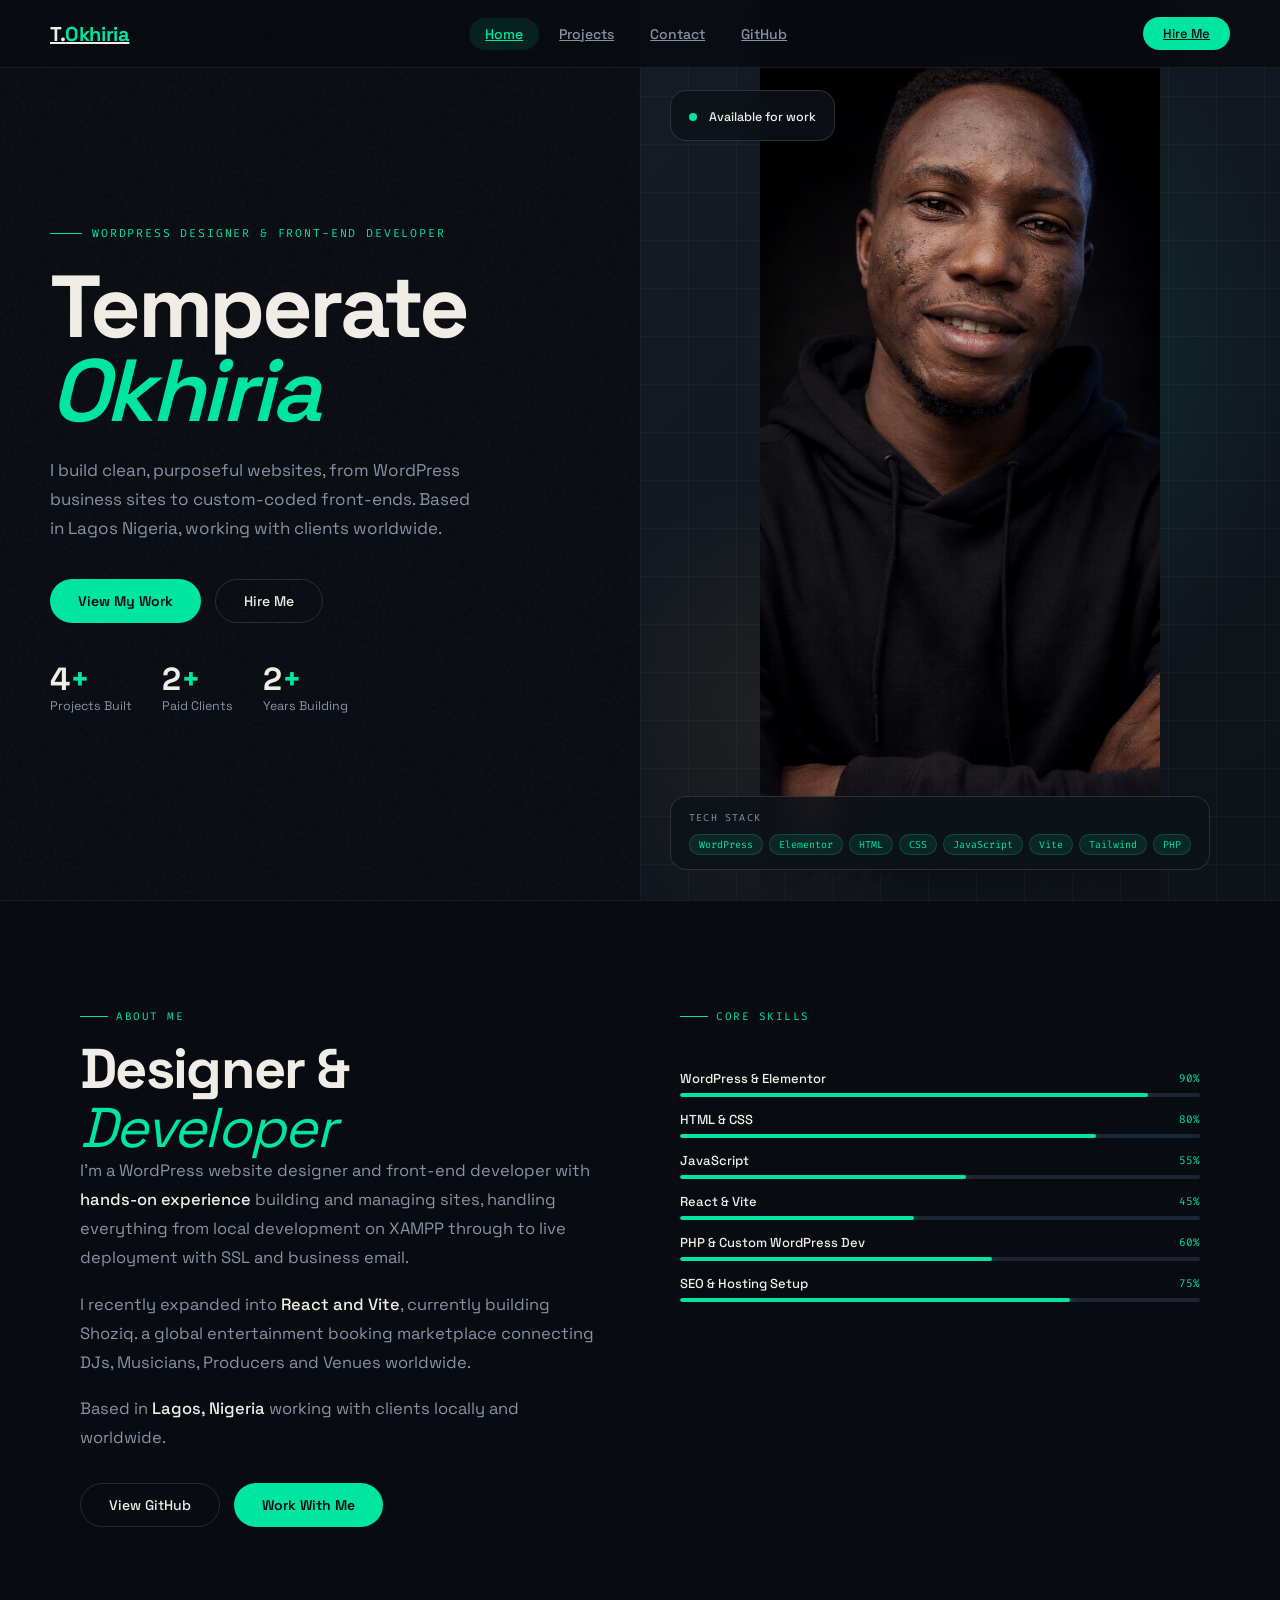
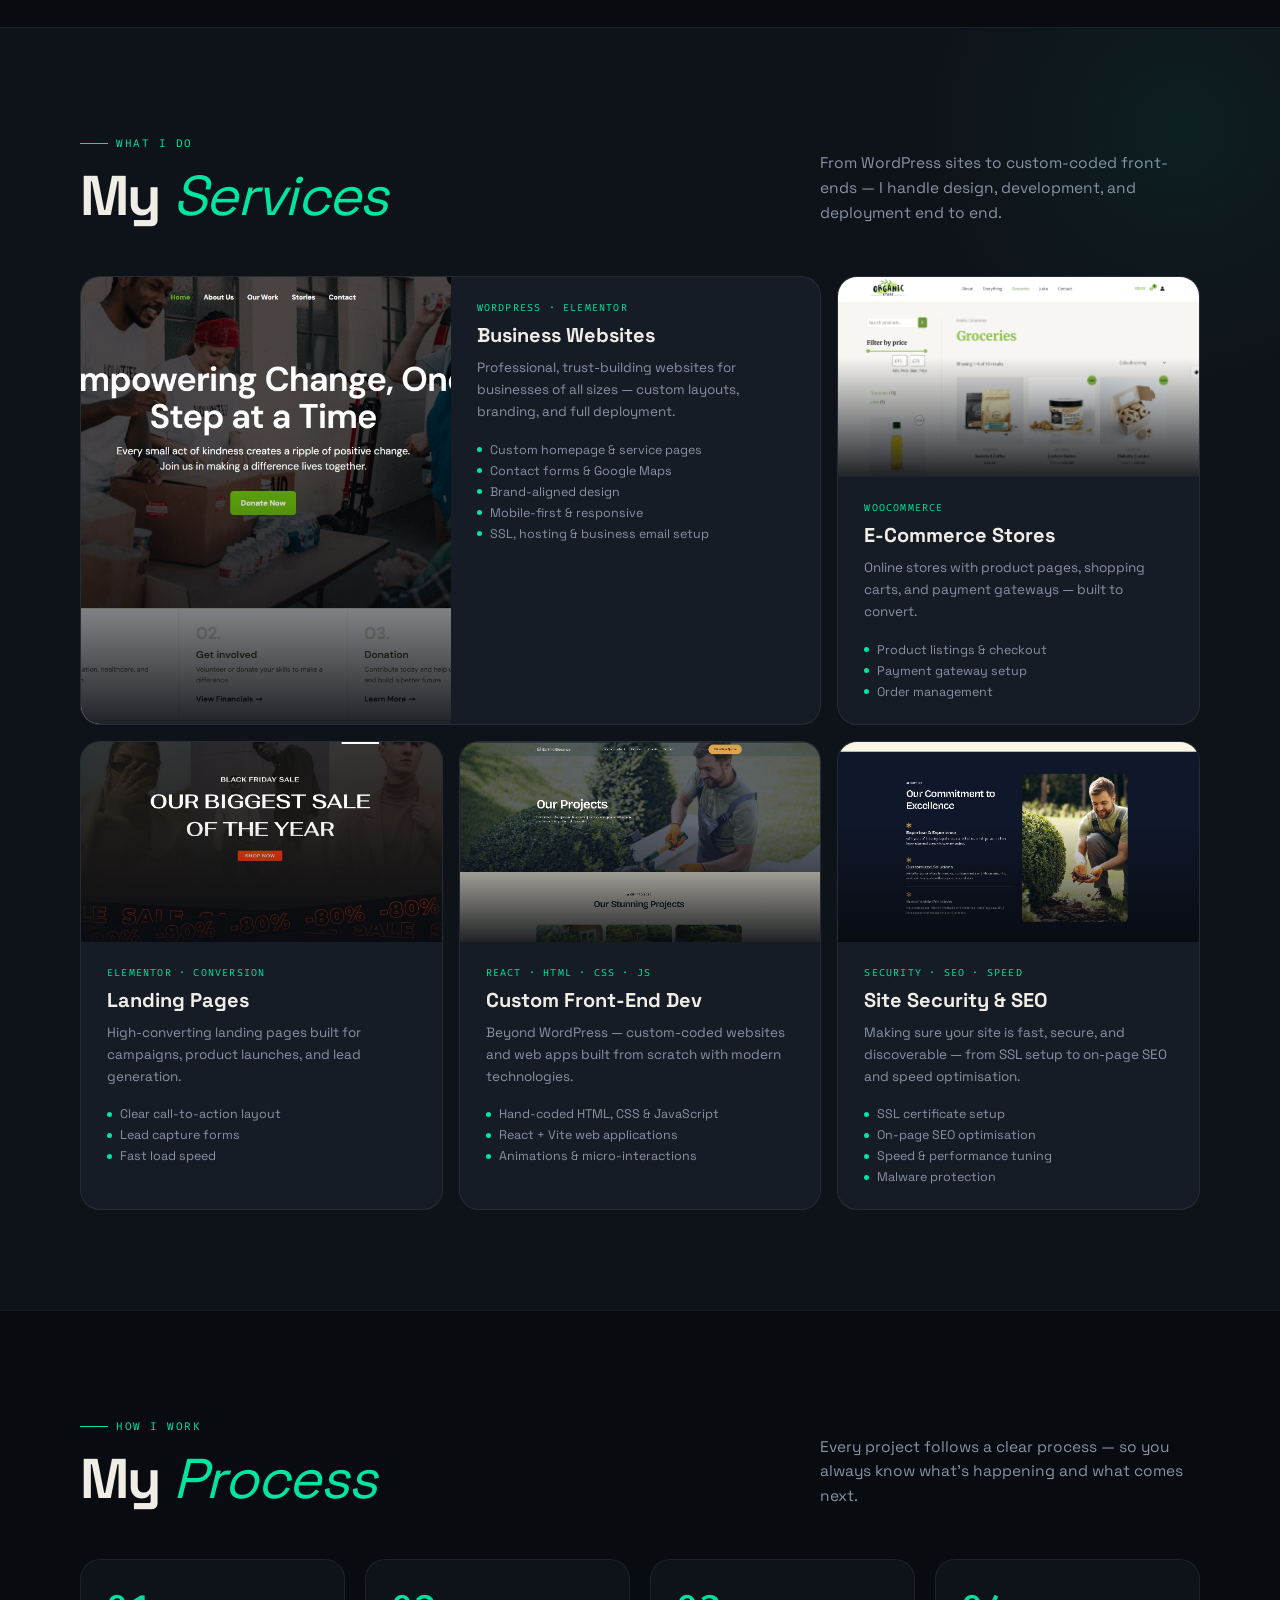
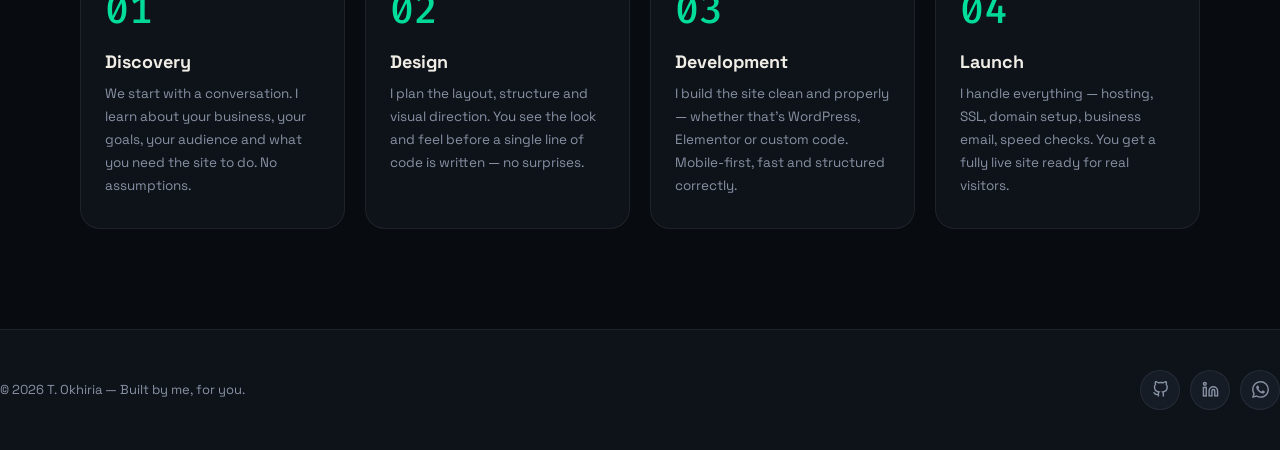
==== commit 239f598e: "Fix footer socials, add social-btn class" ====
--- a/index.html
+++ b/index.html
@@ -307,20 +307,72 @@
   </div>
 </section>
 
-  </main>
+<!-- ====== PROCESS ====== -->
+<section class="process-section" id="process">
+  <div class="wrap">
+
+    <div class="services-intro">
+      <div>
+        <div class="tag">How I Work</div>
+        <h2 class="section-title anim anim-d1">My <em>Process</em></h2>
+      </div>
+      <p class="services-intro-right anim">
+        Every project follows a clear process — so you always know what's happening and what comes next.
+      </p>
+    </div>
+
+    <div class="process-grid">
+
+      <div class="process-card anim anim-d1">
+        <div class="process-number">01</div>
+        <div class="process-body">
+          <h3 class="process-title">Discovery</h3>
+          <p class="process-desc">We start with a conversation. I learn about your business, your goals, your audience and what you need the site to do. No assumptions.</p>
+        </div>
+      </div>
+
+      <div class="process-card anim anim-d2">
+        <div class="process-number">02</div>
+        <div class="process-body">
+          <h3 class="process-title">Design</h3>
+          <p class="process-desc">I plan the layout, structure and visual direction. You see the look and feel before a single line of code is written — no surprises.</p>
+        </div>
+      </div>
+
+      <div class="process-card anim anim-d3">
+        <div class="process-number">03</div>
+        <div class="process-body">
+          <h3 class="process-title">Development</h3>
+          <p class="process-desc">I build the site clean and properly — whether that's WordPress, Elementor or custom code. Mobile-first, fast and structured correctly.</p>
+        </div>
+      </div>
+
+      <div class="process-card anim anim-d4">
+        <div class="process-number">04</div>
+        <div class="process-body">
+          <h3 class="process-title">Launch</h3>
+          <p class="process-desc">I handle everything — hosting, SSL, domain setup, business email, speed checks. You get a fully live site ready for real visitors.</p>
+        </div>
+      </div>
+
+    </div>
+  </div>
+</section>
+
+</main>
 
   <!-- ====== FOOTER ====== -->
   <footer id="footer">
     <div class="footer-inner">
       <p class="footer-copy">© 2026 T. Okhiria — Built by me, for you.</p>
-      <div class="footer-socials">
-        <a href="https://github.com/TemTechnology" target="_blank" aria-label="GitHub">
+     <div class="footer-socials">
+        <a href="https://github.com/TemTechnology" target="_blank" aria-label="GitHub" class="social-btn">
           <svg viewBox="0 0 24 24" fill="none" stroke="currentColor" stroke-width="2"><path d="M9 19c-5 1.5-5-2.5-7-3m14 6v-3.87a3.37 3.37 0 0 0-.94-2.61c3.14-.35 6.44-1.54 6.44-7A5.44 5.44 0 0 0 20 4.77 5.07 5.07 0 0 0 19.91 1S18.73.65 16 2.48a13.38 13.38 0 0 0-7 0C6.27.65 5.09 1 5.09 1A5.07 5.07 0 0 0 5 4.77a5.44 5.44 0 0 0-1.5 3.78c0 5.42 3.3 6.61 6.44 7A3.37 3.37 0 0 0 9 18.13V22"/></svg>
         </a>
-        <a href="https://www.linkedin.com/in/temperate-okhiria-bb332926b/" target="_blank" aria-label="LinkedIn">
+        <a href="https://www.linkedin.com/in/temperate-okhiria-bb332926b/" target="_blank" aria-label="LinkedIn" class="social-btn">
           <svg viewBox="0 0 24 24" fill="none" stroke="currentColor" stroke-width="2"><path d="M16 8a6 6 0 0 1 6 6v7h-4v-7a2 2 0 0 0-4 0v7h-4v-7a6 6 0 0 1 6-6z"/><rect x="2" y="9" width="4" height="12"/><circle cx="4" cy="4" r="2"/></svg>
         </a>
-        <a href="https://wa.me/2348035498494" target="_blank" aria-label="WhatsApp">
+        <a href="https://wa.me/2348035498494" target="_blank" aria-label="WhatsApp" class="social-btn">
           <svg viewBox="0 0 24 24" fill="currentColor"><path d="M17.472 14.382c-.297-.149-1.758-.867-2.03-.967-.273-.099-.471-.148-.67.15-.197.297-.767.966-.94 1.164-.173.199-.347.223-.644.075-.297-.15-1.255-.463-2.39-1.475-.883-.788-1.48-1.761-1.653-2.059-.173-.297-.018-.458.13-.606.134-.133.298-.347.446-.52.149-.174.198-.298.298-.497.099-.198.05-.371-.025-.52-.075-.149-.669-1.612-.916-2.207-.242-.579-.487-.5-.669-.51-.173-.008-.371-.01-.57-.01-.198 0-.52.074-.792.372-.272.297-1.04 1.016-1.04 2.479 0 1.462 1.065 2.875 1.213 3.074.149.198 2.096 3.2 5.077 4.487.709.306 1.262.489 1.694.625.712.227 1.36.195 1.871.118.571-.085 1.758-.719 2.006-1.413.248-.694.248-1.289.173-1.413-.074-.124-.272-.198-.57-.347m-5.421 7.403h-.004a9.87 9.87 0 0 1-5.031-1.378l-.361-.214-3.741.982.998-3.648-.235-.374a9.86 9.86 0 0 1-1.51-5.26c.001-5.45 4.436-9.884 9.888-9.884 2.64 0 5.122 1.03 6.988 2.898a9.825 9.825 0 0 1 2.893 6.994c-.003 5.45-4.437 9.884-9.885 9.884m8.413-18.297A11.815 11.815 0 0 0 12.05 0C5.495 0 .16 5.335.157 11.892c0 2.096.547 4.142 1.588 5.945L.057 24l6.305-1.654a11.882 11.882 0 0 0 5.683 1.448h.005c6.554 0 11.89-5.335 11.893-11.893a11.821 11.821 0 0 0-3.48-8.413Z"/></svg>
         </a>
       </div>
--- a/css/style.css
+++ b/css/style.css
@@ -263,7 +263,6 @@
   display: flex; gap: 3rem;
   animation: fadeSlideUp .8s var(--ease-out) .8s both;
 }
-.stat-item { }
 .stat-n {
   font-family: var(--ff-head);
   font-size: 3.2rem; font-weight: 800;
@@ -448,7 +447,6 @@
   border-radius: 10px; display: flex; align-items: center; justify-content: center;
 }
 .future-icon svg { width: 20px; height: 20px; color: var(--gold); }
-.future-content {}
 .future-title { font-size: 1.4rem; font-weight: 600; color: var(--white); margin-bottom: .4rem; }
 .future-desc  { font-size: 1.2rem; color: var(--muted); line-height: 1.5; }
 .future-badge {
@@ -704,8 +702,6 @@
 }
 
 
-
-
 /* ══════════════════════════════════════════
    CONTACT PAGE
 ══════════════════════════════════════════ */
@@ -760,6 +756,16 @@
 .form-label {
   font-size: 1.3rem; font-weight: 500; color: var(--white);
 }
+
+
+select.form-input {
+  cursor: pointer;
+  appearance: none;
+  -webkit-appearance: none;
+}
+
+
+
 .form-input, .form-textarea {
   background: var(--bg3); border: 1.5px solid var(--border);
   border-radius: 12px; padding: 1.4rem 1.6rem;
@@ -793,21 +799,46 @@
 
 /* success message */
 .form-success {
-  display: none; text-align: center; padding: 2rem;
-}
-.form-success.show { display: block; }
+  display: none;
+  flex-direction: column;
+  align-items: center;
+  justify-content: center;
+  text-align: center;
+  padding: 6rem 3rem;
+  gap: 1.6rem;
+}
 .form-success-icon {
-  width: 64px; height: 64px; border-radius: 50%;
-  background: var(--green-dim); border: 2px solid var(--green);
+  width: 80px; height: 80px; border-radius: 50%;
+  background: var(--green-dim); 
+  border: 2px solid var(--green);
   display: flex; align-items: center; justify-content: center;
-  margin: 0 auto 1.6rem;
-}
-.form-success-icon svg { width: 28px; height: 28px; color: var(--green); }
+  animation: pulse 2s ease-in-out infinite;
+}
+.form-success-icon svg { width: 36px; height: 36px; color: var(--green); }
 .form-success h3 {
-  font-family: var(--ff-head); font-size: 2rem;
-  color: var(--white); margin-bottom: .8rem;
-}
-.form-success p { font-size: 1.4rem; color: var(--muted); }
+  font-family: var(--ff-head); 
+  font-size: 2.8rem;
+  font-weight: 700;
+  color: var(--white); 
+  margin-bottom: .4rem;
+}
+.form-success p { 
+  font-size: 1.5rem; 
+  color: var(--muted); 
+  line-height: 1.7;
+  max-width: 300px;
+}
+.form-success .success-tag {
+  font-family: var(--ff-mono);
+  font-size: 1.1rem;
+  letter-spacing: .12em;
+  text-transform: uppercase;
+  color: var(--green);
+  background: var(--green-dim);
+  border: 1px solid rgba(0,229,160,.2);
+  padding: .5rem 1.4rem;
+  border-radius: 50px;
+}
 
 /* ══════════════════════════════════════════
    FOOTER
@@ -1021,3 +1052,67 @@
 .nav-hamburger.open span:nth-child(1) { transform: translateY(7px) rotate(45deg); }
 .nav-hamburger.open span:nth-child(2) { opacity: 0; transform: scaleX(0); }
 .nav-hamburger.open span:nth-child(3) { transform: translateY(-7px) rotate(-45deg); } 
+
+
+
+/* ====== PROCESS SECTION ====== */
+.process-section {
+  padding: 10rem 0;
+  border-top: 1px solid var(--border);
+  background: var(--bg);
+}
+
+.process-grid {
+  display: grid;
+  grid-template-columns: repeat(4, 1fr);
+  gap: 2rem;
+  margin-top: 5rem;
+}
+
+.process-card {
+  background: var(--bg2);
+  border: 1px solid var(--border);
+  border-radius: 20px;
+  padding: 3rem 2.4rem;
+  position: relative;
+  transition: transform .3s var(--ease-back), border-color .25s;
+}
+.process-card:hover {
+  transform: translateY(-6px);
+  border-color: var(--green-glow);
+}
+
+.process-number {
+  font-family: var(--ff-mono);
+  font-size: 4rem;
+  font-weight: 500;
+  color: var(--green-dim);
+  line-height: 1;
+  margin-bottom: 2rem;
+  background: linear-gradient(135deg, var(--green), var(--green2));
+  -webkit-background-clip: text;
+  -webkit-text-fill-color: transparent;
+  background-clip: text;
+}
+
+.process-title {
+  font-family: var(--ff-head);
+  font-size: 1.8rem;
+  font-weight: 700;
+  color: var(--white);
+  margin-bottom: 1rem;
+}
+
+.process-desc {
+  font-size: 1.35rem;
+  color: var(--muted);
+  line-height: 1.7;
+}
+
+/* Responsive */
+@media (max-width: 1024px) {
+  .process-grid { grid-template-columns: repeat(2, 1fr); }
+}
+@media (max-width: 768px) {
+  .process-grid { grid-template-columns: 1fr; }
+}
